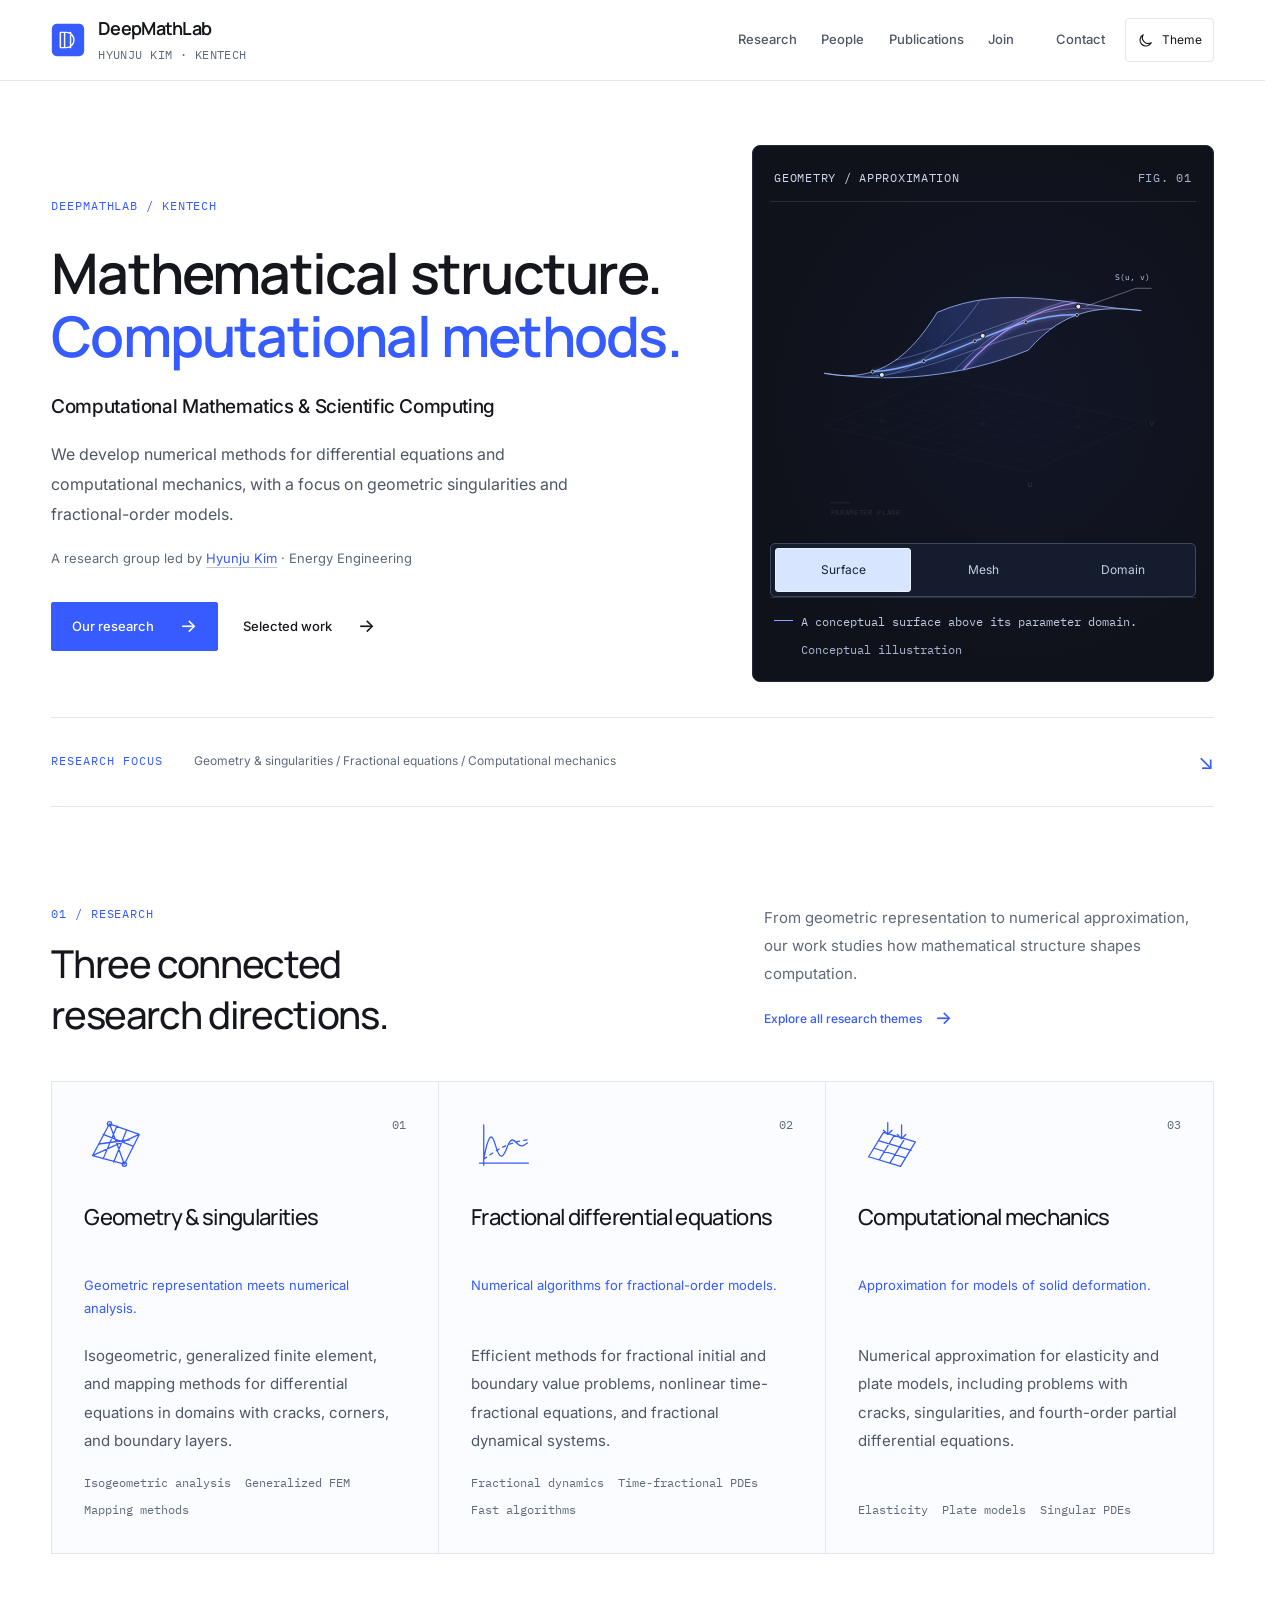
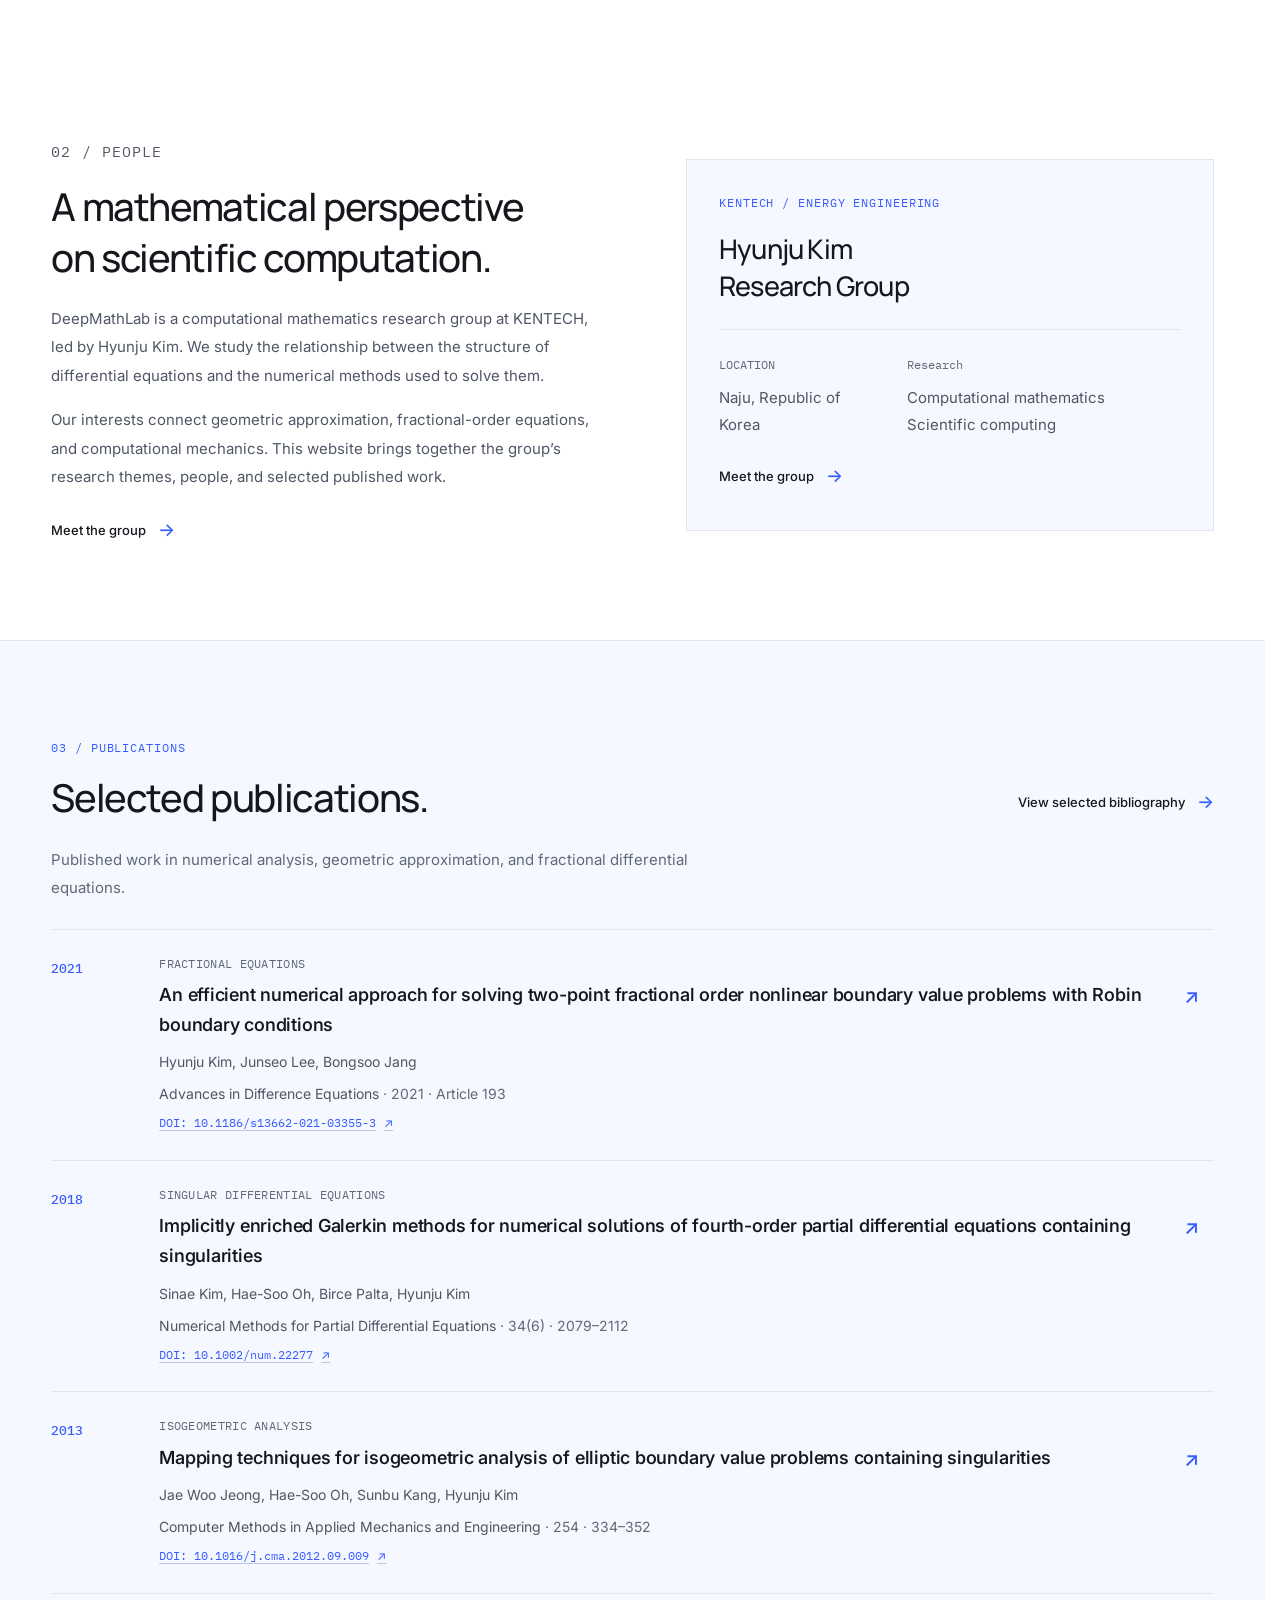
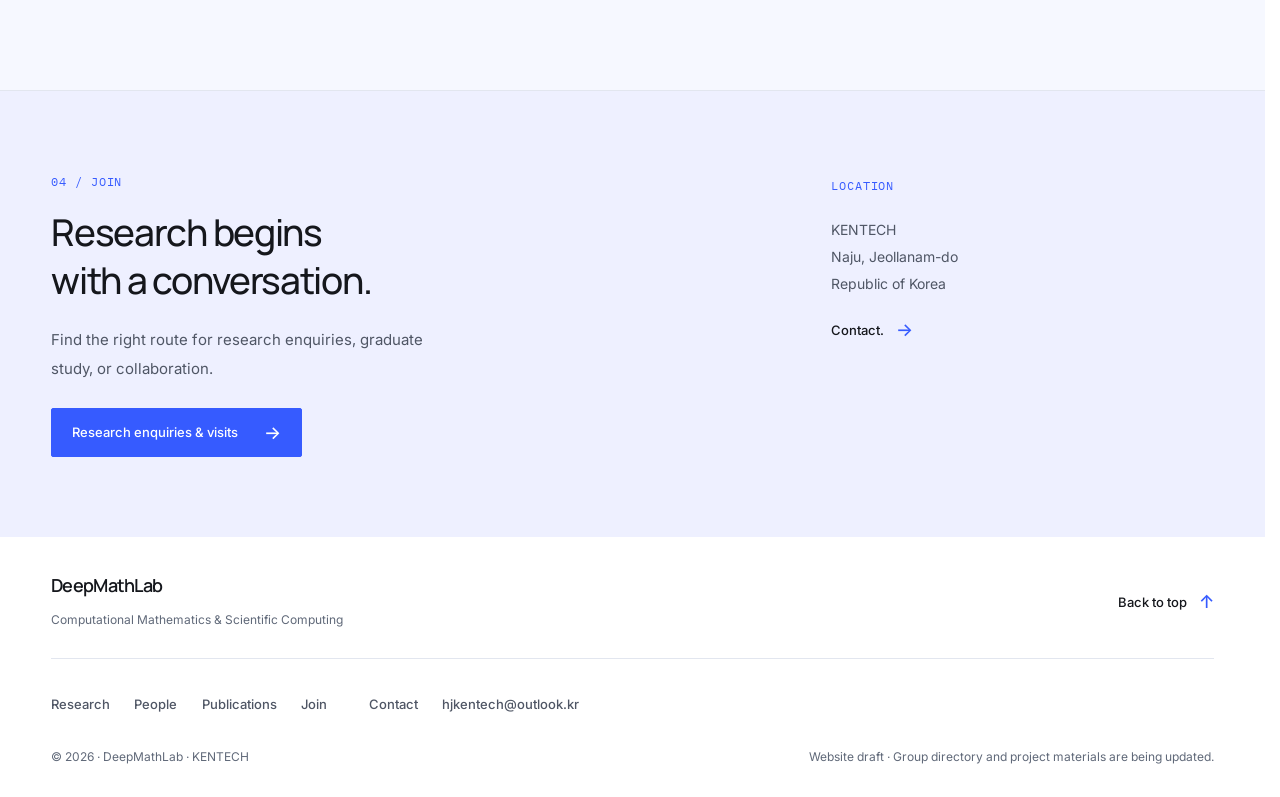
==== index.html @ 155ab9cb "Replace faculty portrait with cleaned user-supplied photo" ====
<!doctype html>
<html lang="en"><head>
  <meta charset="utf-8"><meta name="viewport" content="width=device-width, initial-scale=1">
  
  <script>(function(){var theme='light';try{var saved=localStorage.getItem('deepmathlab-theme');theme=saved==='light'||saved==='dark'?saved:(window.matchMedia&&matchMedia('(prefers-color-scheme: dark)').matches?'dark':'light');}catch(e){theme=window.matchMedia&&matchMedia('(prefers-color-scheme: dark)').matches?'dark':'light';}document.documentElement.dataset.theme=theme;document.documentElement.classList.add('js');})();</script>
  <meta name="color-scheme" content="light dark"><meta name="referrer" content="strict-origin-when-cross-origin">
  <title>DeepMathLab | Computational Mathematics | KENTECH</title><meta name="description" content="We develop numerical methods for differential equations and computational mechanics, with a focus on geometric singularities and fractional-order models.">
  <meta name="theme-color" content="#ffffff"><meta name="robots" content="noindex,nofollow">
  <link rel="canonical" href="https://deepmathlab.github.io/"><meta property="og:type" content="website"><meta property="og:site_name" content="DeepMathLab">
  <meta property="og:title" content="DeepMathLab | Computational Mathematics | KENTECH"><meta property="og:description" content="We develop numerical methods for differential equations and computational mechanics, with a focus on geometric singularities and fractional-order models."><meta property="og:url" content="https://deepmathlab.github.io/">
  <meta property="og:locale" content="en_US"><meta property="og:image" content="https://deepmathlab.github.io/share-card.png?v=20261008-v3"><meta property="og:image:secure_url" content="https://deepmathlab.github.io/share-card.png?v=20261008-v3">
  <meta property="og:image:type" content="image/png"><meta property="og:image:width" content="1200"><meta property="og:image:height" content="630"><meta property="og:image:alt" content="DeepMathLab — Computational Mathematics and Scientific Computing at KENTECH">
  <meta name="twitter:card" content="summary_large_image"><meta name="twitter:title" content="DeepMathLab | Computational Mathematics | KENTECH"><meta name="twitter:description" content="We develop numerical methods for differential equations and computational mechanics, with a focus on geometric singularities and fractional-order models."><meta name="twitter:image" content="https://deepmathlab.github.io/share-card.png?v=20261008-v3"><link rel="image_src" href="https://deepmathlab.github.io/share-card.png?v=20261008-v3">
  <link rel="preconnect" href="https://fonts.googleapis.com"><link rel="preconnect" href="https://fonts.gstatic.com" crossorigin><link rel="stylesheet" href="https://fonts.googleapis.com/css2?family=IBM+Plex+Mono:wght@400&amp;family=Inter:wght@400;500;600&amp;family=Manrope:wght@500;600;700&amp;display=swap">
  <link rel="icon" href="./favicon.svg?v=20261008-v3" type="image/svg+xml"><link rel="stylesheet" href="./styles.css?v=20261008-v3">
  <script src="./app.js?v=20261008-v3" defer></script>
</head><body class="lang-en page-home" id="top">
  <a class="skip-link" href="#main">Skip to main content</a><header class="site-header"><div class="container header-inner"><a class="wordmark" href="./index.html" aria-label="DeepMathLab home">
    <svg class="logo" viewBox="0 0 40 40" aria-hidden="true"><rect x="1" y="1" width="38" height="38" rx="6" fill="#365BFF"/><path d="M11 29V11h7a8 8 0 0 1 0 18h-7m12-18v18m-7-18v18" fill="none" stroke="#fff" stroke-width="1.7" stroke-linecap="round"/></svg><span><strong>DeepMathLab</strong><small>HYUNJU KIM · KENTECH</small></span></a>
    <div class="header-actions"><nav id="navigation" aria-label="Primary navigation"><a href="./research.html">Research</a><a href="./people.html">People</a><a href="./publications.html">Publications</a><a href="./join.html">Join</a><a href="./contact.html">Contact</a></nav><button class="theme-toggle" type="button" aria-label="Switch to dark theme" data-label-dark="Switch to dark theme" data-label-light="Switch to light theme" hidden><svg class="theme-icon" viewBox="0 0 24 24" aria-hidden="true"><path class="icon-moon" d="M20.2 15.3A8.5 8.5 0 0 1 8.7 3.8a8.5 8.5 0 1 0 11.5 11.5Z"/><g class="icon-sun"><circle cx="12" cy="12" r="4"/><path d="M12 2v2m0 16v2M2 12h2m16 0h2M4.9 4.9l1.4 1.4m11.4 11.4 1.4 1.4M4.9 19.1l1.4-1.4M17.7 6.3l1.4-1.4"/></g></svg><span class="theme-label">Theme</span></button><button class="menu-toggle" aria-label="Open navigation" aria-expanded="false" aria-controls="navigation"><span></span><span></span></button></div></div></header>
  <main id="main" tabindex="-1"><section class="hero container" aria-labelledby="hero-title"><div class="hero-copy"><div class="hero-eyebrow"><span class="eyebrow">DEEPMATHLAB / KENTECH</span></div>
          <h1 id="hero-title">Mathematical structure.<br>
<span>Computational methods.</span></h1><p class="hero-subtitle">Computational Mathematics &amp; Scientific Computing</p><p class="hero-intro">We develop numerical methods for differential equations and computational mechanics, with a focus on geometric singularities and fractional-order models.</p>
          <p class="hero-affiliation">A research group led by <a href="./people.html#hyunju-kim">Hyunju Kim</a> · Energy Engineering</p><div class="hero-buttons"><a class="button-primary" data-link-kind="internal" href="./research.html">Our research<span aria-hidden="true">→</span></a><a class="button-primary button-secondary" data-link-kind="internal" href="./publications.html">Selected work<span aria-hidden="true">→</span></a></div></div>
          <figure class="hero-figure"><div class="figure-heading"><span>GEOMETRY / APPROXIMATION</span><span aria-hidden="true">FIG. 01</span></div><div class="geometry-stage"><svg xmlns="http://www.w3.org/2000/svg" width="700" height="560" viewBox="0 0 700 560" fill="none" role="img" aria-labelledby="geometry-title geometry-description" class="geometry-visual">
  <title id="geometry-title">Surface</title>
  <desc id="geometry-description">A conceptual surface above its parameter domain.</desc>
  <defs>
    <linearGradient id="contrast-surface" x1="120" y1="310" x2="565" y2="149" gradientUnits="userSpaceOnUse">
      <stop stop-color="#365BFF" stop-opacity="0.07" />
      <stop offset="0.45" stop-color="#547BFF" stop-opacity="0.25" />
      <stop offset="1" stop-color="#B59BFF" stop-opacity="0.20" />
    </linearGradient>
    <linearGradient id="contrast-grid" x1="100" y1="300" x2="589" y2="180" gradientUnits="userSpaceOnUse">
      <stop stop-color="#6E95F5" />
      <stop offset="0.58" stop-color="#A7C3FF" />
      <stop offset="1" stop-color="#BCA8FF" />
    </linearGradient>
    <filter id="contour-glow" x="-35%" y="-60%" width="170%" height="220%" color-interpolation-filters="sRGB">
      <feGaussianBlur stdDeviation="3.5" />
    </filter>
  </defs>
  <g id="geometry-domain" data-geometry-layer="domain">
    <path d="M 89.00,369.06 L 425.00,444.58 L 611.00,361.98 L 275.00,286.46 Z" fill="#263455" fill-opacity="0.14" stroke="#819BC5" stroke-width="1" stroke-opacity="0.46" />
    <g stroke="#7895C6" stroke-width="0.8" stroke-opacity="0.27">
      <path d="M 131.00,378.50 L 317.00,295.90" />
      <path d="M 112.25,358.73 L 448.25,434.25" />
      <path d="M 173.00,387.94 L 359.00,305.34" />
      <path d="M 135.50,348.41 L 471.50,423.93" />
      <path d="M 215.00,397.38 L 401.00,314.78" />
      <path d="M 158.75,338.08 L 494.75,413.60" />
      <path d="M 257.00,406.82 L 443.00,324.22" />
      <path d="M 182.00,327.76 L 518.00,403.28" />
      <path d="M 299.00,416.26 L 485.00,333.66" />
      <path d="M 205.25,317.43 L 541.25,392.95" />
      <path d="M 341.00,425.70 L 527.00,343.10" />
      <path d="M 228.50,307.11 L 564.50,382.63" />
      <path d="M 383.00,435.14 L 569.00,352.54" />
      <path d="M 251.75,296.78 L 587.75,372.30" />
    </g>
    <g font-family="IBM Plex Mono, Menlo, monospace" fill="#C6D4F0" font-size="13">
      <text x="100" y="515" font-size="12" letter-spacing="1.1">PARAMETER PLANE</text>
    </g>
    <g font-family="IBM Plex Mono, Menlo, monospace" fill="#C6D4F0" font-size="13">
      <text x="423.00" y="469.58" font-size="15">u</text>
    </g>
    <g font-family="IBM Plex Mono, Menlo, monospace" fill="#C6D4F0" font-size="13">
      <text x="624.00" y="367.98" font-size="15">v</text>
    </g>
    <path d="M99 495H133" stroke="#82A8FF" stroke-width="1.4" />
  </g>
  <g id="geometry-guides" data-geometry-layer="guides">
    <g stroke="#8BA8DC" stroke-width="1.2" stroke-opacity="0.48" stroke-dasharray="3 6" stroke-linecap="round">
      <path d="M 184.04,284.50 L 184.04,360.56" />
      <path d="M 350.00,220.21 L 350.00,365.52" />
      <path d="M 507.38,172.17 L 507.38,369.79" />
    </g>
    <polyline points="168.98,279.24 252.98,261.96 336.98,229.01 420.98,197.82 504.98,185.79" stroke="#D3E1FF" stroke-width=".9" stroke-opacity="0.46" stroke-dasharray="2 6" />
  </g>
  <g id="geometry-mesh" data-geometry-layer="mesh">
    <g stroke="url(#contrast-grid)" stroke-linecap="round" stroke-linejoin="round">
      <path d="M 98.79,283.40 C 210.79,300.01 322.79,270.32 434.79,233.07" stroke-width="0.9" opacity="0.46" />
      <path d="M 108.58,284.64 C 220.58,300.42 332.58,253.65 444.58,223.51" stroke-width="0.9" opacity="0.46" />
      <path d="M 118.37,285.40 C 230.37,299.47 342.37,238.40 454.37,215.00" stroke-width="0.9" opacity="0.46" />
      <path d="M 128.16,285.61 C 240.16,297.20 352.16,224.53 464.16,207.49" stroke-width="1.4" opacity="0.88" />
      <path d="M 137.95,285.21 C 249.95,293.64 361.95,212.05 473.95,200.93" stroke-width="0.9" opacity="0.46" />
      <path d="M 147.74,284.15 C 259.74,288.84 371.74,200.91 483.74,195.27" stroke-width="0.9" opacity="0.46" />
      <path d="M 157.53,282.35 C 269.53,282.85 381.53,191.12 493.53,190.44" stroke-width="0.9" opacity="0.46" />
      <path d="M 167.32,279.77 C 279.32,275.69 391.32,182.64 503.32,186.40" stroke-width="1.4" opacity="0.88" />
      <path d="M 177.11,276.33 C 289.11,267.42 401.11,175.46 513.11,183.10" stroke-width="0.9" opacity="0.46" />
      <path d="M 186.89,271.98 C 298.89,258.08 410.89,169.56 522.89,180.47" stroke-width="0.9" opacity="0.46" />
      <path d="M 196.68,266.66 C 308.68,247.70 420.68,164.93 532.68,178.47" stroke-width="0.9" opacity="0.46" />
      <path d="M 206.47,260.30 C 318.47,236.34 430.47,161.53 542.47,177.04" stroke-width="1.4" opacity="0.88" />
      <path d="M 216.26,252.84 C 328.26,224.03 440.26,159.35 552.26,176.14" stroke-width="0.9" opacity="0.46" />
      <path d="M 226.05,244.23 C 338.05,210.81 450.05,158.38 562.05,175.69" stroke-width="0.9" opacity="0.46" />
      <path d="M 235.84,234.40 C 347.84,196.73 459.84,158.59 571.84,175.67" stroke-width="0.9" opacity="0.46" />
      <path d="M 245.63,223.29 C 357.63,181.83 469.63,159.97 581.63,175.99" stroke-width="1.4" opacity="0.88" />
      <path d="M 255.42,210.84 C 367.42,166.15 479.42,162.49 591.42,176.63" stroke-width="0.9" opacity="0.46" />
      <path d="M 265.21,196.99 C 377.21,149.74 489.21,166.14 601.21,177.52" stroke-width="0.9" opacity="0.46" />
      <path d="M 106.68,284.11 C 168.68,295.45 230.68,276.55 292.68,174.64" stroke-width="0.9" opacity="0.46" />
      <path d="M 124.37,286.05 C 186.37,294.92 248.37,268.76 310.37,168.95" stroke-width="0.9" opacity="0.46" />
      <path d="M 142.05,287.53 C 204.05,292.18 266.05,260.24 328.05,164.51" stroke-width="0.9" opacity="0.46" />
      <path d="M 159.74,288.56 C 221.74,287.51 283.74,251.17 345.74,161.20" stroke-width="1.4" opacity="0.88" />
      <path d="M 177.42,289.11 C 239.42,281.18 301.42,241.73 363.42,158.94" stroke-width="0.9" opacity="0.46" />
      <path d="M 195.11,289.20 C 257.11,273.47 319.11,232.10 381.11,157.62" stroke-width="0.9" opacity="0.46" />
      <path d="M 212.79,288.80 C 274.79,264.66 336.79,222.46 398.79,157.12" stroke-width="0.9" opacity="0.46" />
      <path d="M 230.47,287.92 C 292.47,255.01 354.47,212.99 416.47,157.36" stroke-width="1.4" opacity="0.88" />
      <path d="M 248.16,286.54 C 310.16,244.80 372.16,203.86 434.16,158.22" stroke-width="0.9" opacity="0.46" />
      <path d="M 265.84,284.65 C 327.84,234.31 389.84,195.26 451.84,159.61" stroke-width="0.9" opacity="0.46" />
      <path d="M 283.53,282.26 C 345.53,223.81 407.53,187.37 469.53,161.41" stroke-width="0.9" opacity="0.46" />
      <path d="M 301.21,279.34 C 363.21,213.58 425.21,180.36 487.21,163.53" stroke-width="1.4" opacity="0.88" />
      <path d="M 318.89,275.90 C 380.89,203.89 442.89,174.42 504.89,165.87" stroke-width="0.9" opacity="0.46" />
      <path d="M 336.58,271.92 C 398.58,195.02 460.58,169.73 522.58,168.32" stroke-width="0.9" opacity="0.46" />
      <path d="M 354.26,267.40 C 416.26,187.24 478.26,166.46 540.26,170.77" stroke-width="0.9" opacity="0.46" />
      <path d="M 371.95,262.33 C 433.95,180.83 495.95,164.79 557.95,173.13" stroke-width="1.4" opacity="0.88" />
      <path d="M 389.63,256.70 C 451.63,176.06 513.63,164.91 575.63,175.29" stroke-width="0.9" opacity="0.46" />
      <path d="M 407.32,250.51 C 469.32,173.21 531.32,166.99 593.32,177.15" stroke-width="0.9" opacity="0.46" />
    </g>
  </g>
  <g id="geometry-surface" data-geometry-layer="surface">
    <path d="M 89.00,281.74 C 201.00,298.18 313.00,288.42 425.00,243.74 C 487.00,172.55 549.00,171.21 611.00,178.60 C 499.00,170.89 387.00,132.62 275.00,181.67 C 213.00,283.43 151.00,293.50 89.00,281.74 Z" fill="url(#contrast-surface)" />
    <g stroke="url(#contrast-grid)" stroke-linecap="round" stroke-linejoin="round" opacity="0.57">
      <path d="M 128.16,285.61 C 240.16,297.20 352.16,224.53 464.16,207.49" stroke-width="1.1" opacity="1" />
      <path d="M 206.47,260.30 C 318.47,236.34 430.47,161.53 542.47,177.04" stroke-width="1.1" opacity="1" />
      <path d="M 159.74,288.56 C 221.74,287.51 283.74,251.17 345.74,161.20" stroke-width="1.1" opacity="1" />
      <path d="M 301.21,279.34 C 363.21,213.58 425.21,180.36 487.21,163.53" stroke-width="1.1" opacity="1" />
    </g>
    <path d="M 89.00,281.74 C 201.00,298.18 313.00,288.42 425.00,243.74 C 487.00,172.55 549.00,171.21 611.00,178.60 C 499.00,170.89 387.00,132.62 275.00,181.67 C 213.00,283.43 151.00,293.50 89.00,281.74 Z" stroke="#9DBBFF" stroke-width="1.55" stroke-opacity="0.83" />
    <path d="M 168.98,279.24 C 280.98,274.36 392.98,181.33 504.98,185.79" stroke="#82A8FF" stroke-width="5" opacity="0.36" filter="url(#contour-glow)" />
    <path d="M 168.98,279.24 C 280.98,274.36 392.98,181.33 504.98,185.79" stroke="#82A8FF" stroke-width="2.4" />
    <path d="M 317.48,276.19 C 379.48,204.64 441.48,174.86 503.48,165.68" stroke="#B59BFF" stroke-width="5" opacity="0.36" filter="url(#contour-glow)" />
    <path d="M 317.48,276.19 C 379.48,204.64 441.48,174.86 503.48,165.68" stroke="#B59BFF" stroke-width="1.65" />
    <path d="M 519.68,171.62 L 602,142 L 628,142" stroke="#B6C8EB" stroke-width=".9" stroke-opacity=".8" />
    <g font-family="IBM Plex Mono, Menlo, monospace" fill="#C6D4F0" font-size="13">
      <text x="568" y="129">S(u, v)</text>
    </g>
  </g>
  <g id="geometry-points" data-geometry-layer="points">
    <g data-geometry-space="surface" data-space="surface">
      <circle cx="168.98" cy="279.24" r="2.6" fill="#10121B" stroke="#D1E0FF" stroke-width="1.1" />
      <circle cx="252.98" cy="261.96" r="2.6" fill="#10121B" stroke="#D1E0FF" stroke-width="1.1" />
      <circle cx="336.98" cy="229.01" r="2.6" fill="#10121B" stroke="#D1E0FF" stroke-width="1.1" />
      <circle cx="420.98" cy="197.82" r="2.6" fill="#10121B" stroke="#D1E0FF" stroke-width="1.1" />
      <circle cx="504.98" cy="185.79" r="2.6" fill="#10121B" stroke="#D1E0FF" stroke-width="1.1" />
      <circle cx="184.04" cy="284.50" r="4.1" fill="#D5E4FF" stroke="#10121B" stroke-width="1.6" />
      <circle cx="350.00" cy="220.21" r="4.1" fill="#D5E4FF" stroke="#10121B" stroke-width="1.6" />
      <circle cx="507.38" cy="172.17" r="4.1" fill="#D5E4FF" stroke="#10121B" stroke-width="1.6" />
    </g>
    <g data-geometry-space="domain" data-space="domain">
      <circle cx="184.04" cy="360.56" r="2.8" fill="#10121B" stroke="#95ACD8" stroke-width="1" />
      <circle cx="350.00" cy="365.52" r="2.8" fill="#10121B" stroke="#95ACD8" stroke-width="1" />
      <circle cx="507.38" cy="369.79" r="2.8" fill="#10121B" stroke="#95ACD8" stroke-width="1" />
    </g>
  </g>
</svg>
</div><div class="geometry-controls" role="group" aria-label="Explore the conceptual geometry" hidden><button type="button" data-geometry-view="surface" data-description="A conceptual surface above its parameter domain." aria-pressed="false">Surface</button><button type="button" data-geometry-view="mesh" data-description="A parameter lattice describes the surface geometry." aria-pressed="false">Mesh</button><button type="button" data-geometry-view="domain" data-description="The parameter domain before mapping to the surface." aria-pressed="false">Domain</button></div><figcaption><span class="figure-line" aria-hidden="true"></span><span class="geometry-status" role="status" aria-live="polite">A conceptual surface above its parameter domain.</span><span class="geometry-disclaimer">Conceptual illustration</span></figcaption></figure>
          <div class="hero-strip"><span class="strip-label">RESEARCH FOCUS</span><span>Geometry &amp; singularities / Fractional equations / Computational mechanics</span><span class="strip-arrow" aria-hidden="true">↘</span></div></section>
          <section class="section research-section" id="research"><div class="container"><div class="section-head"><div><p class="eyebrow section-number">01 / Research</p><h2>Three connected<br>
research directions.</h2></div><div class="research-overview"><p class="section-intro">From geometric representation to numerical approximation, our work studies how mathematical structure shapes computation.</p><a class="text-link section-link" data-link-kind="internal" href="./research.html">Explore all research themes<span aria-hidden="true">→</span></a></div></div><div class="research-list"><article class="research-item" id="research-geometry">
      <div class="research-card-top"><svg class="research-symbol" viewBox="0 0 64 56" aria-hidden="true"><path d="M8 39 24 9l28 10-14 28Z M8 39l44-20M24 9l14 38M14 28l29-4M18 19l28 11M18 42l13-31M28 45l12-30"/><circle cx="24" cy="9" r="2"/><circle cx="38" cy="47" r="2"/></svg><span class="item-number">01</span></div>
      <div class="research-titles"><h3 class="research-title"><a href="./research.html#geometry">Geometry &amp; singularities</a></h3><p class="research-subtitle">Geometric representation meets numerical analysis.</p></div>
      <div class="research-detail"><p>Isogeometric, generalized finite element, and mapping methods for differential equations in domains with cracks, corners, and boundary layers.</p><div class="tags"><span>Isogeometric analysis</span><span>Generalized FEM</span><span>Mapping methods</span></div></div></article><article class="research-item" id="research-fractional">
      <div class="research-card-top"><svg class="research-symbol" viewBox="0 0 64 56" aria-hidden="true"><path d="M8 46h46M12 48V10M12 42C16 21 19 15 23 29s7 13 11 2 7-6 10-3 5 2 9-1"/><path d="M12 42c8-5 13-9 20-12s13-5 21-6" stroke-dasharray="3 4"/></svg><span class="item-number">02</span></div>
      <div class="research-titles"><h3 class="research-title"><a href="./research.html#fractional">Fractional differential equations</a></h3><p class="research-subtitle">Numerical algorithms for fractional-order models.</p></div>
      <div class="research-detail"><p>Efficient methods for fractional initial and boundary value problems, nonlinear time-fractional equations, and fractional dynamical systems.</p><div class="tags"><span>Fractional dynamics</span><span>Time-fractional PDEs</span><span>Fast algorithms</span></div></div></article><article class="research-item" id="research-mechanics">
      <div class="research-card-top"><svg class="research-symbol" viewBox="0 0 64 56" aria-hidden="true"><path d="m10 40 30 9 14-23-30-9Z M10 40l14-23M20 43l14-23M30 46l14-23M15 32l30 9M20 25l30 9"/><path d="M28 8v11m-4-4 4 4 4-4M41 10v13m-4-4 4 4 4-4"/></svg><span class="item-number">03</span></div>
      <div class="research-titles"><h3 class="research-title"><a href="./research.html#mechanics">Computational mechanics</a></h3><p class="research-subtitle">Approximation for models of solid deformation.</p></div>
      <div class="research-detail"><p>Numerical approximation for elasticity and plate models, including problems with cracks, singularities, and fourth-order partial differential equations.</p><div class="tags"><span>Elasticity</span><span>Plate models</span><span>Singular PDEs</span></div></div></article></div></div></section>
          <section class="section overview-section container" id="people"><div class="content-layout"><div class="content-main"><p class="eyebrow section-number">02 / People</p><h2>A mathematical perspective<br>
on scientific computation.</h2><p>DeepMathLab is a computational mathematics research group at KENTECH, led by Hyunju Kim. We study the relationship between the structure of differential equations and the numerical methods used to solve them.</p><p>Our interests connect geometric approximation, fractional-order equations, and computational mechanics. This website brings together the group’s research themes, people, and selected published work.</p><a class="text-link" data-link-kind="internal" href="./people.html">Meet the group<span aria-hidden="true">→</span></a></div><div class="content-aside"><div class="group-summary"><p class="eyebrow">KENTECH / ENERGY ENGINEERING</p><h3>Hyunju Kim<br>
<span>Research Group</span></h3><dl class="group-facts"><div><dt>LOCATION</dt><dd>Naju, Republic of Korea</dd></div><div><dt>Research</dt><dd>Computational mathematics<br>
Scientific computing</dd></div></dl><a class="text-link" data-link-kind="internal" href="./people.html">Meet the group<span aria-hidden="true">→</span></a></div></div></div></section>
          <section class="section publications-section" id="publications"><div class="container"><div class="section-head"><div><p class="eyebrow section-number">03 / Publications</p><h2>Selected<br>
publications.</h2></div><a class="text-link" data-link-kind="internal" href="./publications.html">View selected bibliography<span aria-hidden="true">→</span></a></div><p class="publications-intro">Published work in numerical analysis, geometric approximation, and fractional differential equations.</p><div id="publication-list"><article class="publication" data-year="2021" data-topic="fractional" data-search="an efficient numerical approach for solving two-point fractional order nonlinear boundary value problems with robin boundary conditions hyunju kim, junseo lee, bongsoo jang advances in difference equations 10.1186/s13662-021-03355-3">
              <span class="pub-year">2021</span><div class="pub-body"><span class="pub-type">Fractional equations</span>
              <h3><a href="https://doi.org/10.1186/s13662-021-03355-3" target="_blank" rel="noopener noreferrer">An efficient numerical approach for solving two-point fractional order nonlinear boundary value problems with Robin boundary conditions<span class="pub-arrow" aria-hidden="true">↗</span></a></h3>
              <p class="pub-authors">Hyunju Kim, Junseo Lee, Bongsoo Jang</p><p class="pub-journal"><span>Advances in Difference Equations</span> · 2021 · Article 193</p>
              <a class="pub-doi" href="https://doi.org/10.1186/s13662-021-03355-3" target="_blank" rel="noopener noreferrer">DOI: 10.1186/s13662-021-03355-3<span aria-hidden="true">↗</span></a></div></article><article class="publication" data-year="2018" data-topic="singular" data-search="implicitly enriched galerkin methods for numerical solutions of fourth-order partial differential equations containing singularities sinae kim, hae-soo oh, birce palta, hyunju kim numerical methods for partial differential equations 10.1002/num.22277">
              <span class="pub-year">2018</span><div class="pub-body"><span class="pub-type">Singular differential equations</span>
              <h3><a href="https://doi.org/10.1002/num.22277" target="_blank" rel="noopener noreferrer">Implicitly enriched Galerkin methods for numerical solutions of fourth-order partial differential equations containing singularities<span class="pub-arrow" aria-hidden="true">↗</span></a></h3>
              <p class="pub-authors">Sinae Kim, Hae-Soo Oh, Birce Palta, Hyunju Kim</p><p class="pub-journal"><span>Numerical Methods for Partial Differential Equations</span> · 34(6) · 2079–2112</p>
              <a class="pub-doi" href="https://doi.org/10.1002/num.22277" target="_blank" rel="noopener noreferrer">DOI: 10.1002/num.22277<span aria-hidden="true">↗</span></a></div></article><article class="publication" data-year="2013" data-topic="geometry" data-search="mapping techniques for isogeometric analysis of elliptic boundary value problems containing singularities jae woo jeong, hae-soo oh, sunbu kang, hyunju kim computer methods in applied mechanics and engineering 10.1016/j.cma.2012.09.009">
              <span class="pub-year">2013</span><div class="pub-body"><span class="pub-type">Isogeometric analysis</span>
              <h3><a href="https://doi.org/10.1016/j.cma.2012.09.009" target="_blank" rel="noopener noreferrer">Mapping techniques for isogeometric analysis of elliptic boundary value problems containing singularities<span class="pub-arrow" aria-hidden="true">↗</span></a></h3>
              <p class="pub-authors">Jae Woo Jeong, Hae-Soo Oh, Sunbu Kang, Hyunju Kim</p><p class="pub-journal"><span>Computer Methods in Applied Mechanics and Engineering</span> · 254 · 334–352</p>
              <a class="pub-doi" href="https://doi.org/10.1016/j.cma.2012.09.009" target="_blank" rel="noopener noreferrer">DOI: 10.1016/j.cma.2012.09.009<span aria-hidden="true">↗</span></a></div></article></div></div></section>
          <section class="contact-section" id="contact"><div class="container contact-layout"><div class="contact-copy"><p class="eyebrow section-number">04 / Join</p><h2>Research begins<br>
with a conversation.</h2><p>Find the right route for research enquiries, graduate study, or collaboration.</p><a class="button-primary" data-link-kind="internal" href="./join.html">Research enquiries &amp; visits<span aria-hidden="true">→</span></a></div><div class="contact-location"><p class="eyebrow">LOCATION</p><p>KENTECH<br>
Naju, Jeollanam-do<br>
Republic of Korea</p><a class="text-link" data-link-kind="internal" href="./contact.html">Contact.<span aria-hidden="true">→</span></a></div></div></section></main><footer class="site-footer"><div class="container"><div class="footer-top"><div><strong>DeepMathLab</strong><span>Computational Mathematics & Scientific Computing</span></div><a class="text-link" data-link-kind="internal" href="#top">Back to top<span aria-hidden="true">↑</span></a></div><nav class="footer-navigation" aria-label="Explore the lab"><a href="./research.html">Research</a><a href="./people.html">People</a><a href="./publications.html">Publications</a><a href="./join.html">Join</a><a href="./contact.html">Contact</a><a href="mailto:hjkentech@outlook.kr">hjkentech@outlook.kr</a></nav><div class="footer-bottom"><span>© 2026 · DeepMathLab · KENTECH</span><p class="footer-note">Website draft · Group directory and project materials are being updated.</p></div></div></footer>
</body></html>
---- styles.css ----
:root {
  --paper: #FFFFFF;
  --white: #ffffff;
  --ink: #15171C;
  --soft: #4F5665;
  --muted: #606979;
  --accent: #365BFF;
  --accent-hover: #2745D8;
  --line: #E2E6EF;
  --tint: #EEF0FF;
  --tint-deep: #E2E7FA;
  --surface: #FBFCFF;
  --sans: 'Inter', 'Apple SD Gothic Neo', 'Malgun Gothic', Arial, sans-serif;
  --display: 'Manrope', 'Inter', 'Apple SD Gothic Neo', sans-serif;
  --mono: 'IBM Plex Mono', 'SFMono-Regular', Consolas, monospace;
  --gutter: clamp(20px, 4vw, 64px);
  --header-bg: rgba(255, 255, 255, .97);
  --panel-bg: #F6F8FF;
  --field-bg: #FFFFFF;
  --surface-hover: #F5F7FF;
  --placeholder-bg: #F1F3FA;
  --placeholder-mark: #8290AC;
  --link-line: #BCC7E3;
  --selection-bg: #DDE5FF;
  --focus-wash: #365BFF2B;
  --soft-shadow: #15171C08;
  --button-bg: var(--accent);
  --button-hover: var(--accent-hover);
  --on-accent: #FFFFFF;
  --space-1: 8px;
  --space-2: 16px;
  --space-3: 24px;
  --space-4: 32px;
  --space-6: 48px;
  --space-8: 64px;
  --space-10: 80px;
  --space-12: 96px;
  color-scheme: light;
}

* { box-sizing: border-box; }
html { scroll-behavior: smooth; scroll-padding-top: 105px; scrollbar-gutter: stable; }
body { margin: 0; background: var(--paper); color: var(--ink); font-family: var(--sans); font-size: 16px; line-height: 1.8; -webkit-font-smoothing: antialiased; text-rendering: optimizeLegibility; }
a { color: inherit; text-decoration: none; }
button, input, select { font: inherit; }
button { cursor: pointer; }
button, a, input, select { -webkit-tap-highlight-color: transparent; }
button:focus-visible, a:focus-visible, input:focus-visible, select:focus-visible { outline: 3px solid var(--accent); outline-offset: 5px; }
[hidden] { display: none !important; }
::selection { background: var(--selection-bg); color: var(--ink); }
:where(h1, h2, h3, h4, p) { overflow-wrap: break-word; }
:where(img, svg) { max-width: 100%; }
.container { width: min(1240px, calc(100% - var(--gutter) * 2)); margin-inline: auto; }
.sr-only { position: absolute; width: 1px; height: 1px; padding: 0; margin: -1px; overflow: hidden; clip: rect(0, 0, 0, 0); white-space: nowrap; border: 0; }
.skip-link { position: fixed; z-index: 100; left: 12px; top: 12px; padding: 12px 20px; background: var(--ink); color: var(--white); font-size: 14px; transform: translateY(-160%); }
.skip-link:focus { transform: translateY(0); }

.site-header { position: sticky; top: 0; z-index: 20; background: var(--header-bg); border-bottom: 1px solid var(--line); }
.header-inner { display: flex; align-items: center; justify-content: space-between; height: 80px; gap: 24px; }
.wordmark { display: flex; align-items: center; gap: 13px; min-width: 0; }
.logo { width: 34px; height: 34px; flex: 0 0 34px; color: var(--accent); }
.wordmark > span { min-width: 0; }
.wordmark strong { display: block; font-family: var(--display); font-size: 18px; font-weight: 650; letter-spacing: -.04em; line-height: 1.4; }
.wordmark small { display: block; margin-top: 3px; color: var(--muted); font-family: var(--mono); font-size: 12px; font-weight: 400; line-height: 1.6; letter-spacing: .035em; }
.header-actions { display: flex; align-items: center; gap: 28px; flex-shrink: 0; }
nav { display: flex; gap: 30px; }
nav a { display: inline-flex; align-items: center; position: relative; min-height: 48px; padding: 11px 0; color: var(--soft); font-size: 13px; font-weight: 500; }
nav a::after { content: ''; position: absolute; left: 0; right: 0; bottom: 5px; height: 1px; background: var(--accent); transform: scaleX(0); transform-origin: left; transition: transform .18s; }
nav a:hover, nav a[aria-current] { color: var(--accent); }
nav a:hover::after, nav a[aria-current]::after { transform: scaleX(1); }
.language-switch { display: inline-flex; align-items: center; min-height: 44px; padding-left: 22px; border-left: 1px solid var(--line); font-family: var(--mono); font-size: 12px; font-weight: 400; white-space: nowrap; }
.menu-toggle { display: none; width: 44px; height: 44px; padding: 11px; background: transparent; border: 0; }
.menu-toggle span { display: block; height: 1.5px; margin: 6px 0; background: var(--ink); }

.eyebrow { margin: 0; color: var(--accent); font-family: var(--mono); font-size: 12px; font-weight: 400; line-height: 1.8; letter-spacing: .075em; text-transform: uppercase; }
.hero { display: grid; grid-template-columns: minmax(0, 1.45fr) minmax(0, 1fr); gap: 0 32px; padding-top: 64px; }
.hero-copy { position: relative; min-width: 0; align-self: center; padding-block: 24px 40px; }
.hero-eyebrow { display: flex; align-items: center; flex-wrap: wrap; gap: 14px; margin-bottom: 24px; }
.preview-label { display: none; }
h1 { max-width: 100%; margin: 0 0 24px; font-family: var(--display); font-size: clamp(42px, 4.4vw, 56px); font-weight: 600; line-height: 1.13; letter-spacing: -.032em; word-spacing: .035em; }
h1 > span { color: var(--accent); font-size: 1em; font-weight: 600; }
.hero-subtitle { max-width: 41ch; margin: 0 0 16px; color: var(--ink); font-size: 19px; font-weight: 500; line-height: 1.65; letter-spacing: -.02em; }
.hero-intro { max-width: 53ch; margin: 0; color: var(--soft); font-size: 16px; line-height: 1.9; }
.hero-affiliation { max-width: 59ch; margin: 16px 0 0; color: var(--muted); font-size: 13px; line-height: 1.85; }
.hero-affiliation a { color: var(--accent); text-decoration: underline; text-decoration-color: var(--link-line); text-underline-offset: 4px; }
.hero-affiliation a:hover { text-decoration-color: var(--accent); }
.hero-buttons { display: flex; align-items: center; flex-wrap: wrap; gap: 24px; margin-top: 32px; }
.button-primary { display: inline-flex; align-items: center; justify-content: center; gap: 26px; min-height: 48px; padding: 13px 20px; border: 1px solid var(--accent); border-radius: 2px; background: var(--accent); color: var(--white); font-size: 13px; font-weight: 500; line-height: 1.6; transition: background .18s, border-color .18s; }
.button-primary:hover { background: var(--accent-hover); border-color: var(--accent-hover); }
.button-primary .link-number { display: none; }
.button-primary > span:last-child { font-size: 18px; line-height: 1; }
.hero-buttons > .button-primary:nth-child(n+2), .hero-buttons > .button-secondary { padding-inline: 0; border-color: transparent; background: transparent; color: var(--ink); }
.hero-buttons > .button-primary:nth-child(n+2):hover, .hero-buttons > .button-secondary:hover { color: var(--accent); }
.text-link, .research-link { display: inline-flex; align-items: center; gap: 12px; min-height: 44px; font-size: 13px; font-weight: 500; line-height: 1.7; }
.text-link > span, .research-link > span { color: var(--accent); font-size: 18px; transition: transform .18s; }
.text-link:hover, .research-link:hover { color: var(--accent); }
.text-link:hover > span, .research-link:hover > span { transform: translate(2px, -2px); }
.hero-figure { display: flex; flex-direction: column; justify-content: space-between; position: relative; align-self: stretch; min-width: 0; min-height: 520px; margin: 0 0 35px; padding: 22px 17px 20px; border: 1px solid #242A3A; border-radius: 8px; background: #10121B; overflow: hidden; }
.hero-figure img { display: block; position: relative; z-index: 1; width: 100%; height: auto; margin-inline: auto; mix-blend-mode: normal; }
.hero-figure::before { content: ""; position: absolute; inset: 0; pointer-events: none; background: radial-gradient(ellipse at 58% 48%, #365BFF0D, transparent 68%); }
.figure-heading { display: flex; position: relative; z-index: 1; align-items: center; justify-content: space-between; gap: 18px; padding: 0 4px 13px; border-bottom: 1px solid #BAC7EE26; color: #D0D9EF; font-family: var(--mono); font-size: 12px; font-weight: 400; line-height: 1.7; letter-spacing: .06em; }
.figure-heading > span:last-child { color: #A8B5D1; text-align: right; }
.hero-figure figcaption { display: flex; position: relative; z-index: 1; align-items: flex-start; gap: 10px; padding: 13px 4px 0; border-top: 1px solid #BAC7EE26; color: #BCC8E3; font-family: var(--mono); font-size: 12px; line-height: 1.8; }
.figure-line { width: 19px; height: 1px; flex-shrink: 0; margin-top: 9px; background: #82A8FF; }
.figure-grid { display: none; }
.figure-index, .figure-label { color: var(--muted); font-family: var(--mono); font-size: 12px; line-height: 1.8; }
.hero-strip { grid-column: 1 / -1; display: flex; align-items: center; gap: 31px; min-width: 0; padding: 24px 0; border-top: 1px solid var(--line); border-bottom: 1px solid var(--line); color: var(--muted); font-size: 12px; line-height: 1.9; }
.strip-label { color: var(--accent); font-family: var(--mono); font-size: 12px; font-weight: 400; letter-spacing: .08em; white-space: nowrap; }
.strip-arrow { margin-left: auto; color: var(--accent); font-size: 21px; flex-shrink: 0; }

.section { padding-block: 96px; }
.section-head { display: flex; align-items: flex-end; justify-content: space-between; gap: 48px; margin-bottom: 40px; }
.section-number { margin-bottom: 15px; }
h2 { margin: 0; font-family: var(--display); font-size: clamp(31px, 3vw, 39px); font-weight: 500; line-height: 1.32; letter-spacing: -.045em; }
.section-intro { max-width: 44ch; margin: 0; color: var(--muted); font-size: 15px; line-height: 1.85; }
.research-overview { max-width: 45ch; }
.research-overview .section-intro { max-width: none; }
.research-overview > .text-link { margin-top: 9px; color: var(--accent); font-size: 12px; }
.research-list { display: grid; grid-template-columns: repeat(3, minmax(0, 1fr)); border: 1px solid var(--line); }
.research-item { display: flex; flex-direction: column; min-width: 0; padding: 32px; background: var(--surface); border-right: 1px solid var(--line); }
.research-item:last-child { border-right: 0; }
.research-card-top { display: flex; align-items: flex-start; justify-content: space-between; gap: 20px; min-height: 64px; margin-bottom: 24px; }
.research-symbol { display: block; width: 68px; height: 60px; color: var(--accent); fill: none; stroke: var(--accent); stroke-width: 1.2; stroke-linecap: round; stroke-linejoin: round; flex-shrink: 0; }
.item-number { color: var(--muted); font-family: var(--mono); font-size: 12px; font-weight: 400; line-height: 1.8; }
.research-titles { min-width: 0; }
.research-title { min-height: 2.7em; margin: 0 0 13px; color: var(--ink); font-family: var(--display); font-size: 22px; font-weight: 500; line-height: 1.4; letter-spacing: -.03em; }
.research-subtitle { min-height: 3.6em; margin: 0 0 21px; color: var(--accent); font-size: 13px; line-height: 1.8; }
.research-detail { display: flex; flex-direction: column; flex: 1; min-width: 0; }
.research-detail p { margin: 0; color: var(--soft); font-size: 15px; line-height: 1.9; }
.tags { display: flex; flex-wrap: wrap; gap: 6px 14px; margin-top: auto; padding-top: 16px; }
.tags span { color: var(--muted); font-family: var(--mono); font-size: 12px; line-height: 1.8; }
.research-link { align-self: flex-start; margin-top: 19px; padding-top: 8px; color: var(--accent); border-top: 1px solid var(--line); font-size: 12px; }

.people-section { border-top: 1px solid var(--line); }
.section-aside { color: var(--muted); font-family: var(--mono); font-size: 12px; line-height: 1.9; letter-spacing: .04em; text-align: right; }
.pi-profile { display: grid; grid-template-columns: 174px minmax(0, 1fr); align-items: start; gap: 62px; max-width: 1020px; margin-top: 8px; }
.pi-portrait { width: 174px; max-width: 100%; margin: 0; }
.pi-portrait img { display: block; width: 100%; height: auto; background: #eef1f5; border: 1px solid var(--line); }
.pi-portrait figcaption { margin-top: 11px; color: var(--muted); font-family: var(--mono); font-size: 12px; line-height: 1.8; }
.pi-text { min-width: 0; }
.pi-text > .eyebrow { margin-bottom: 11px; }
.pi-text h3 { margin: 0 0 10px; font-family: var(--display); font-size: 32px; font-weight: 500; line-height: 1.35; letter-spacing: -.04em; }
.pi-text h3 > span { display: inline-block; margin-left: 14px; color: var(--muted); font-family: var(--sans); font-size: 14px; font-weight: 400; letter-spacing: 0; }
.pi-role { margin: 0 0 5px; font-size: 15px; font-weight: 500; }
.pi-department { margin: 0 0 19px; color: var(--muted); font-size: 13px; line-height: 1.8; }
.pi-description { max-width: 69ch; margin: 0 0 18px; color: var(--soft); font-size: 15px; line-height: 1.9; }
.pi-education { max-width: 77ch; margin: 0 0 16px; padding-top: 14px; border-top: 1px solid var(--line); color: var(--soft); font-size: 13px; line-height: 1.9; }
.pi-education > span { display: block; margin-bottom: 5px; color: var(--muted); font-family: var(--mono); font-size: 12px; letter-spacing: .06em; }
.pi-interests { display: flex; flex-wrap: wrap; gap: 7px 11px; margin: 0 0 18px; padding: 0; list-style: none; }
.pi-interests span, .pi-interests li { padding: 3px 9px; border: 1px solid var(--line); color: var(--accent); font-size: 12px; line-height: 1.8; }
.members-heading { margin-top: 54px; padding-bottom: 16px; border-bottom: 1px solid var(--line); }
.members-heading h3 { margin: 0; color: var(--soft); font-family: var(--mono); font-size: 12px; font-weight: 400; line-height: 1.8; letter-spacing: .075em; }
.member { display: grid; grid-template-columns: 48px minmax(0, 1fr) minmax(230px, .75fr); align-items: center; gap: 27px; padding: 25px 0; border-bottom: 1px solid var(--line); }
.member-avatar { display: grid; place-items: center; width: 48px; height: 48px; background: var(--tint); color: var(--accent); font-family: var(--mono); font-size: 16px; font-weight: 400; line-height: 1; }
.member-name, .member-role { min-width: 0; }
.member-name h4 { margin: 0 0 3px; font-family: var(--display); font-size: 19px; font-weight: 500; line-height: 1.5; letter-spacing: -.025em; }
.member-name > span { color: var(--muted); font-size: 12px; }
.member-role p { margin: 0; font-size: 14px; font-weight: 500; }
.member-role > span { color: var(--muted); font-size: 12px; line-height: 1.8; }
.members-note { max-width: 88ch; margin: 17px 0 0; color: var(--muted); font-size: 12px; line-height: 1.9; }

.publications-section { background: var(--panel-bg); border-top: 1px solid var(--line); }
.publications-section .section-head { margin-bottom: 22px; }
.publications-section h2 br { display: none; }
.publications-intro { max-width: 76ch; margin: 0 0 27px; color: var(--muted); font-size: 15px; line-height: 1.85; }
.publication-tools { display: grid; grid-template-columns: minmax(0, 1fr) 140px; align-items: stretch; gap: 14px; max-width: 650px; margin-bottom: 27px; }
.search-box { display: flex; align-items: center; gap: 11px; min-width: 0; min-height: 48px; padding: 11px 14px; border: 1px solid var(--line); background: var(--field-bg); }
.search-box svg { width: 17px; height: 17px; flex-shrink: 0; fill: none; stroke: var(--muted); stroke-width: 1.4; }
.search-box input { width: 100%; min-width: 0; padding: 0; border: 0; outline: none; background: transparent; color: var(--ink); font-size: 13px; line-height: 1.8; }
.search-box input::placeholder { color: var(--muted); opacity: 1; }
.search-box:focus-within { border-color: var(--accent); outline: 2px solid var(--focus-wash); outline-offset: 2px; }
.search-box input:focus-visible { outline: 0; }
.year-filter { min-width: 0; }
.year-filter select { width: 100%; height: 100%; min-height: 48px; padding: 10px 12px; border: 1px solid var(--line); background: var(--field-bg); color: var(--soft); font-size: 13px; line-height: 1.8; cursor: pointer; }
#publication-list { border-top: 1px solid var(--line); }
.publication { display: grid; grid-template-columns: 78px minmax(0, 1fr); gap: 30px; padding: 24px 0; border-bottom: 1px solid var(--line); }
.pub-year { padding-top: 3px; color: var(--accent); font-family: var(--mono); font-size: 13px; font-weight: 500; font-variant-numeric: tabular-nums; line-height: 1.8; }
.pub-type { display: block; margin-top: 7px; color: var(--muted); font-family: var(--mono); font-size: 12px; font-weight: 400; line-height: 1.7; text-transform: uppercase; }
.pub-body > .pub-type { margin: 0 0 6px; }
.pub-body { min-width: 0; }
.pub-body :is(h2, h3, h4) { max-width: 1040px; margin: 0 0 10px; font-size: 18px; font-weight: 500; line-height: 1.65; letter-spacing: -.012em; }
.pub-body :is(h2, h3, h4) a { display: block; position: relative; padding-right: 37px; }
.pub-body :is(h2, h3, h4) a:hover { color: var(--accent); }
.pub-arrow { position: absolute; right: 0; top: 0; color: var(--accent); font-size: 20px; line-height: 1.6; }
.pub-authors { margin: 0 0 6px; color: var(--soft); font-size: 13px; line-height: 1.85; }
.pub-journal { margin: 0; color: var(--muted); font-size: 13px; line-height: 1.9; }
.pub-journal > span { color: var(--soft); }
.pub-journal .pub-doi { display: inline; color: var(--accent); font-family: var(--mono); font-size: 12px; overflow-wrap: anywhere; }
.pub-doi a { text-decoration: underline; text-decoration-color: var(--link-line); text-underline-offset: 3px; }
a.pub-doi { text-decoration: underline; text-decoration-color: var(--link-line); text-underline-offset: 3px; }
.no-results { margin: 20px 0 0; padding: 18px 0; color: var(--muted); font-size: 15px; }

.contact-section { padding-block: 80px; border-top: 1px solid var(--line); background: var(--tint); color: var(--ink); }
.contact-layout { display: grid; grid-template-columns: minmax(0, 1.4fr) minmax(0, .8fr); gap: 110px; }
.contact-copy, .contact-location { min-width: 0; }
.contact-section h2 { max-width: 16ch; font-size: 37px; }
.contact-copy > p:not(.eyebrow) { max-width: 45ch; margin: 21px 0 25px; color: var(--soft); font-size: 15px; line-height: 1.9; }
.contact-email { display: inline-flex; align-items: center; gap: 27px; max-width: 100%; padding-bottom: 9px; border-bottom: 1px solid var(--link-line); color: var(--accent); font-family: var(--display); font-size: clamp(22px, 2.15vw, 29px); font-weight: 500; line-height: 1.5; letter-spacing: -.03em; overflow-wrap: anywhere; }
.contact-email > span { flex-shrink: 0; color: var(--accent); font-family: var(--sans); font-size: 23px; }
.contact-location { padding-top: 4px; }
.contact-location > p:not(.eyebrow) { margin: 19px 0 11px; color: var(--soft); font-size: 14px; line-height: 1.95; }
.contact-location > svg { display: none; }

.site-footer { background: var(--paper); }
.site-footer > .container { padding-block: 35px 28px; }
.footer-top { display: flex; align-items: center; justify-content: space-between; gap: 30px; padding-bottom: 25px; border-bottom: 1px solid var(--line); }
.footer-top strong { display: block; margin-bottom: 5px; font-family: var(--display); font-size: 18px; font-weight: 600; line-height: 1.5; letter-spacing: -.04em; }
.footer-top > div > span { color: var(--muted); font-size: 12px; line-height: 1.8; }
.footer-bottom { display: flex; justify-content: space-between; gap: 35px; margin-top: 19px; color: var(--muted); font-size: 12px; line-height: 1.9; }
.footer-note { max-width: 59ch; margin: 0; text-align: right; }

.lang-ko h1 { font-size: clamp(37px, 4.1vw, 52px); line-height: 1.35; letter-spacing: -.055em; word-spacing: normal; word-break: keep-all; }
.lang-ko h2 { font-size: clamp(29px, 2.9vw, 37px); line-height: 1.4; letter-spacing: -.04em; word-break: keep-all; }
.lang-ko p { word-break: keep-all; }
.lang-ko .wordmark strong { font-size: 15px; }
.lang-ko .hero-subtitle { font-size: 18px; line-height: 1.75; }
.lang-ko .research-title { font-size: 20px; }

@media (min-width: 1440px) {
  .hero { padding-top: 90px; gap: 0 44px; }
  .hero-copy { padding-bottom: 54px; }
}

@media (max-width: 1100px) {
  .header-actions { gap: 21px; }
  nav { gap: 23px; }
  .hero { padding-top: 54px; gap: 0 25px; }
  .hero-copy { padding-block: 14px 35px; }
  h1 { font-size: clamp(42px, 4.65vw, 54px); }
  .hero-subtitle { font-size: 18px; }
  .hero-buttons { gap: 23px; }
  .section { padding-block: 84px; }
  .section-head { gap: 38px; }
  .research-item { padding: 28px 23px 23px; }
  .research-title { font-size: 20px; }
  .research-subtitle { min-height: 5.4em; }
  .research-detail p { font-size: 15px; }
  .pi-profile { gap: 43px; }
  .contact-layout { gap: 70px; }
}

@media (max-width: 880px) {
  html { scroll-padding-top: 90px; }
  .header-inner { height: 72px; gap: 18px; }
  .header-actions { gap: 12px; }
  .language-switch { padding-left: 16px; }
  .menu-toggle { display: block; }
  nav { display: none; position: absolute; top: 71px; left: 0; right: 0; flex-direction: column; gap: 0; padding: 16px var(--gutter); border-bottom: 1px solid var(--line); background: var(--paper); box-shadow: 0 15px 24px var(--soft-shadow); }
  nav.is-open { display: flex; }
  nav a { align-self: flex-start; min-height: 44px; padding-block: 12px; font-size: 14px; }
  nav a::after { bottom: 7px; }
  .hero { grid-template-columns: minmax(0, 1fr); gap: 35px; padding-top: 47px; }
  .hero-copy { padding-block: 0; }
  h1 { font-size: clamp(38px, 6.3vw, 53px); }
  .hero-intro { max-width: 66ch; }
  .hero-figure { width: min(100%, 640px); justify-self: center; min-height: 0; margin: 0; padding: 21px 16px 18px; }
  .hero-strip { margin-top: 3px; }
  .section-head { align-items: flex-start; flex-direction: column; gap: 19px; }
  .section-intro { max-width: 58ch; }
  .research-overview { max-width: 58ch; }
  .research-list { grid-template-columns: minmax(0, 1fr); }
  .research-item { padding: 29px; border-right: 0; border-bottom: 1px solid var(--line); }
  .research-item:last-child { border-bottom: 0; }
  .research-card-top { min-height: 64px; margin-bottom: 20px; }
  .research-symbol { width: 73px; height: 64px; }
  .research-title { min-height: 0; margin-bottom: 11px; font-size: 23px; }
  .research-subtitle { min-height: 0; margin-bottom: 19px; font-size: 14px; }
  .research-detail p { font-size: 15px; max-width: 83ch; }
  .tags { padding-top: 19px; }
  .research-link { margin-top: 17px; }
  .pi-profile { grid-template-columns: 152px minmax(0, 1fr); gap: 35px; }
  .pi-portrait { width: 152px; }
  .pi-text h3 { font-size: 29px; }
  .member { grid-template-columns: 48px minmax(0, 1fr) minmax(0, .8fr); gap: 20px; }
  .publication { grid-template-columns: 62px minmax(0, 1fr); gap: 24px; }
  .contact-layout { gap: 48px; }
  .contact-section { padding-block: 70px; }
  .footer-bottom { gap: 25px; }
}

@media (max-width: 600px) {
  .wordmark small { display: none; }
  .wordmark strong { font-size: 16px; }
  .wordmark { gap: 10px; }
  .logo { width: 29px; height: 29px; flex-basis: 29px; }
  .header-inner { gap: 12px; }
  .header-actions { gap: 8px; }
  .language-switch { padding-left: 12px; }
  .hero { padding-top: 37px; gap: 30px; }
  .hero-eyebrow { margin-bottom: 22px; }
  .hero-eyebrow .eyebrow { font-size: 12px; letter-spacing: .06em; }
  h1 { font-size: clamp(27px, 7.8vw, 43px); line-height: 1.24; letter-spacing: -.04em; margin-bottom: 24px; }
  .hero-subtitle { font-size: 17px; line-height: 1.75; margin-bottom: 16px; }
  .hero-intro { font-size: 15px; line-height: 1.9; }
  .hero-affiliation { margin-top: 16px; font-size: 12px; }
  .hero-buttons { gap: 21px; margin-top: 24px; }
  .button-primary { min-height: 48px; padding: 12px 17px; gap: 19px; font-size: 13px; }
  .figure-heading, .hero-figure figcaption { font-size: 12px; }
  .hero-strip { flex-wrap: wrap; gap: 8px 20px; padding-block: 18px 22px; }
  .strip-label { width: 100%; }
  .hero-strip > span:nth-child(2) { max-width: calc(100% - 42px); }
  .strip-arrow { align-self: flex-end; }
  .section { padding-block: 65px; }
  .section-head { gap: 17px; margin-bottom: 30px; }
  h2 { font-size: 30px; line-height: 1.4; }
  .research-item { padding: 26px 22px 21px; }
  .research-card-top { margin-bottom: 19px; }
  .research-title { font-size: 22px; }
  .research-subtitle { font-size: 13px; }
  .section-aside { display: none; }
  .pi-profile { grid-template-columns: minmax(0, 1fr); gap: 27px; }
  .pi-portrait { width: 160px; }
  .pi-text h3 { font-size: 29px; }
  .pi-text h3 > span { font-size: 13px; }
  .members-heading { margin-top: 38px; }
  .member { grid-template-columns: 44px minmax(0, 1fr); align-items: start; gap: 11px 17px; padding-block: 24px; }
  .member-avatar { grid-row: 1 / 3; width: 44px; height: 44px; font-size: 15px; }
  .member-name h4 { font-size: 18px; }
  .member-role { grid-column: 2; }
  .member-role p { font-size: 13px; }
  .members-note { margin-top: 16px; }
  .publications-section .section-head { gap: 17px; margin-bottom: 19px; }
  .publications-intro { margin-bottom: 23px; }
  .publication-tools { grid-template-columns: minmax(0, 1fr) 112px; gap: 10px; }
  .search-box { padding-inline: 11px; gap: 8px; }
  .search-box input { font-size: 12px; }
  .year-filter select { padding-inline: 9px; font-size: 12px; }
  .publication { grid-template-columns: 42px minmax(0, 1fr); gap: 16px; padding-block: 25px; }
  .pub-year { font-size: 12px; }
  .pub-type { font-size: 12px; }
  .pub-body :is(h2, h3, h4) { font-size: 17px; line-height: 1.75; }
  .pub-body :is(h2, h3, h4) a { padding-right: 22px; }
  .pub-arrow { font-size: 18px; }
  .pub-authors, .pub-journal { font-size: 12px; }
  .pub-journal .pub-doi { display: block; margin-top: 5px; font-size: 12px; }
  .contact-section { padding-block: 61px; }
  .contact-layout { grid-template-columns: minmax(0, 1fr); gap: 32px; }
  .contact-section h2 { font-size: 32px; }
  .contact-copy > p:not(.eyebrow) { margin: 18px 0 24px; }
  .contact-email { font-size: clamp(21px, 5.65vw, 25px); gap: 19px; }
  .contact-location { padding-top: 26px; border-top: 1px solid var(--line); }
  .contact-location > p:not(.eyebrow) { margin-top: 14px; font-size: 13px; }
  .footer-top { align-items: flex-start; gap: 16px; }
  .footer-top > div { min-width: 0; }
  .footer-top > div > span { display: block; max-width: 34ch; }
  .footer-top > .text-link { flex-shrink: 0; gap: 8px; font-size: 12px; }
  .footer-top strong { font-size: 17px; }
  .footer-bottom { flex-direction: column; gap: 10px; }
  .footer-note { max-width: none; text-align: left; }
  .lang-ko h1 { font-size: clamp(30px, 7.6vw, 43px); line-height: 1.35; }
  .lang-ko h2 { font-size: 29px; }
  .lang-ko .hero-subtitle { font-size: 16px; }
  .lang-ko .wordmark strong { font-size: 13px; line-height: 1.4; }
  .lang-ko .research-title { font-size: 21px; }
}

@media (max-width: 360px) {
  .wordmark strong { font-size: 15px; }
  .language-switch { padding-left: 10px; }
  .hero-buttons { gap: 9px 19px; }
  .button-primary { padding-inline: 14px; }
  .publication-tools { grid-template-columns: minmax(0, 1fr); }
  .year-filter { justify-self: start; min-width: 125px; }
  .year-filter select { min-height: 44px; }
  .research-item { padding-inline: 20px; }
  .footer-top { flex-direction: column; gap: 10px; }
  .lang-ko .wordmark strong { max-width: 126px; white-space: normal; }
}

@media (prefers-reduced-motion: reduce) {
  html { scroll-behavior: auto; }
  *, *::before, *::after { transition: none !important; animation: none !important; }
}

/* Shared detail pages and overview-to-detail paths. */
.page-hero { padding-block: 72px 48px; border-bottom: 1px solid var(--line); }
.page-hero > .eyebrow { margin-bottom: 22px; }
.page-hero h1 { max-width: 22ch; margin-bottom: 23px; font-size: clamp(42px, 4.4vw, 58px); line-height: 1.2; }
.page-intro { max-width: 74ch; margin: 0; color: var(--soft); font-size: 18px; line-height: 1.85; }
.page-content { padding-block: 64px 96px; }
.content-layout { display: grid; grid-template-columns: minmax(0, 1fr) 248px; gap: 64px; align-items: start; }
.content-layout > * { min-width: 0; }
.content-layout > aside { position: sticky; top: 112px; }
.content-layout .content-main { min-width: 0; }
.section-nav { display: flex; flex-direction: column; position: static; gap: 0; padding: 15px 19px; border: 1px solid var(--line); background: var(--surface); box-shadow: none; }
.section-nav h2, .section-nav h3 { margin: 0 0 10px; color: var(--muted); font-family: var(--mono); font-size: 12px; line-height: 1.8; letter-spacing: .04em; text-transform: uppercase; }
.section-nav a { display: block; min-height: 44px; padding: 10px 0; color: var(--soft); font-size: 13px; line-height: 1.8; }
.section-nav a + a { border-top: 1px solid var(--line); }
.section-nav a::after { display: none; }
.section-nav a:hover, .section-nav a[aria-current] { color: var(--accent); }
.research-detail-block { scroll-margin-top: 108px; }
.research-detail-block + .research-detail-block { margin-top: 57px; padding-top: 53px; border-top: 1px solid var(--line); }
.research-detail-block h2 { max-width: 28ch; font-size: 31px; line-height: 1.4; }
.research-description { max-width: 76ch; margin: 22px 0 0; color: var(--soft); font-size: 16px; line-height: 1.95; }
.research-description p { margin: 0 0 18px; }
.research-meta { margin-top: 20px; color: var(--muted); font-size: 13px; line-height: 1.9; }
.research-meta a { color: var(--accent); text-decoration: underline; text-decoration-color: var(--link-line); text-underline-offset: 4px; }
.research-meta:is(dl), .research-meta > dl { display: grid; grid-template-columns: repeat(2, minmax(0, 1fr)); gap: 14px 26px; padding-top: 18px; border-top: 1px solid var(--line); }
.research-meta > dl { margin: 0; }
.research-meta div { min-width: 0; }
.research-meta dt { margin-bottom: 4px; color: var(--muted); font-family: var(--mono); font-size: 12px; line-height: 1.8; letter-spacing: .04em; text-transform: uppercase; }
.research-meta dd { margin: 0; color: var(--soft); font-size: 14px; line-height: 1.9; }
.research-detail-block .tags { margin-top: 0; padding-top: 17px; }
.media-slot { display: flex; flex-direction: column; align-items: center; justify-content: center; position: relative; min-width: 0; aspect-ratio: 16 / 9; margin: 29px 0 0; padding: 22px; border: 1px solid var(--line); background: var(--placeholder-bg); color: var(--muted); font-family: var(--mono); font-size: 12px; line-height: 1.8; text-align: center; }
.media-slot--landscape, .media-slot[data-ratio="3:2"] { aspect-ratio: 3 / 2; }
.media-slot--portrait { max-width: 240px; aspect-ratio: 4 / 5; }
.media-slot-mark { margin-bottom: 15px; color: var(--placeholder-mark); font-family: var(--display); font-size: 30px; font-weight: 400; line-height: 1; }
.media-slot figcaption { color: var(--soft); font-family: var(--mono); font-size: 12px; line-height: 1.9; }
.media-slot figcaption > span { display: block; margin-top: 3px; color: var(--muted); font-family: var(--sans); font-size: 12px; line-height: 1.8; }
.media-slot > p { max-width: 40ch; margin: 9px 0 0; font-family: var(--sans); font-size: 13px; }
.media-slot .media-label { color: var(--soft); font-family: var(--mono); font-size: 12px; letter-spacing: .05em; }
.media-slot img { display: block; width: 100%; height: 100%; object-fit: contain; }
.media-slot:has(img) { padding: 0; background: var(--surface); }
.content-callout { margin-top: 34px; padding: 27px 29px; border-left: 2px solid var(--accent); background: var(--tint); }
.content-callout h2, .content-callout h3 { margin: 0 0 12px; font-family: var(--display); font-size: 23px; line-height: 1.5; letter-spacing: -.025em; }
.content-callout p { max-width: 73ch; margin: 0 0 12px; color: var(--soft); font-size: 15px; line-height: 1.9; }
.content-callout p:last-child { margin-bottom: 0; }
.content-callout a { color: var(--accent); text-decoration: underline; text-underline-offset: 4px; }
.people-grid { display: grid; grid-template-columns: repeat(auto-fill, minmax(min(100%, 285px), 1fr)); gap: 29px; }
.profile-card { min-width: 0; padding: 29px; border: 1px solid var(--line); background: var(--surface); }
.profile-photo { width: 100%; max-width: 190px; margin: 0 0 24px; }
.profile-photo img { display: block; width: 100%; height: auto; border: 1px solid var(--line); }
.portrait-slot { display: flex; flex-direction: column; align-items: center; justify-content: center; width: min(100%, 190px); aspect-ratio: 4 / 5; margin-bottom: 24px; padding: 18px; border: 1px solid var(--line); background: var(--placeholder-bg); color: var(--accent); font-family: var(--mono); font-size: 29px; line-height: 1.5; text-align: center; }
.portrait-slot small, .portrait-slot span { display: block; margin-top: 13px; color: var(--muted); font-family: var(--sans); font-size: 12px; line-height: 1.8; }
.profile-card h2, .profile-card h3 { margin: 0 0 9px; font-family: var(--display); font-size: 25px; line-height: 1.4; letter-spacing: -.035em; }
.profile-card p { margin: 0 0 15px; color: var(--soft); font-size: 14px; line-height: 1.9; }
.profile-card .profile-role { color: var(--accent); font-size: 13px; }
.profile-copy { min-width: 0; }
.profile-card .text-link { margin-top: 2px; }
.join-grid { display: grid; grid-template-columns: repeat(2, minmax(0, 1fr)); gap: 28px; }
.join-card { display: flex; flex-direction: column; align-items: flex-start; min-width: 0; padding: 33px; border: 1px solid var(--line); background: var(--surface); }
.join-card h2, .join-card h3 { margin: 0 0 17px; font-family: var(--display); font-size: 26px; line-height: 1.4; letter-spacing: -.035em; }
.join-card p { margin: 0 0 18px; color: var(--soft); font-size: 15px; line-height: 1.9; }
.join-card ul { margin: 0 0 20px; padding-left: 19px; color: var(--soft); font-size: 15px; line-height: 1.9; }
.join-card li + li { margin-top: 7px; }
.join-card .button-primary, .join-card .text-link { margin-top: auto; }
.join-note { max-width: 86ch; margin: 28px 0 0; padding-left: 18px; border-left: 2px solid var(--line); color: var(--muted); font-size: 14px; line-height: 1.9; }
.contact-details { max-width: 83ch; margin: 0; padding: 0; list-style: none; }
.contact-details > li, .contact-details > div { padding: 24px 0; border-bottom: 1px solid var(--line); }
.contact-details > li:first-child, .contact-details > div:first-child { padding-top: 0; }
.contact-details dt, .contact-details strong { display: block; margin-bottom: 9px; color: var(--muted); font-family: var(--mono); font-size: 12px; font-weight: 400; line-height: 1.8; letter-spacing: .05em; text-transform: uppercase; }
.contact-details dd, .contact-details p, .contact-details address { margin: 0; color: var(--ink); font-size: 16px; font-style: normal; line-height: 1.95; overflow-wrap: anywhere; }
.contact-details a { color: var(--accent); text-decoration: underline; text-decoration-color: var(--link-line); text-underline-offset: 4px; overflow-wrap: anywhere; }
.empty-state { margin: 0; padding: 25px 0; color: var(--muted); font-size: 15px; line-height: 1.9; }
.section-link { display: inline-flex; align-items: center; gap: 13px; min-height: 44px; color: var(--accent); font-size: 13px; font-weight: 500; line-height: 1.8; }
.section-link > span { font-size: 18px; }
.section-link:hover { text-decoration: underline; text-underline-offset: 5px; }
.overview-section { padding-block: 80px; }
.overview-section .section-head { margin-bottom: 36px; }
.overview-section .section-head > .section-link { flex-shrink: 0; }
.research-title a:hover { color: var(--accent); text-decoration: underline; text-underline-offset: 4px; }
.page-home .overview-section .content-layout { grid-template-columns: minmax(0, 1.08fr) minmax(0, 1fr); gap: 65px; align-items: center; }
.page-home .overview-section .content-main h2 { max-width: 23ch; margin-bottom: 21px; }
.page-home .overview-section .content-main > p { max-width: 61ch; margin: 0 0 16px; color: var(--soft); font-size: 15px; line-height: 1.9; }
.page-home .overview-section .media-slot { margin: 0; aspect-ratio: 3 / 2; }
.page-join .join-grid { grid-template-columns: repeat(3, minmax(0, 1fr)); }

@media (max-width: 1100px) {
  .content-layout { grid-template-columns: minmax(0, 1fr) 220px; gap: 43px; }
  .profile-card, .join-card { padding: 27px; }
}

@media (max-width: 1000px) {
  .site-header .header-inner { height: 72px; gap: 18px; }
  .site-header .header-actions { gap: 12px; }
  .site-header .language-switch { padding-left: 16px; }
  .site-header .menu-toggle { display: block; }
  .site-header nav { display: none; position: absolute; top: 71px; left: 0; right: 0; flex-direction: column; gap: 0; max-height: calc(100svh - 72px); overflow-y: auto; padding: 16px var(--gutter); border-bottom: 1px solid var(--line); background: var(--paper); box-shadow: 0 15px 24px var(--soft-shadow); }
  .site-header nav.is-open { display: flex; }
  .site-header nav a { align-self: flex-start; min-height: 44px; padding-block: 12px; font-size: 14px; }
  .site-header nav a::after { bottom: 7px; }
}

@media (max-width: 880px) {
  .page-hero { padding-block: 58px 44px; }
  .page-content { padding-block: 57px 77px; }
  .content-layout { grid-template-columns: minmax(0, 1fr); gap: 39px; }
  .content-layout > aside { position: static; }
  .section-nav { max-width: none; }
  .join-grid { grid-template-columns: minmax(0, 1fr); gap: 24px; }
  .page-join .join-grid { grid-template-columns: minmax(0, 1fr); }
  .page-home .overview-section .content-layout { grid-template-columns: minmax(0, 1fr); gap: 31px; }
  .overview-section { padding-block: 73px; }
}

@media (max-width: 600px) {
  .site-header .header-inner { gap: 12px; }
  .site-header .header-actions { gap: 8px; }
  .site-header .language-switch { padding-left: 12px; }
  .page-hero { padding-block: 43px 36px; }
  .page-hero h1 { margin-bottom: 21px; font-size: 35px; line-height: 1.3; letter-spacing: -.04em; }
  .page-intro { font-size: 16px; line-height: 1.9; }
  .page-content { padding-block: 44px 64px; }
  .research-detail-block h2 { font-size: 27px; }
  .research-detail-block + .research-detail-block { margin-top: 42px; padding-top: 38px; }
  .research-description { margin-top: 18px; font-size: 15px; }
  .research-meta:is(dl), .research-meta > dl { grid-template-columns: minmax(0, 1fr); gap: 13px; }
  .media-slot { margin-top: 23px; padding: 17px; }
  .content-callout { margin-top: 27px; padding: 23px 21px; }
  .content-callout h2, .content-callout h3 { font-size: 22px; }
  .people-grid { grid-template-columns: minmax(0, 1fr); gap: 23px; }
  .profile-card, .join-card { padding: 25px; }
  .profile-card h2, .profile-card h3 { font-size: 24px; }
  .join-card h2, .join-card h3 { font-size: 24px; }
  .join-note { font-size: 13px; }
  .contact-details dd, .contact-details p, .contact-details address { font-size: 15px; }
  .overview-section { padding-block: 64px; }
  .overview-section .section-head { margin-bottom: 29px; }
  .section-link { min-height: 44px; }
  .lang-ko .page-hero h1 { font-size: 31px; }
}

/* Bibliographic tools and media supplied after the initial content pass. */
.bibliography-links { display: flex; flex-wrap: wrap; gap: 8px 30px; margin-bottom: 29px; }
.bibtex-entry { margin-top: 15px; color: var(--soft); font-size: 12px; }
.bibtex-entry summary { display: inline-block; padding: 3px 0; cursor: pointer; color: var(--accent); text-decoration: underline; text-underline-offset: 4px; }
.bibtex-entry summary:focus-visible { outline: 3px solid var(--accent); outline-offset: 4px; }
.bibtex-entry pre { max-width: 100%; margin: 12px 0 0; padding: 18px; overflow-x: auto; border: 1px solid var(--line); background: var(--paper); font: 12px/1.85 var(--mono); }
.section-nav { position: static; padding: 0; background: transparent; box-shadow: none; max-height: none; overflow: visible; }
.section-nav a { min-height: 44px; align-self: stretch; }
.group-image { max-width: 840px; margin-top: 58px; }
.join-details { margin-top: 53px; }
.enquiry-list { padding-left: 21px; margin: 25px 0 29px; color: var(--soft); font-size: 15px; line-height: 1.95; }
.enquiry-list li + li { margin-top: 8px; }
.portrait-slot img { width: 100%; height: 100%; object-fit: cover; }
.media-slot--filled { display: block; aspect-ratio: auto; }
.media-slot--filled img { height: auto; }
.media-slot--filled figcaption { padding: 12px 16px; }
@media (max-width: 600px) {
  .group-image { margin-top: 39px; }
  .join-details { margin-top: 37px; }
}

/* Final hierarchy, thematic surfaces, and directly useful controls. */
:root[data-theme="dark"], body[data-theme="dark"] {
  --paper: #11141B; --ink: #F0F3FA; --soft: #C0C8D8; --muted: #99A7BD;
  --accent: #95B5FF; --accent-hover: #C0D1FF; --line: #30394B;
  --surface: #181D28; --surface-hover: #20283A; --panel-bg: #161D2A;
  --field-bg: #151B26; --tint: #1B2439; --tint-deep: #263555;
  --placeholder-bg: #1C2433; --placeholder-mark: #8D9CB7;
  --header-bg: rgba(17, 20, 27, .97); --link-line: #536C9D;
  --selection-bg: #2C4169; --focus-wash: #95B5FF35; --soft-shadow: #00000035; --on-accent: #14203A;
  color-scheme: dark;
}
body { transition: background-color .2s, color .2s; }
h2 { letter-spacing: -.035em; }
.hero-intro, .research-description, .page-intro { text-wrap: pretty; }
.button-primary { background: var(--button-bg); border-color: var(--button-bg); color: var(--on-accent); }
.button-primary:hover { background: var(--button-hover); border-color: var(--button-hover); }
.skip-link { background: var(--button-bg); color: var(--on-accent); }
.header-actions { gap: 20px; }
.site-header nav { gap: 24px; }
.site-header nav a[aria-current="page"] { font-weight: 600; }
.site-header nav a[aria-current="page"]::after { height: 2px; }
.theme-toggle { display: inline-flex; align-items: center; justify-content: center; gap: 8px; min-height: 44px; padding: 9px 11px; border: 1px solid var(--line); border-radius: 4px; background: var(--field-bg); color: var(--ink); cursor: pointer; }
.theme-toggle:hover { background: var(--surface-hover); border-color: var(--link-line); }
.theme-icon { display: block; width: 17px; height: 17px; fill: none; stroke: currentColor; stroke-width: 1.6; stroke-linecap: round; stroke-linejoin: round; flex-shrink: 0; }
.theme-label { font-size: 12px; line-height: 1.5; }
.geometry-stage { display: flex; align-items: center; justify-content: center; position: relative; min-width: 0; flex: 1; isolation: isolate; perspective: 900px; }
.geometry-visual { display: block; width: 100%; height: auto; overflow: visible; transform-origin: 50% 58%; }
.geometry-stage [data-geometry-layer], .geometry-stage [data-geometry-space] { transition: opacity .22s; }
.geometry-stage[data-view="surface"] [data-geometry-layer="mesh"] { opacity: 0; }
.geometry-stage[data-view="surface"] [data-geometry-layer="domain"] { opacity: .15; }
.geometry-stage[data-view="surface"] [data-geometry-layer="guides"], .geometry-stage[data-view="surface"] [data-geometry-space="domain"] { opacity: .1; }
.geometry-stage[data-view="mesh"] [data-geometry-layer="surface"] { opacity: .4; }
.geometry-stage[data-view="mesh"] [data-geometry-layer="domain"], .geometry-stage[data-view="mesh"] [data-geometry-layer="guides"] { opacity: .45; }
.geometry-stage[data-view="domain"] [data-geometry-layer="surface"], .geometry-stage[data-view="domain"] [data-geometry-layer="mesh"] { opacity: 0; }
.geometry-stage[data-view="domain"] [data-geometry-space="surface"] { opacity: 0; }
.geometry-stage[data-view="domain"] [data-geometry-layer="domain"] { opacity: 1; }
.geometry-stage[data-view="domain"] [data-geometry-layer="guides"] { opacity: 0; }
.geometry-controls { display: flex; align-items: stretch; gap: 4px; position: relative; z-index: 2; padding: 4px; border: 1px solid #3D4963; border-radius: 5px; background: #151C2D; }
.geometry-controls button { min-width: 0; min-height: 44px; flex: 1; padding: 8px 10px; border: 1px solid transparent; border-radius: 3px; background: transparent; color: #C3CFE8; font-size: 12px; line-height: 1.5; cursor: pointer; }
.geometry-controls button:hover { background: #24324C; color: #FFFFFF; }
.geometry-controls button[aria-pressed="true"] { background: #D8E5FF; color: #162039; border-color: #E9F0FF; }
.geometry-controls button:focus-visible { outline-color: #D8E5FF; outline-offset: 2px; }
.geometry-status { display: block; margin: 12px 0 0; color: #BDCAE4; font-family: var(--mono); font-size: 12px; line-height: 1.8; }
.research-item, .profile-card, .join-card { transition: background-color .18s, box-shadow .18s, border-color .18s; }
.research-item:focus-within, .profile-card:focus-within { box-shadow: inset 0 2px 0 var(--accent); }
.tags span { font-size: 12px; }
.profile-card p { font-size: 15px; }
.page-home .overview-section .content-main { padding-block: 8px; }
.page-home .overview-section .content-main h2 { font-size: clamp(30px, 3vw, 40px); }
.pub-type { font-size: 12px; letter-spacing: .025em; }
.pub-body :is(h2, h3, h4) { font-weight: 550; }
.pub-doi { display: inline; margin-top: 8px; color: var(--accent); font-family: var(--mono); font-size: 12px; line-height: 1.8; overflow-wrap: anywhere; }
.pub-doi > span { margin-left: 8px; font-family: var(--sans); }
.publication-filters, .topic-filter { display: flex; flex-wrap: wrap; gap: 8px; margin: 0 0 24px; }
.filter-chip { display: inline-flex; align-items: center; justify-content: center; min-height: 44px; padding: 9px 13px; border: 1px solid var(--line); border-radius: 4px; background: var(--field-bg); color: var(--soft); font-size: 12px; line-height: 1.7; cursor: pointer; }
.filter-chip:hover { border-color: var(--link-line); color: var(--ink); }
.filter-chip[aria-pressed="true"] { border-color: var(--accent); background: var(--tint); color: var(--accent); }
.bibtex-entry summary { display: inline-flex; align-items: center; min-height: 44px; padding: 8px 0; }
.bibtex-entry summary::after { content: "+"; margin-left: 12px; font-family: var(--mono); }
.bibtex-entry[open] summary::after { content: "−"; }
.bibtex-entry pre { padding: 16px; border-radius: 3px; background: var(--field-bg); font-size: 12px; line-height: 1.8; }
.copy-citation { display: inline-flex; align-items: center; justify-content: center; gap: 8px; min-height: 44px; margin: 0 8px 0 0; padding: 9px 12px; border: 1px solid var(--line); border-radius: 4px; background: var(--field-bg); color: var(--accent); font-size: 12px; line-height: 1.7; cursor: pointer; }
.copy-citation:hover { background: var(--surface-hover); border-color: var(--link-line); }
.copy-status { color: var(--muted); font-size: 12px; line-height: 1.8; }
.footer-navigation { display: flex; flex-wrap: wrap; position: static; gap: 8px 24px; margin: 24px 0 0; padding: 0; border: 0; background: transparent; box-shadow: none; max-height: none; overflow: visible; }
.footer-navigation a { display: inline-flex; align-items: center; min-height: 44px; padding: 8px 0; color: var(--soft); font-size: 13px; }
.footer-navigation a::after { display: none; }
.footer-navigation a:hover { color: var(--accent); text-decoration: underline; text-underline-offset: 4px; }
.footer-navigation .footer-email { color: var(--accent); overflow-wrap: anywhere; }
.footer-bottom { font-size: 12px; }

@media (hover: hover) and (pointer: fine) {
  .geometry-visual { transform: rotateX(var(--tilt-x, 0deg)) rotateY(var(--tilt-y, 0deg)); transition: transform .18s ease-out; }
  .research-item:hover { background: var(--surface-hover); box-shadow: inset 0 2px 0 var(--accent); }
  .profile-card:hover, .join-card:hover { border-color: var(--link-line); background: var(--surface-hover); }
}
@media (max-width: 1000px) {
  .site-header nav { gap: 0; }
  .theme-toggle { padding-inline: 9px; }
  .header-actions { gap: 12px; }
}
@media (max-width: 700px) {
  .theme-toggle { width: 44px; padding: 8px; }
  .theme-label { position: absolute; width: 1px; height: 1px; padding: 0; margin: -1px; overflow: hidden; clip: rect(0, 0, 0, 0); white-space: nowrap; }
}
@media (max-width: 600px) {
  .site-header .header-inner { gap: 8px; }
  .site-header .header-actions { gap: 6px; }
  .site-header .language-switch { padding-left: 0; border-left: 0; }
  .wordmark { gap: 8px; }
  .wordmark strong { font-size: 15px; }
  .logo { width: 28px; height: 28px; flex-basis: 28px; }
  .hero-figure { padding: 18px 12px 16px; }
  .geometry-controls button { padding-inline: 8px; }
  .geometry-status { font-size: 12px; }
  .research-item { padding: 24px; }
  .publication-filters { margin-bottom: 20px; }
  .pub-type { font-size: 12px; }
  .copy-status { display: block; margin-top: 8px; }
  .footer-navigation { gap: 0 20px; margin-top: 16px; }
  .footer-navigation a { font-size: 12px; }
}
@media (prefers-reduced-motion: reduce) {
  .geometry-visual { transform: none !important; }
  .geometry-stage [data-geometry-layer], .geometry-stage [data-geometry-space] { transition: none !important; }
}

/* Known group information replaces unfilled media on the home overview. */
.group-summary { min-width: 0; padding: 32px; border: 1px solid var(--line); background: var(--panel-bg); }
.group-summary > .eyebrow { margin-bottom: 16px; }
.group-summary h3 { max-width: 22ch; margin: 0 0 16px; color: var(--ink); font-family: var(--display); font-size: 27px; font-weight: 500; line-height: 1.4; letter-spacing: -.03em; }
.group-facts { display: grid; grid-template-columns: minmax(0, .75fr) minmax(0, 1.25fr); gap: 16px 24px; margin: 24px 0 16px; padding-top: 24px; border-top: 1px solid var(--line); }
.group-facts > div { min-width: 0; }
.group-facts dt { margin-bottom: 8px; color: var(--muted); font-family: var(--mono); font-size: 12px; line-height: 1.8; }
.group-facts dd { margin: 0; color: var(--soft); font-size: 15px; line-height: 1.8; }
.group-summary .text-link { margin-right: 16px; }
.publication-summary { display: flex; flex-wrap: wrap; align-items: center; justify-content: space-between; gap: 8px 20px; margin: 16px 0 24px; color: var(--muted); font-size: 14px; line-height: 1.8; }
.search-clear { display: inline-flex; align-items: center; justify-content: center; min-height: 44px; padding: 9px 13px; border: 1px solid var(--line); border-radius: 4px; background: var(--field-bg); color: var(--soft); font-size: 13px; line-height: 1.8; cursor: pointer; }
.search-clear:hover { border-color: var(--link-line); color: var(--ink); }
.search-clear:disabled { opacity: .5; cursor: default; }
.search-box input, .year-filter select { font-size: 16px; }
.pub-authors, .pub-journal { font-size: 14px; line-height: 1.85; }
@media (max-width: 600px) {
  .group-summary { padding: 24px; }
  .group-summary h3 { font-size: 24px; }
  .group-facts { grid-template-columns: minmax(0, 1fr); gap: 16px; padding-top: 16px; margin-top: 16px; }
  .group-facts dt { margin-bottom: 4px; }
  .search-box input, .year-filter select { font-size: 16px; }
  .pub-authors, .pub-journal { font-size: 14px; }
}

/* Complete control states and progressive navigation. */
.theme-icon .icon-sun { display: none; }
:root[data-theme="dark"] .theme-icon .icon-moon { display: none; }
:root[data-theme="dark"] .theme-icon .icon-sun { display: inline; }
.language-switch { min-width: 44px; justify-content: center; }
.site-header nav a, .footer-navigation a { min-width: 44px; }
.hero-figure figcaption { flex-wrap: wrap; gap: 8px; }
.hero-figure .geometry-status { flex: 1; min-width: 0; margin: 0; }
.geometry-disclaimer { width: 100%; padding-left: 27px; color: #A8B5D1; font-size: 12px; line-height: 1.7; }
.citation-tools { display: flex; flex-wrap: wrap; align-items: center; gap: 8px; margin: 8px 0; }
.copy-citation:disabled { opacity: .65; cursor: wait; }
.filter-chip[aria-pressed="true"] { font-weight: 600; box-shadow: inset 0 -2px 0 var(--accent); }
.text-link[data-link-kind="internal"]:hover > span { transform: translateX(3px); }
#main:focus { outline: none; }
:root:not(.navigation-ready) .menu-toggle { display: none; }
@media (max-width: 1000px) {
  :root:not(.navigation-ready) .header-inner { height: auto; min-height: 72px; flex-wrap: wrap; padding-block: 16px; }
  :root:not(.navigation-ready) .header-actions { width: 100%; flex-wrap: wrap; }
  :root:not(.navigation-ready) .site-header nav { display: flex; position: static; flex-direction: row; flex-wrap: wrap; flex: 1; gap: 0 16px; padding: 0; border: 0; max-height: none; box-shadow: none; overflow: visible; background: transparent; }
}
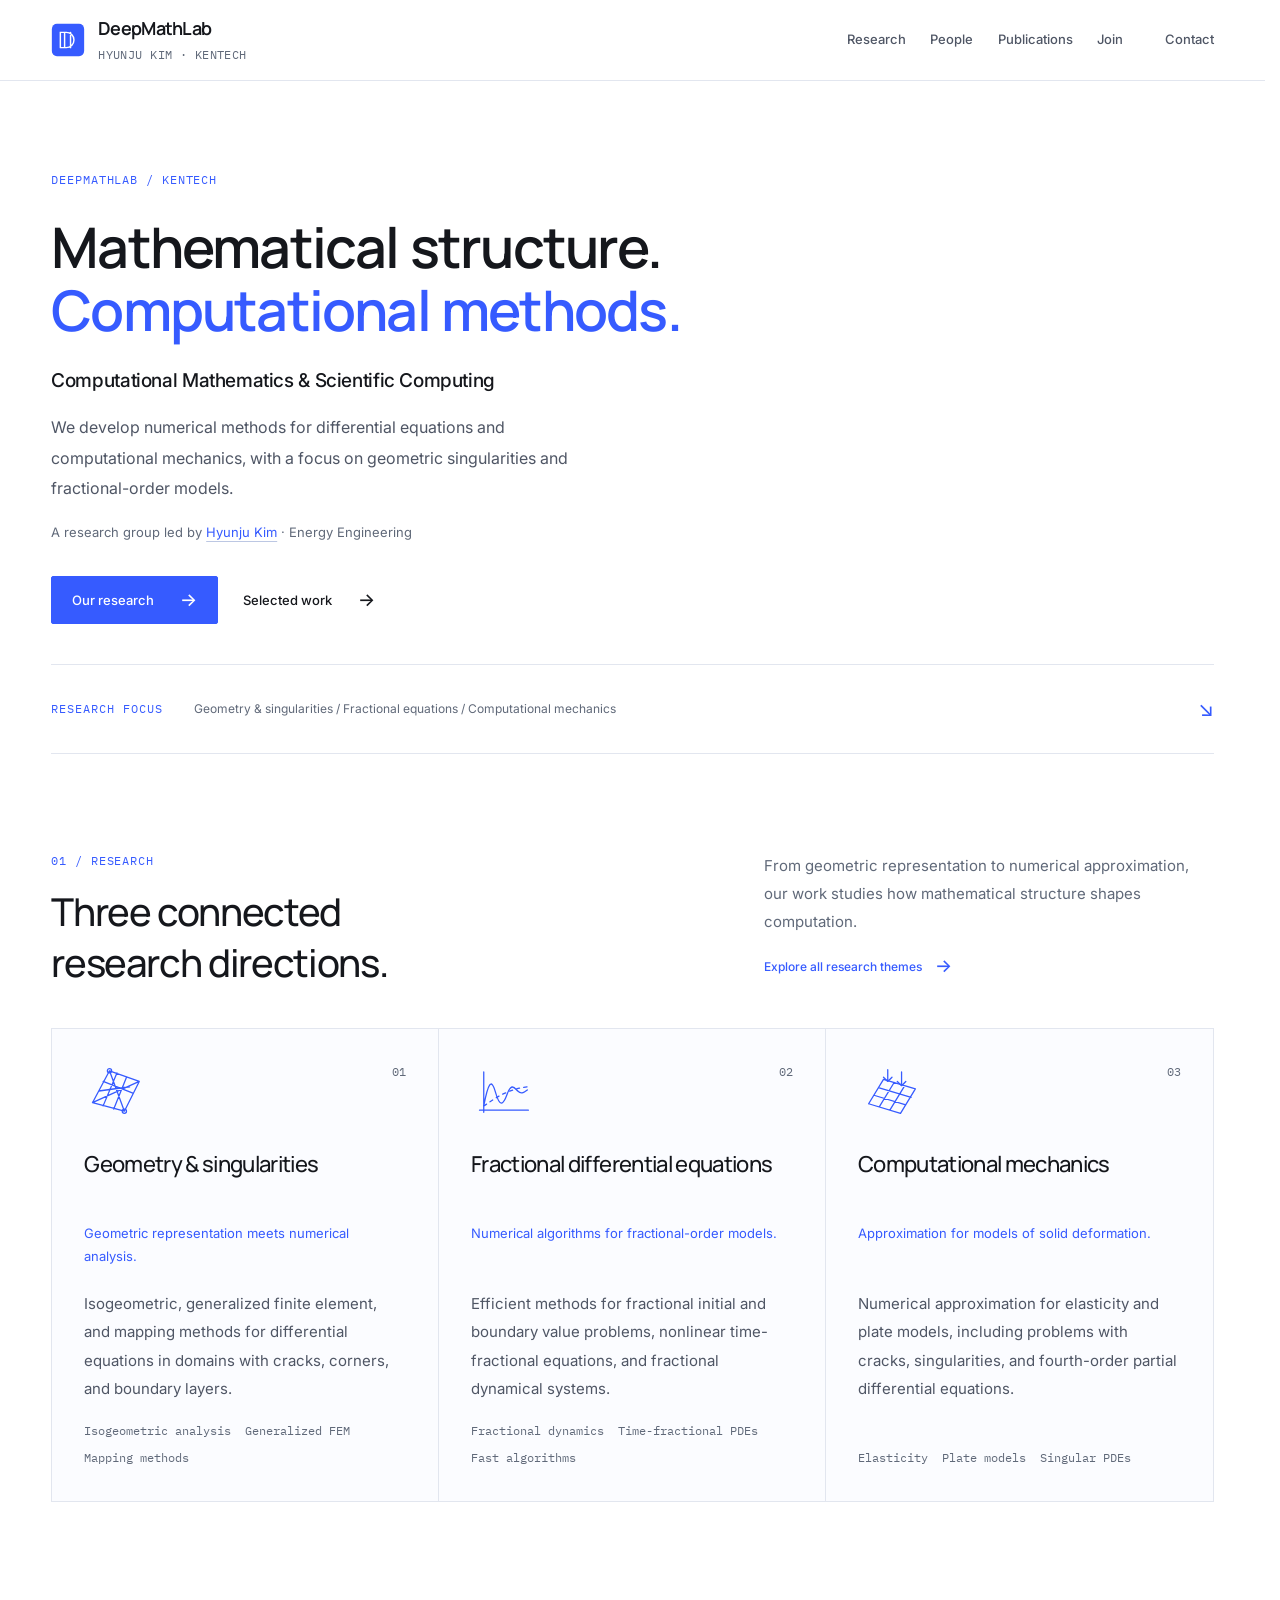
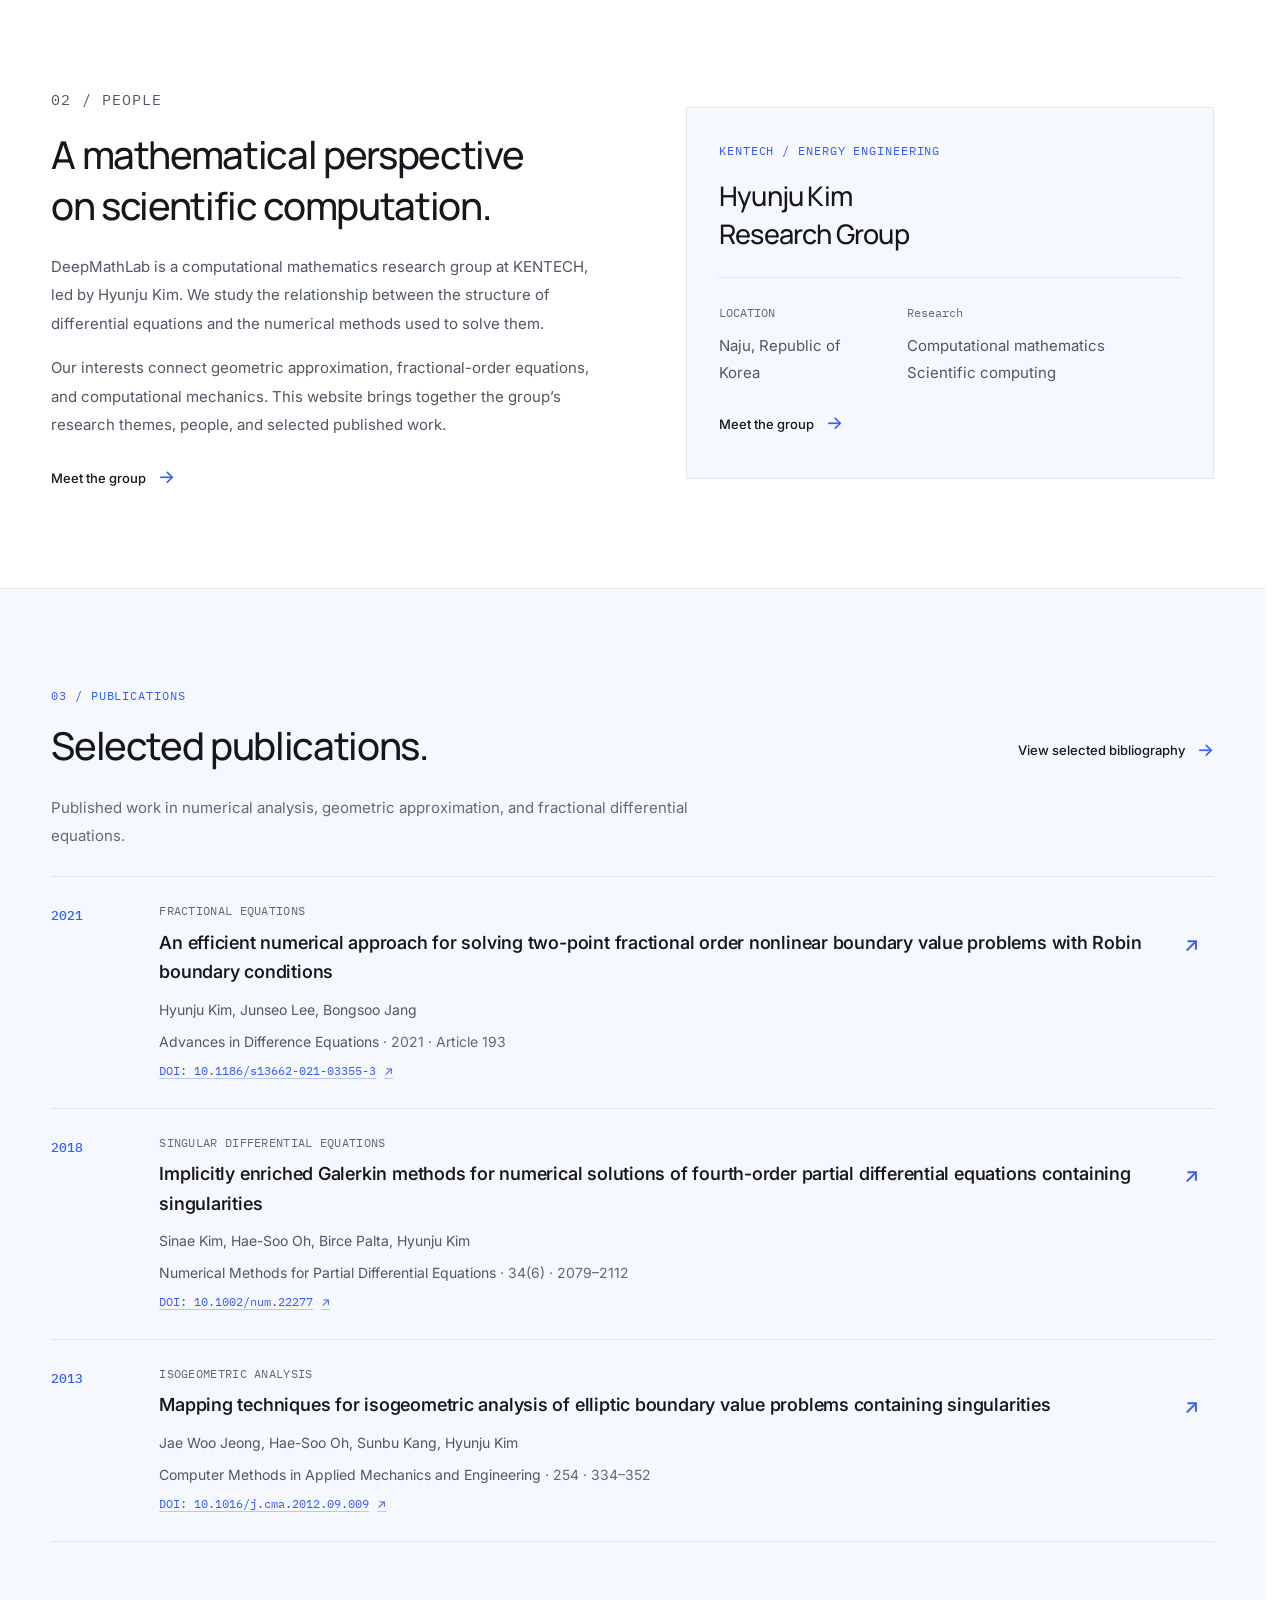
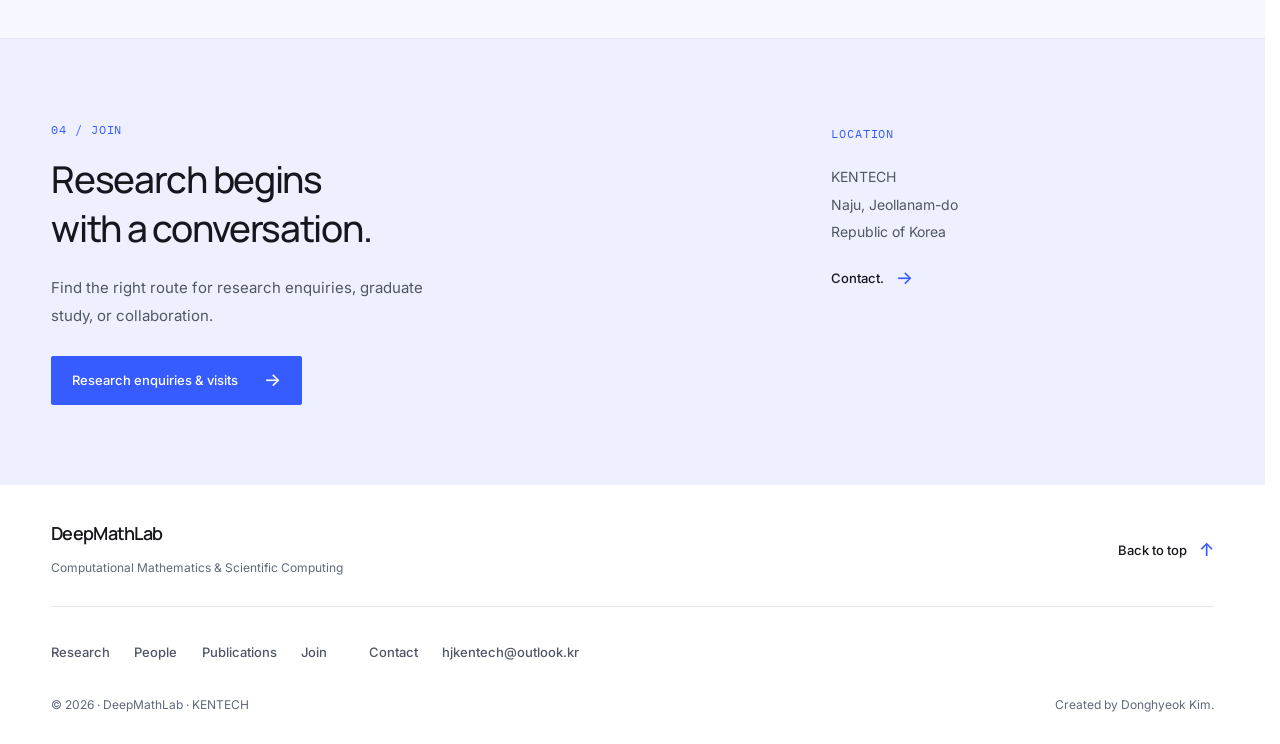
==== commit cbc4624d: "Release 1.1.0: simplify landing and enable public indexing" ====
--- a/index.html
+++ b/index.html
@@ -2,158 +2,25 @@
 <html lang="en"><head>
   <meta charset="utf-8"><meta name="viewport" content="width=device-width, initial-scale=1">
   
-  <script>(function(){var theme='light';try{var saved=localStorage.getItem('deepmathlab-theme');theme=saved==='light'||saved==='dark'?saved:(window.matchMedia&&matchMedia('(prefers-color-scheme: dark)').matches?'dark':'light');}catch(e){theme=window.matchMedia&&matchMedia('(prefers-color-scheme: dark)').matches?'dark':'light';}document.documentElement.dataset.theme=theme;document.documentElement.classList.add('js');})();</script>
-  <meta name="color-scheme" content="light dark"><meta name="referrer" content="strict-origin-when-cross-origin">
-  <title>DeepMathLab | Computational Mathematics | KENTECH</title><meta name="description" content="We develop numerical methods for differential equations and computational mechanics, with a focus on geometric singularities and fractional-order models.">
-  <meta name="theme-color" content="#ffffff"><meta name="robots" content="noindex,nofollow">
+  <meta name="color-scheme" content="light"><meta name="referrer" content="strict-origin-when-cross-origin">
+  <title>DeepMathLab | Hyunju Kim | Computational Mathematics at KENTECH</title><meta name="description" content="We develop numerical methods for differential equations and computational mechanics, with a focus on geometric singularities and fractional-order models.">
+  <meta name="theme-color" content="#ffffff"><meta name="robots" content="index,follow">
   <link rel="canonical" href="https://deepmathlab.github.io/"><meta property="og:type" content="website"><meta property="og:site_name" content="DeepMathLab">
-  <meta property="og:title" content="DeepMathLab | Computational Mathematics | KENTECH"><meta property="og:description" content="We develop numerical methods for differential equations and computational mechanics, with a focus on geometric singularities and fractional-order models."><meta property="og:url" content="https://deepmathlab.github.io/">
-  <meta property="og:locale" content="en_US"><meta property="og:image" content="https://deepmathlab.github.io/share-card.png?v=20261008-v3"><meta property="og:image:secure_url" content="https://deepmathlab.github.io/share-card.png?v=20261008-v3">
+  <meta property="og:title" content="DeepMathLab | Hyunju Kim | Computational Mathematics at KENTECH"><meta property="og:description" content="We develop numerical methods for differential equations and computational mechanics, with a focus on geometric singularities and fractional-order models."><meta property="og:url" content="https://deepmathlab.github.io/">
+  <meta property="og:locale" content="en_US"><meta property="og:image" content="https://deepmathlab.github.io/share-card.png?v=20261008-v4"><meta property="og:image:secure_url" content="https://deepmathlab.github.io/share-card.png?v=20261008-v4">
   <meta property="og:image:type" content="image/png"><meta property="og:image:width" content="1200"><meta property="og:image:height" content="630"><meta property="og:image:alt" content="DeepMathLab — Computational Mathematics and Scientific Computing at KENTECH">
-  <meta name="twitter:card" content="summary_large_image"><meta name="twitter:title" content="DeepMathLab | Computational Mathematics | KENTECH"><meta name="twitter:description" content="We develop numerical methods for differential equations and computational mechanics, with a focus on geometric singularities and fractional-order models."><meta name="twitter:image" content="https://deepmathlab.github.io/share-card.png?v=20261008-v3"><link rel="image_src" href="https://deepmathlab.github.io/share-card.png?v=20261008-v3">
+  <meta name="twitter:card" content="summary_large_image"><meta name="twitter:title" content="DeepMathLab | Hyunju Kim | Computational Mathematics at KENTECH"><meta name="twitter:description" content="We develop numerical methods for differential equations and computational mechanics, with a focus on geometric singularities and fractional-order models."><meta name="twitter:image" content="https://deepmathlab.github.io/share-card.png?v=20261008-v4"><link rel="image_src" href="https://deepmathlab.github.io/share-card.png?v=20261008-v4">
   <link rel="preconnect" href="https://fonts.googleapis.com"><link rel="preconnect" href="https://fonts.gstatic.com" crossorigin><link rel="stylesheet" href="https://fonts.googleapis.com/css2?family=IBM+Plex+Mono:wght@400&amp;family=Inter:wght@400;500;600&amp;family=Manrope:wght@500;600;700&amp;display=swap">
-  <link rel="icon" href="./favicon.svg?v=20261008-v3" type="image/svg+xml"><link rel="stylesheet" href="./styles.css?v=20261008-v3">
-  <script src="./app.js?v=20261008-v3" defer></script>
+  <link rel="icon" href="./favicon.svg?v=20261008-v4" type="image/svg+xml"><link rel="stylesheet" href="./styles.css?v=20261008-v4">
+  <script src="./app.js?v=20261008-v4" defer></script>
 </head><body class="lang-en page-home" id="top">
   <a class="skip-link" href="#main">Skip to main content</a><header class="site-header"><div class="container header-inner"><a class="wordmark" href="./index.html" aria-label="DeepMathLab home">
     <svg class="logo" viewBox="0 0 40 40" aria-hidden="true"><rect x="1" y="1" width="38" height="38" rx="6" fill="#365BFF"/><path d="M11 29V11h7a8 8 0 0 1 0 18h-7m12-18v18m-7-18v18" fill="none" stroke="#fff" stroke-width="1.7" stroke-linecap="round"/></svg><span><strong>DeepMathLab</strong><small>HYUNJU KIM · KENTECH</small></span></a>
-    <div class="header-actions"><nav id="navigation" aria-label="Primary navigation"><a href="./research.html">Research</a><a href="./people.html">People</a><a href="./publications.html">Publications</a><a href="./join.html">Join</a><a href="./contact.html">Contact</a></nav><button class="theme-toggle" type="button" aria-label="Switch to dark theme" data-label-dark="Switch to dark theme" data-label-light="Switch to light theme" hidden><svg class="theme-icon" viewBox="0 0 24 24" aria-hidden="true"><path class="icon-moon" d="M20.2 15.3A8.5 8.5 0 0 1 8.7 3.8a8.5 8.5 0 1 0 11.5 11.5Z"/><g class="icon-sun"><circle cx="12" cy="12" r="4"/><path d="M12 2v2m0 16v2M2 12h2m16 0h2M4.9 4.9l1.4 1.4m11.4 11.4 1.4 1.4M4.9 19.1l1.4-1.4M17.7 6.3l1.4-1.4"/></g></svg><span class="theme-label">Theme</span></button><button class="menu-toggle" aria-label="Open navigation" aria-expanded="false" aria-controls="navigation"><span></span><span></span></button></div></div></header>
+    <div class="header-actions"><nav id="navigation" aria-label="Primary navigation"><a href="./research.html">Research</a><a href="./people.html">People</a><a href="./publications.html">Publications</a><a href="./join.html">Join</a><a href="./contact.html">Contact</a></nav><button class="menu-toggle" aria-label="Open navigation" aria-expanded="false" aria-controls="navigation"><span></span><span></span></button></div></div></header>
   <main id="main" tabindex="-1"><section class="hero container" aria-labelledby="hero-title"><div class="hero-copy"><div class="hero-eyebrow"><span class="eyebrow">DEEPMATHLAB / KENTECH</span></div>
           <h1 id="hero-title">Mathematical structure.<br>
 <span>Computational methods.</span></h1><p class="hero-subtitle">Computational Mathematics &amp; Scientific Computing</p><p class="hero-intro">We develop numerical methods for differential equations and computational mechanics, with a focus on geometric singularities and fractional-order models.</p>
           <p class="hero-affiliation">A research group led by <a href="./people.html#hyunju-kim">Hyunju Kim</a> · Energy Engineering</p><div class="hero-buttons"><a class="button-primary" data-link-kind="internal" href="./research.html">Our research<span aria-hidden="true">→</span></a><a class="button-primary button-secondary" data-link-kind="internal" href="./publications.html">Selected work<span aria-hidden="true">→</span></a></div></div>
-          <figure class="hero-figure"><div class="figure-heading"><span>GEOMETRY / APPROXIMATION</span><span aria-hidden="true">FIG. 01</span></div><div class="geometry-stage"><svg xmlns="http://www.w3.org/2000/svg" width="700" height="560" viewBox="0 0 700 560" fill="none" role="img" aria-labelledby="geometry-title geometry-description" class="geometry-visual">
-  <title id="geometry-title">Surface</title>
-  <desc id="geometry-description">A conceptual surface above its parameter domain.</desc>
-  <defs>
-    <linearGradient id="contrast-surface" x1="120" y1="310" x2="565" y2="149" gradientUnits="userSpaceOnUse">
-      <stop stop-color="#365BFF" stop-opacity="0.07" />
-      <stop offset="0.45" stop-color="#547BFF" stop-opacity="0.25" />
-      <stop offset="1" stop-color="#B59BFF" stop-opacity="0.20" />
-    </linearGradient>
-    <linearGradient id="contrast-grid" x1="100" y1="300" x2="589" y2="180" gradientUnits="userSpaceOnUse">
-      <stop stop-color="#6E95F5" />
-      <stop offset="0.58" stop-color="#A7C3FF" />
-      <stop offset="1" stop-color="#BCA8FF" />
-    </linearGradient>
-    <filter id="contour-glow" x="-35%" y="-60%" width="170%" height="220%" color-interpolation-filters="sRGB">
-      <feGaussianBlur stdDeviation="3.5" />
-    </filter>
-  </defs>
-  <g id="geometry-domain" data-geometry-layer="domain">
-    <path d="M 89.00,369.06 L 425.00,444.58 L 611.00,361.98 L 275.00,286.46 Z" fill="#263455" fill-opacity="0.14" stroke="#819BC5" stroke-width="1" stroke-opacity="0.46" />
-    <g stroke="#7895C6" stroke-width="0.8" stroke-opacity="0.27">
-      <path d="M 131.00,378.50 L 317.00,295.90" />
-      <path d="M 112.25,358.73 L 448.25,434.25" />
-      <path d="M 173.00,387.94 L 359.00,305.34" />
-      <path d="M 135.50,348.41 L 471.50,423.93" />
-      <path d="M 215.00,397.38 L 401.00,314.78" />
-      <path d="M 158.75,338.08 L 494.75,413.60" />
-      <path d="M 257.00,406.82 L 443.00,324.22" />
-      <path d="M 182.00,327.76 L 518.00,403.28" />
-      <path d="M 299.00,416.26 L 485.00,333.66" />
-      <path d="M 205.25,317.43 L 541.25,392.95" />
-      <path d="M 341.00,425.70 L 527.00,343.10" />
-      <path d="M 228.50,307.11 L 564.50,382.63" />
-      <path d="M 383.00,435.14 L 569.00,352.54" />
-      <path d="M 251.75,296.78 L 587.75,372.30" />
-    </g>
-    <g font-family="IBM Plex Mono, Menlo, monospace" fill="#C6D4F0" font-size="13">
-      <text x="100" y="515" font-size="12" letter-spacing="1.1">PARAMETER PLANE</text>
-    </g>
-    <g font-family="IBM Plex Mono, Menlo, monospace" fill="#C6D4F0" font-size="13">
-      <text x="423.00" y="469.58" font-size="15">u</text>
-    </g>
-    <g font-family="IBM Plex Mono, Menlo, monospace" fill="#C6D4F0" font-size="13">
-      <text x="624.00" y="367.98" font-size="15">v</text>
-    </g>
-    <path d="M99 495H133" stroke="#82A8FF" stroke-width="1.4" />
-  </g>
-  <g id="geometry-guides" data-geometry-layer="guides">
-    <g stroke="#8BA8DC" stroke-width="1.2" stroke-opacity="0.48" stroke-dasharray="3 6" stroke-linecap="round">
-      <path d="M 184.04,284.50 L 184.04,360.56" />
-      <path d="M 350.00,220.21 L 350.00,365.52" />
-      <path d="M 507.38,172.17 L 507.38,369.79" />
-    </g>
-    <polyline points="168.98,279.24 252.98,261.96 336.98,229.01 420.98,197.82 504.98,185.79" stroke="#D3E1FF" stroke-width=".9" stroke-opacity="0.46" stroke-dasharray="2 6" />
-  </g>
-  <g id="geometry-mesh" data-geometry-layer="mesh">
-    <g stroke="url(#contrast-grid)" stroke-linecap="round" stroke-linejoin="round">
-      <path d="M 98.79,283.40 C 210.79,300.01 322.79,270.32 434.79,233.07" stroke-width="0.9" opacity="0.46" />
-      <path d="M 108.58,284.64 C 220.58,300.42 332.58,253.65 444.58,223.51" stroke-width="0.9" opacity="0.46" />
-      <path d="M 118.37,285.40 C 230.37,299.47 342.37,238.40 454.37,215.00" stroke-width="0.9" opacity="0.46" />
-      <path d="M 128.16,285.61 C 240.16,297.20 352.16,224.53 464.16,207.49" stroke-width="1.4" opacity="0.88" />
-      <path d="M 137.95,285.21 C 249.95,293.64 361.95,212.05 473.95,200.93" stroke-width="0.9" opacity="0.46" />
-      <path d="M 147.74,284.15 C 259.74,288.84 371.74,200.91 483.74,195.27" stroke-width="0.9" opacity="0.46" />
-      <path d="M 157.53,282.35 C 269.53,282.85 381.53,191.12 493.53,190.44" stroke-width="0.9" opacity="0.46" />
-      <path d="M 167.32,279.77 C 279.32,275.69 391.32,182.64 503.32,186.40" stroke-width="1.4" opacity="0.88" />
-      <path d="M 177.11,276.33 C 289.11,267.42 401.11,175.46 513.11,183.10" stroke-width="0.9" opacity="0.46" />
-      <path d="M 186.89,271.98 C 298.89,258.08 410.89,169.56 522.89,180.47" stroke-width="0.9" opacity="0.46" />
-      <path d="M 196.68,266.66 C 308.68,247.70 420.68,164.93 532.68,178.47" stroke-width="0.9" opacity="0.46" />
-      <path d="M 206.47,260.30 C 318.47,236.34 430.47,161.53 542.47,177.04" stroke-width="1.4" opacity="0.88" />
-      <path d="M 216.26,252.84 C 328.26,224.03 440.26,159.35 552.26,176.14" stroke-width="0.9" opacity="0.46" />
-      <path d="M 226.05,244.23 C 338.05,210.81 450.05,158.38 562.05,175.69" stroke-width="0.9" opacity="0.46" />
-      <path d="M 235.84,234.40 C 347.84,196.73 459.84,158.59 571.84,175.67" stroke-width="0.9" opacity="0.46" />
-      <path d="M 245.63,223.29 C 357.63,181.83 469.63,159.97 581.63,175.99" stroke-width="1.4" opacity="0.88" />
-      <path d="M 255.42,210.84 C 367.42,166.15 479.42,162.49 591.42,176.63" stroke-width="0.9" opacity="0.46" />
-      <path d="M 265.21,196.99 C 377.21,149.74 489.21,166.14 601.21,177.52" stroke-width="0.9" opacity="0.46" />
-      <path d="M 106.68,284.11 C 168.68,295.45 230.68,276.55 292.68,174.64" stroke-width="0.9" opacity="0.46" />
-      <path d="M 124.37,286.05 C 186.37,294.92 248.37,268.76 310.37,168.95" stroke-width="0.9" opacity="0.46" />
-      <path d="M 142.05,287.53 C 204.05,292.18 266.05,260.24 328.05,164.51" stroke-width="0.9" opacity="0.46" />
-      <path d="M 159.74,288.56 C 221.74,287.51 283.74,251.17 345.74,161.20" stroke-width="1.4" opacity="0.88" />
-      <path d="M 177.42,289.11 C 239.42,281.18 301.42,241.73 363.42,158.94" stroke-width="0.9" opacity="0.46" />
-      <path d="M 195.11,289.20 C 257.11,273.47 319.11,232.10 381.11,157.62" stroke-width="0.9" opacity="0.46" />
-      <path d="M 212.79,288.80 C 274.79,264.66 336.79,222.46 398.79,157.12" stroke-width="0.9" opacity="0.46" />
-      <path d="M 230.47,287.92 C 292.47,255.01 354.47,212.99 416.47,157.36" stroke-width="1.4" opacity="0.88" />
-      <path d="M 248.16,286.54 C 310.16,244.80 372.16,203.86 434.16,158.22" stroke-width="0.9" opacity="0.46" />
-      <path d="M 265.84,284.65 C 327.84,234.31 389.84,195.26 451.84,159.61" stroke-width="0.9" opacity="0.46" />
-      <path d="M 283.53,282.26 C 345.53,223.81 407.53,187.37 469.53,161.41" stroke-width="0.9" opacity="0.46" />
-      <path d="M 301.21,279.34 C 363.21,213.58 425.21,180.36 487.21,163.53" stroke-width="1.4" opacity="0.88" />
-      <path d="M 318.89,275.90 C 380.89,203.89 442.89,174.42 504.89,165.87" stroke-width="0.9" opacity="0.46" />
-      <path d="M 336.58,271.92 C 398.58,195.02 460.58,169.73 522.58,168.32" stroke-width="0.9" opacity="0.46" />
-      <path d="M 354.26,267.40 C 416.26,187.24 478.26,166.46 540.26,170.77" stroke-width="0.9" opacity="0.46" />
-      <path d="M 371.95,262.33 C 433.95,180.83 495.95,164.79 557.95,173.13" stroke-width="1.4" opacity="0.88" />
-      <path d="M 389.63,256.70 C 451.63,176.06 513.63,164.91 575.63,175.29" stroke-width="0.9" opacity="0.46" />
-      <path d="M 407.32,250.51 C 469.32,173.21 531.32,166.99 593.32,177.15" stroke-width="0.9" opacity="0.46" />
-    </g>
-  </g>
-  <g id="geometry-surface" data-geometry-layer="surface">
-    <path d="M 89.00,281.74 C 201.00,298.18 313.00,288.42 425.00,243.74 C 487.00,172.55 549.00,171.21 611.00,178.60 C 499.00,170.89 387.00,132.62 275.00,181.67 C 213.00,283.43 151.00,293.50 89.00,281.74 Z" fill="url(#contrast-surface)" />
-    <g stroke="url(#contrast-grid)" stroke-linecap="round" stroke-linejoin="round" opacity="0.57">
-      <path d="M 128.16,285.61 C 240.16,297.20 352.16,224.53 464.16,207.49" stroke-width="1.1" opacity="1" />
-      <path d="M 206.47,260.30 C 318.47,236.34 430.47,161.53 542.47,177.04" stroke-width="1.1" opacity="1" />
-      <path d="M 159.74,288.56 C 221.74,287.51 283.74,251.17 345.74,161.20" stroke-width="1.1" opacity="1" />
-      <path d="M 301.21,279.34 C 363.21,213.58 425.21,180.36 487.21,163.53" stroke-width="1.1" opacity="1" />
-    </g>
-    <path d="M 89.00,281.74 C 201.00,298.18 313.00,288.42 425.00,243.74 C 487.00,172.55 549.00,171.21 611.00,178.60 C 499.00,170.89 387.00,132.62 275.00,181.67 C 213.00,283.43 151.00,293.50 89.00,281.74 Z" stroke="#9DBBFF" stroke-width="1.55" stroke-opacity="0.83" />
-    <path d="M 168.98,279.24 C 280.98,274.36 392.98,181.33 504.98,185.79" stroke="#82A8FF" stroke-width="5" opacity="0.36" filter="url(#contour-glow)" />
-    <path d="M 168.98,279.24 C 280.98,274.36 392.98,181.33 504.98,185.79" stroke="#82A8FF" stroke-width="2.4" />
-    <path d="M 317.48,276.19 C 379.48,204.64 441.48,174.86 503.48,165.68" stroke="#B59BFF" stroke-width="5" opacity="0.36" filter="url(#contour-glow)" />
-    <path d="M 317.48,276.19 C 379.48,204.64 441.48,174.86 503.48,165.68" stroke="#B59BFF" stroke-width="1.65" />
-    <path d="M 519.68,171.62 L 602,142 L 628,142" stroke="#B6C8EB" stroke-width=".9" stroke-opacity=".8" />
-    <g font-family="IBM Plex Mono, Menlo, monospace" fill="#C6D4F0" font-size="13">
-      <text x="568" y="129">S(u, v)</text>
-    </g>
-  </g>
-  <g id="geometry-points" data-geometry-layer="points">
-    <g data-geometry-space="surface" data-space="surface">
-      <circle cx="168.98" cy="279.24" r="2.6" fill="#10121B" stroke="#D1E0FF" stroke-width="1.1" />
-      <circle cx="252.98" cy="261.96" r="2.6" fill="#10121B" stroke="#D1E0FF" stroke-width="1.1" />
-      <circle cx="336.98" cy="229.01" r="2.6" fill="#10121B" stroke="#D1E0FF" stroke-width="1.1" />
-      <circle cx="420.98" cy="197.82" r="2.6" fill="#10121B" stroke="#D1E0FF" stroke-width="1.1" />
-      <circle cx="504.98" cy="185.79" r="2.6" fill="#10121B" stroke="#D1E0FF" stroke-width="1.1" />
-      <circle cx="184.04" cy="284.50" r="4.1" fill="#D5E4FF" stroke="#10121B" stroke-width="1.6" />
-      <circle cx="350.00" cy="220.21" r="4.1" fill="#D5E4FF" stroke="#10121B" stroke-width="1.6" />
-      <circle cx="507.38" cy="172.17" r="4.1" fill="#D5E4FF" stroke="#10121B" stroke-width="1.6" />
-    </g>
-    <g data-geometry-space="domain" data-space="domain">
-      <circle cx="184.04" cy="360.56" r="2.8" fill="#10121B" stroke="#95ACD8" stroke-width="1" />
-      <circle cx="350.00" cy="365.52" r="2.8" fill="#10121B" stroke="#95ACD8" stroke-width="1" />
-      <circle cx="507.38" cy="369.79" r="2.8" fill="#10121B" stroke="#95ACD8" stroke-width="1" />
-    </g>
-  </g>
-</svg>
-</div><div class="geometry-controls" role="group" aria-label="Explore the conceptual geometry" hidden><button type="button" data-geometry-view="surface" data-description="A conceptual surface above its parameter domain." aria-pressed="false">Surface</button><button type="button" data-geometry-view="mesh" data-description="A parameter lattice describes the surface geometry." aria-pressed="false">Mesh</button><button type="button" data-geometry-view="domain" data-description="The parameter domain before mapping to the surface." aria-pressed="false">Domain</button></div><figcaption><span class="figure-line" aria-hidden="true"></span><span class="geometry-status" role="status" aria-live="polite">A conceptual surface above its parameter domain.</span><span class="geometry-disclaimer">Conceptual illustration</span></figcaption></figure>
           <div class="hero-strip"><span class="strip-label">RESEARCH FOCUS</span><span>Geometry &amp; singularities / Fractional equations / Computational mechanics</span><span class="strip-arrow" aria-hidden="true">↘</span></div></section>
           <section class="section research-section" id="research"><div class="container"><div class="section-head"><div><p class="eyebrow section-number">01 / Research</p><h2>Three connected<br>
 research directions.</h2></div><div class="research-overview"><p class="section-intro">From geometric representation to numerical approximation, our work studies how mathematical structure shapes computation.</p><a class="text-link section-link" data-link-kind="internal" href="./research.html">Explore all research themes<span aria-hidden="true">→</span></a></div></div><div class="research-list"><article class="research-item" id="research-geometry">
@@ -187,5 +54,5 @@
           <section class="contact-section" id="contact"><div class="container contact-layout"><div class="contact-copy"><p class="eyebrow section-number">04 / Join</p><h2>Research begins<br>
 with a conversation.</h2><p>Find the right route for research enquiries, graduate study, or collaboration.</p><a class="button-primary" data-link-kind="internal" href="./join.html">Research enquiries &amp; visits<span aria-hidden="true">→</span></a></div><div class="contact-location"><p class="eyebrow">LOCATION</p><p>KENTECH<br>
 Naju, Jeollanam-do<br>
-Republic of Korea</p><a class="text-link" data-link-kind="internal" href="./contact.html">Contact.<span aria-hidden="true">→</span></a></div></div></section></main><footer class="site-footer"><div class="container"><div class="footer-top"><div><strong>DeepMathLab</strong><span>Computational Mathematics & Scientific Computing</span></div><a class="text-link" data-link-kind="internal" href="#top">Back to top<span aria-hidden="true">↑</span></a></div><nav class="footer-navigation" aria-label="Explore the lab"><a href="./research.html">Research</a><a href="./people.html">People</a><a href="./publications.html">Publications</a><a href="./join.html">Join</a><a href="./contact.html">Contact</a><a href="mailto:hjkentech@outlook.kr">hjkentech@outlook.kr</a></nav><div class="footer-bottom"><span>© 2026 · DeepMathLab · KENTECH</span><p class="footer-note">Website draft · Group directory and project materials are being updated.</p></div></div></footer>
+Republic of Korea</p><a class="text-link" data-link-kind="internal" href="./contact.html">Contact.<span aria-hidden="true">→</span></a></div></div></section></main><footer class="site-footer"><div class="container"><div class="footer-top"><div><strong>DeepMathLab</strong><span>Computational Mathematics & Scientific Computing</span></div><a class="text-link" data-link-kind="internal" href="#top">Back to top<span aria-hidden="true">↑</span></a></div><nav class="footer-navigation" aria-label="Explore the lab"><a href="./research.html">Research</a><a href="./people.html">People</a><a href="./publications.html">Publications</a><a href="./join.html">Join</a><a href="./contact.html">Contact</a><a href="mailto:hjkentech@outlook.kr">hjkentech@outlook.kr</a></nav><div class="footer-bottom"><span>© 2026 · DeepMathLab · KENTECH</span><p class="creator-credit">Created by Donghyeok Kim.</p></div></div></footer>
 </body></html>
--- a/styles.css
+++ b/styles.css
@@ -95,15 +95,6 @@
 .text-link > span, .research-link > span { color: var(--accent); font-size: 18px; transition: transform .18s; }
 .text-link:hover, .research-link:hover { color: var(--accent); }
 .text-link:hover > span, .research-link:hover > span { transform: translate(2px, -2px); }
-.hero-figure { display: flex; flex-direction: column; justify-content: space-between; position: relative; align-self: stretch; min-width: 0; min-height: 520px; margin: 0 0 35px; padding: 22px 17px 20px; border: 1px solid #242A3A; border-radius: 8px; background: #10121B; overflow: hidden; }
-.hero-figure img { display: block; position: relative; z-index: 1; width: 100%; height: auto; margin-inline: auto; mix-blend-mode: normal; }
-.hero-figure::before { content: ""; position: absolute; inset: 0; pointer-events: none; background: radial-gradient(ellipse at 58% 48%, #365BFF0D, transparent 68%); }
-.figure-heading { display: flex; position: relative; z-index: 1; align-items: center; justify-content: space-between; gap: 18px; padding: 0 4px 13px; border-bottom: 1px solid #BAC7EE26; color: #D0D9EF; font-family: var(--mono); font-size: 12px; font-weight: 400; line-height: 1.7; letter-spacing: .06em; }
-.figure-heading > span:last-child { color: #A8B5D1; text-align: right; }
-.hero-figure figcaption { display: flex; position: relative; z-index: 1; align-items: flex-start; gap: 10px; padding: 13px 4px 0; border-top: 1px solid #BAC7EE26; color: #BCC8E3; font-family: var(--mono); font-size: 12px; line-height: 1.8; }
-.figure-line { width: 19px; height: 1px; flex-shrink: 0; margin-top: 9px; background: #82A8FF; }
-.figure-grid { display: none; }
-.figure-index, .figure-label { color: var(--muted); font-family: var(--mono); font-size: 12px; line-height: 1.8; }
 .hero-strip { grid-column: 1 / -1; display: flex; align-items: center; gap: 31px; min-width: 0; padding: 24px 0; border-top: 1px solid var(--line); border-bottom: 1px solid var(--line); color: var(--muted); font-size: 12px; line-height: 1.9; }
 .strip-label { color: var(--accent); font-family: var(--mono); font-size: 12px; font-weight: 400; letter-spacing: .08em; white-space: nowrap; }
 .strip-arrow { margin-left: auto; color: var(--accent); font-size: 21px; flex-shrink: 0; }
@@ -207,7 +198,7 @@
 .footer-top strong { display: block; margin-bottom: 5px; font-family: var(--display); font-size: 18px; font-weight: 600; line-height: 1.5; letter-spacing: -.04em; }
 .footer-top > div > span { color: var(--muted); font-size: 12px; line-height: 1.8; }
 .footer-bottom { display: flex; justify-content: space-between; gap: 35px; margin-top: 19px; color: var(--muted); font-size: 12px; line-height: 1.9; }
-.footer-note { max-width: 59ch; margin: 0; text-align: right; }
+.creator-credit { max-width: 59ch; margin: 0; text-align: right; }
 
 .lang-ko h1 { font-size: clamp(37px, 4.1vw, 52px); line-height: 1.35; letter-spacing: -.055em; word-spacing: normal; word-break: keep-all; }
 .lang-ko h2 { font-size: clamp(29px, 2.9vw, 37px); line-height: 1.4; letter-spacing: -.04em; word-break: keep-all; }
@@ -253,7 +244,6 @@
   .hero-copy { padding-block: 0; }
   h1 { font-size: clamp(38px, 6.3vw, 53px); }
   .hero-intro { max-width: 66ch; }
-  .hero-figure { width: min(100%, 640px); justify-self: center; min-height: 0; margin: 0; padding: 21px 16px 18px; }
   .hero-strip { margin-top: 3px; }
   .section-head { align-items: flex-start; flex-direction: column; gap: 19px; }
   .section-intro { max-width: 58ch; }
@@ -295,7 +285,6 @@
   .hero-affiliation { margin-top: 16px; font-size: 12px; }
   .hero-buttons { gap: 21px; margin-top: 24px; }
   .button-primary { min-height: 48px; padding: 12px 17px; gap: 19px; font-size: 13px; }
-  .figure-heading, .hero-figure figcaption { font-size: 12px; }
   .hero-strip { flex-wrap: wrap; gap: 8px 20px; padding-block: 18px 22px; }
   .strip-label { width: 100%; }
   .hero-strip > span:nth-child(2) { max-width: calc(100% - 42px); }
@@ -346,7 +335,7 @@
   .footer-top > .text-link { flex-shrink: 0; gap: 8px; font-size: 12px; }
   .footer-top strong { font-size: 17px; }
   .footer-bottom { flex-direction: column; gap: 10px; }
-  .footer-note { max-width: none; text-align: left; }
+  .creator-credit { max-width: none; text-align: left; }
   .lang-ko h1 { font-size: clamp(30px, 7.6vw, 43px); line-height: 1.35; }
   .lang-ko h2 { font-size: 29px; }
   .lang-ko .hero-subtitle { font-size: 16px; }
@@ -532,16 +521,6 @@
 }
 
 /* Final hierarchy, thematic surfaces, and directly useful controls. */
-:root[data-theme="dark"], body[data-theme="dark"] {
-  --paper: #11141B; --ink: #F0F3FA; --soft: #C0C8D8; --muted: #99A7BD;
-  --accent: #95B5FF; --accent-hover: #C0D1FF; --line: #30394B;
-  --surface: #181D28; --surface-hover: #20283A; --panel-bg: #161D2A;
-  --field-bg: #151B26; --tint: #1B2439; --tint-deep: #263555;
-  --placeholder-bg: #1C2433; --placeholder-mark: #8D9CB7;
-  --header-bg: rgba(17, 20, 27, .97); --link-line: #536C9D;
-  --selection-bg: #2C4169; --focus-wash: #95B5FF35; --soft-shadow: #00000035; --on-accent: #14203A;
-  color-scheme: dark;
-}
 body { transition: background-color .2s, color .2s; }
 h2 { letter-spacing: -.035em; }
 .hero-intro, .research-description, .page-intro { text-wrap: pretty; }
@@ -552,28 +531,6 @@
 .site-header nav { gap: 24px; }
 .site-header nav a[aria-current="page"] { font-weight: 600; }
 .site-header nav a[aria-current="page"]::after { height: 2px; }
-.theme-toggle { display: inline-flex; align-items: center; justify-content: center; gap: 8px; min-height: 44px; padding: 9px 11px; border: 1px solid var(--line); border-radius: 4px; background: var(--field-bg); color: var(--ink); cursor: pointer; }
-.theme-toggle:hover { background: var(--surface-hover); border-color: var(--link-line); }
-.theme-icon { display: block; width: 17px; height: 17px; fill: none; stroke: currentColor; stroke-width: 1.6; stroke-linecap: round; stroke-linejoin: round; flex-shrink: 0; }
-.theme-label { font-size: 12px; line-height: 1.5; }
-.geometry-stage { display: flex; align-items: center; justify-content: center; position: relative; min-width: 0; flex: 1; isolation: isolate; perspective: 900px; }
-.geometry-visual { display: block; width: 100%; height: auto; overflow: visible; transform-origin: 50% 58%; }
-.geometry-stage [data-geometry-layer], .geometry-stage [data-geometry-space] { transition: opacity .22s; }
-.geometry-stage[data-view="surface"] [data-geometry-layer="mesh"] { opacity: 0; }
-.geometry-stage[data-view="surface"] [data-geometry-layer="domain"] { opacity: .15; }
-.geometry-stage[data-view="surface"] [data-geometry-layer="guides"], .geometry-stage[data-view="surface"] [data-geometry-space="domain"] { opacity: .1; }
-.geometry-stage[data-view="mesh"] [data-geometry-layer="surface"] { opacity: .4; }
-.geometry-stage[data-view="mesh"] [data-geometry-layer="domain"], .geometry-stage[data-view="mesh"] [data-geometry-layer="guides"] { opacity: .45; }
-.geometry-stage[data-view="domain"] [data-geometry-layer="surface"], .geometry-stage[data-view="domain"] [data-geometry-layer="mesh"] { opacity: 0; }
-.geometry-stage[data-view="domain"] [data-geometry-space="surface"] { opacity: 0; }
-.geometry-stage[data-view="domain"] [data-geometry-layer="domain"] { opacity: 1; }
-.geometry-stage[data-view="domain"] [data-geometry-layer="guides"] { opacity: 0; }
-.geometry-controls { display: flex; align-items: stretch; gap: 4px; position: relative; z-index: 2; padding: 4px; border: 1px solid #3D4963; border-radius: 5px; background: #151C2D; }
-.geometry-controls button { min-width: 0; min-height: 44px; flex: 1; padding: 8px 10px; border: 1px solid transparent; border-radius: 3px; background: transparent; color: #C3CFE8; font-size: 12px; line-height: 1.5; cursor: pointer; }
-.geometry-controls button:hover { background: #24324C; color: #FFFFFF; }
-.geometry-controls button[aria-pressed="true"] { background: #D8E5FF; color: #162039; border-color: #E9F0FF; }
-.geometry-controls button:focus-visible { outline-color: #D8E5FF; outline-offset: 2px; }
-.geometry-status { display: block; margin: 12px 0 0; color: #BDCAE4; font-family: var(--mono); font-size: 12px; line-height: 1.8; }
 .research-item, .profile-card, .join-card { transition: background-color .18s, box-shadow .18s, border-color .18s; }
 .research-item:focus-within, .profile-card:focus-within { box-shadow: inset 0 2px 0 var(--accent); }
 .tags span { font-size: 12px; }
@@ -603,19 +560,14 @@
 .footer-bottom { font-size: 12px; }
 
 @media (hover: hover) and (pointer: fine) {
-  .geometry-visual { transform: rotateX(var(--tilt-x, 0deg)) rotateY(var(--tilt-y, 0deg)); transition: transform .18s ease-out; }
   .research-item:hover { background: var(--surface-hover); box-shadow: inset 0 2px 0 var(--accent); }
   .profile-card:hover, .join-card:hover { border-color: var(--link-line); background: var(--surface-hover); }
 }
 @media (max-width: 1000px) {
   .site-header nav { gap: 0; }
-  .theme-toggle { padding-inline: 9px; }
   .header-actions { gap: 12px; }
 }
-@media (max-width: 700px) {
-  .theme-toggle { width: 44px; padding: 8px; }
-  .theme-label { position: absolute; width: 1px; height: 1px; padding: 0; margin: -1px; overflow: hidden; clip: rect(0, 0, 0, 0); white-space: nowrap; }
-}
+
 @media (max-width: 600px) {
   .site-header .header-inner { gap: 8px; }
   .site-header .header-actions { gap: 6px; }
@@ -623,9 +575,6 @@
   .wordmark { gap: 8px; }
   .wordmark strong { font-size: 15px; }
   .logo { width: 28px; height: 28px; flex-basis: 28px; }
-  .hero-figure { padding: 18px 12px 16px; }
-  .geometry-controls button { padding-inline: 8px; }
-  .geometry-status { font-size: 12px; }
   .research-item { padding: 24px; }
   .publication-filters { margin-bottom: 20px; }
   .pub-type { font-size: 12px; }
@@ -633,10 +582,7 @@
   .footer-navigation { gap: 0 20px; margin-top: 16px; }
   .footer-navigation a { font-size: 12px; }
 }
-@media (prefers-reduced-motion: reduce) {
-  .geometry-visual { transform: none !important; }
-  .geometry-stage [data-geometry-layer], .geometry-stage [data-geometry-space] { transition: none !important; }
-}
+
 
 /* Known group information replaces unfilled media on the home overview. */
 .group-summary { min-width: 0; padding: 32px; border: 1px solid var(--line); background: var(--panel-bg); }
@@ -663,14 +609,8 @@
 }
 
 /* Complete control states and progressive navigation. */
-.theme-icon .icon-sun { display: none; }
-:root[data-theme="dark"] .theme-icon .icon-moon { display: none; }
-:root[data-theme="dark"] .theme-icon .icon-sun { display: inline; }
 .language-switch { min-width: 44px; justify-content: center; }
 .site-header nav a, .footer-navigation a { min-width: 44px; }
-.hero-figure figcaption { flex-wrap: wrap; gap: 8px; }
-.hero-figure .geometry-status { flex: 1; min-width: 0; margin: 0; }
-.geometry-disclaimer { width: 100%; padding-left: 27px; color: #A8B5D1; font-size: 12px; line-height: 1.7; }
 .citation-tools { display: flex; flex-wrap: wrap; align-items: center; gap: 8px; margin: 8px 0; }
 .copy-citation:disabled { opacity: .65; cursor: wait; }
 .filter-chip[aria-pressed="true"] { font-weight: 600; box-shadow: inset 0 -2px 0 var(--accent); }
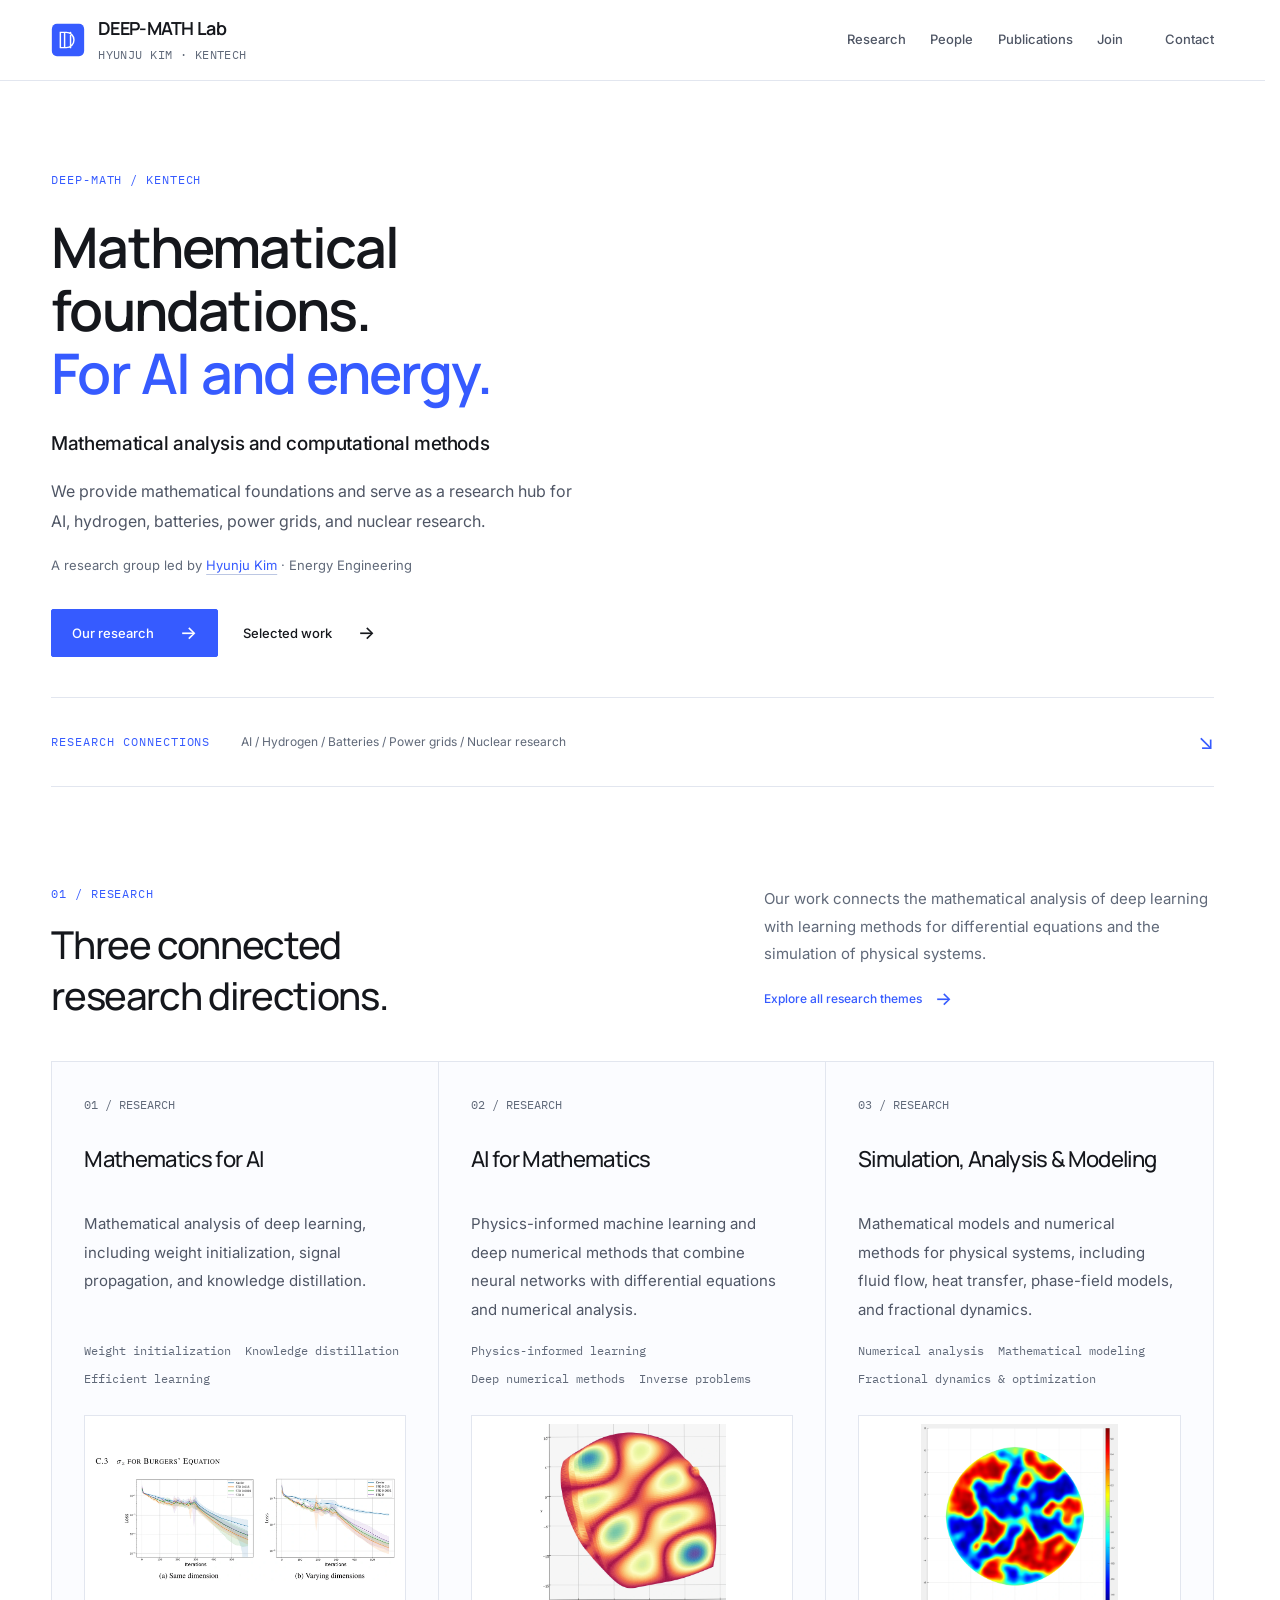
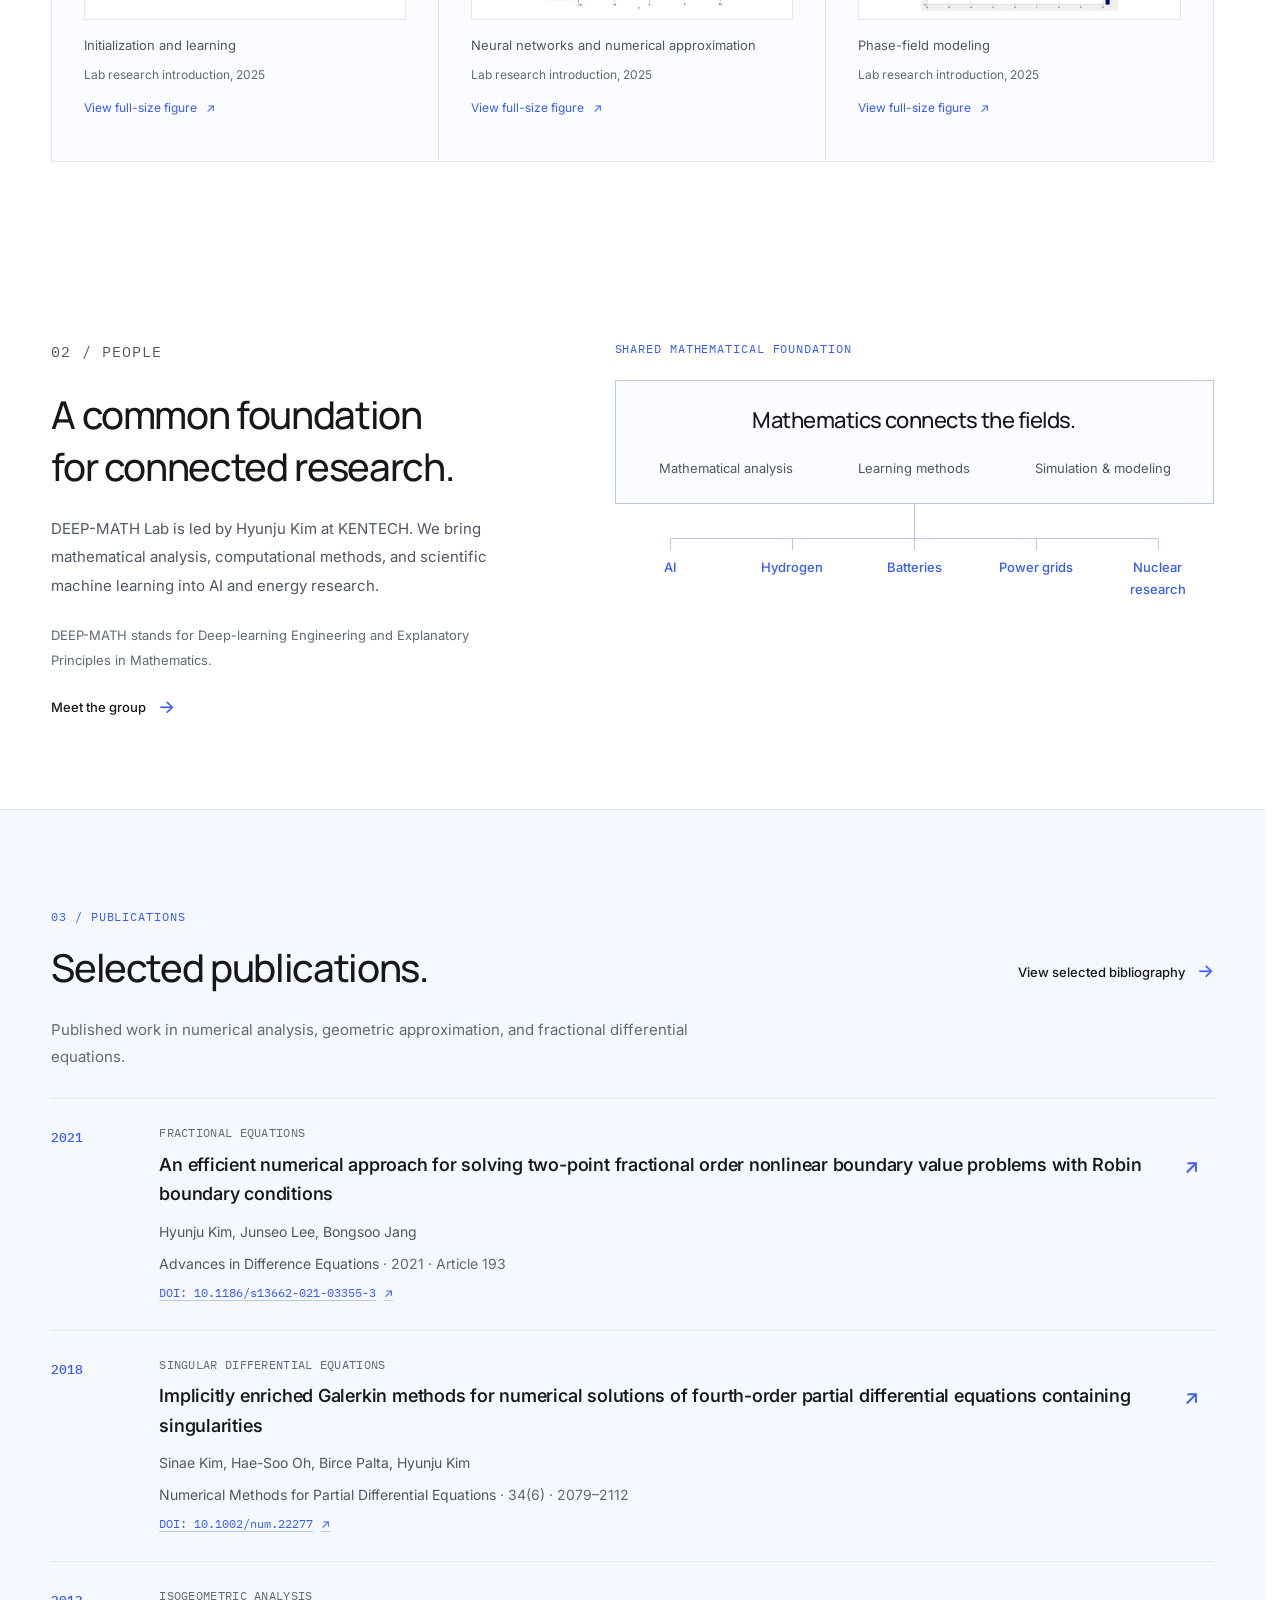
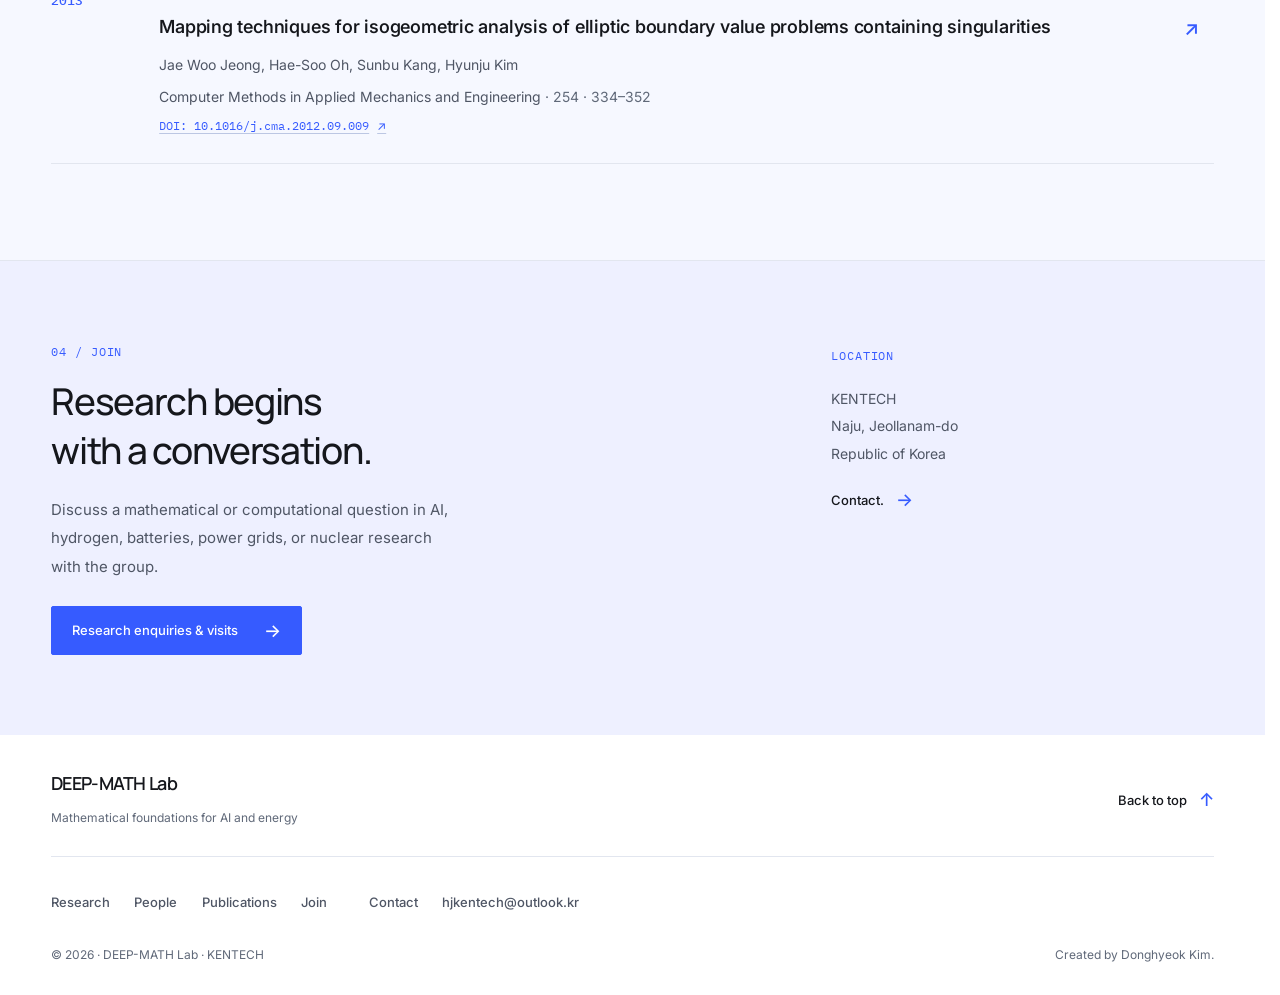
==== commit 963973df: "Release 1.2.0: introduce DEEP-MATH mission, people and research visuals" ====
--- a/index.html
+++ b/index.html
@@ -3,40 +3,38 @@
   <meta charset="utf-8"><meta name="viewport" content="width=device-width, initial-scale=1">
   
   <meta name="color-scheme" content="light"><meta name="referrer" content="strict-origin-when-cross-origin">
-  <title>DeepMathLab | Hyunju Kim | Computational Mathematics at KENTECH</title><meta name="description" content="We develop numerical methods for differential equations and computational mechanics, with a focus on geometric singularities and fractional-order models.">
+  <title>DEEP-MATH Lab | Mathematics for AI and Energy | KENTECH</title><meta name="description" content="Mathematical foundations and a research hub for AI, hydrogen, batteries, power grids, and nuclear research at KENTECH, led by Hyunju Kim.">
   <meta name="theme-color" content="#ffffff"><meta name="robots" content="index,follow">
-  <link rel="canonical" href="https://deepmathlab.github.io/"><meta property="og:type" content="website"><meta property="og:site_name" content="DeepMathLab">
-  <meta property="og:title" content="DeepMathLab | Hyunju Kim | Computational Mathematics at KENTECH"><meta property="og:description" content="We develop numerical methods for differential equations and computational mechanics, with a focus on geometric singularities and fractional-order models."><meta property="og:url" content="https://deepmathlab.github.io/">
-  <meta property="og:locale" content="en_US"><meta property="og:image" content="https://deepmathlab.github.io/share-card.png?v=20261008-v4"><meta property="og:image:secure_url" content="https://deepmathlab.github.io/share-card.png?v=20261008-v4">
-  <meta property="og:image:type" content="image/png"><meta property="og:image:width" content="1200"><meta property="og:image:height" content="630"><meta property="og:image:alt" content="DeepMathLab — Computational Mathematics and Scientific Computing at KENTECH">
-  <meta name="twitter:card" content="summary_large_image"><meta name="twitter:title" content="DeepMathLab | Hyunju Kim | Computational Mathematics at KENTECH"><meta name="twitter:description" content="We develop numerical methods for differential equations and computational mechanics, with a focus on geometric singularities and fractional-order models."><meta name="twitter:image" content="https://deepmathlab.github.io/share-card.png?v=20261008-v4"><link rel="image_src" href="https://deepmathlab.github.io/share-card.png?v=20261008-v4">
+  <link rel="canonical" href="https://deepmathlab.github.io/"><meta property="og:type" content="website"><meta property="og:site_name" content="DEEP-MATH Lab">
+  <meta property="og:title" content="DEEP-MATH Lab | Mathematics for AI and Energy | KENTECH"><meta property="og:description" content="Mathematical foundations and a research hub for AI, hydrogen, batteries, power grids, and nuclear research at KENTECH, led by Hyunju Kim."><meta property="og:url" content="https://deepmathlab.github.io/">
+  <meta property="og:locale" content="en_US"><meta property="og:image" content="https://deepmathlab.github.io/share-card.png?v=1.2.0"><meta property="og:image:secure_url" content="https://deepmathlab.github.io/share-card.png?v=1.2.0">
+  <meta property="og:image:type" content="image/png"><meta property="og:image:width" content="1200"><meta property="og:image:height" content="630"><meta property="og:image:alt" content="DEEP-MATH Lab — Mathematical foundations for AI and energy at KENTECH">
+  <meta name="twitter:card" content="summary_large_image"><meta name="twitter:title" content="DEEP-MATH Lab | Mathematics for AI and Energy | KENTECH"><meta name="twitter:description" content="Mathematical foundations and a research hub for AI, hydrogen, batteries, power grids, and nuclear research at KENTECH, led by Hyunju Kim."><meta name="twitter:image" content="https://deepmathlab.github.io/share-card.png?v=1.2.0"><link rel="image_src" href="https://deepmathlab.github.io/share-card.png?v=1.2.0">
   <link rel="preconnect" href="https://fonts.googleapis.com"><link rel="preconnect" href="https://fonts.gstatic.com" crossorigin><link rel="stylesheet" href="https://fonts.googleapis.com/css2?family=IBM+Plex+Mono:wght@400&amp;family=Inter:wght@400;500;600&amp;family=Manrope:wght@500;600;700&amp;display=swap">
-  <link rel="icon" href="./favicon.svg?v=20261008-v4" type="image/svg+xml"><link rel="stylesheet" href="./styles.css?v=20261008-v4">
-  <script src="./app.js?v=20261008-v4" defer></script>
+  <link rel="icon" href="./favicon.svg?v=1.2.0" type="image/svg+xml"><link rel="stylesheet" href="./styles.css?v=1.2.0">
+  <script src="./app.js?v=1.2.0" defer></script>
 </head><body class="lang-en page-home" id="top">
-  <a class="skip-link" href="#main">Skip to main content</a><header class="site-header"><div class="container header-inner"><a class="wordmark" href="./index.html" aria-label="DeepMathLab home">
-    <svg class="logo" viewBox="0 0 40 40" aria-hidden="true"><rect x="1" y="1" width="38" height="38" rx="6" fill="#365BFF"/><path d="M11 29V11h7a8 8 0 0 1 0 18h-7m12-18v18m-7-18v18" fill="none" stroke="#fff" stroke-width="1.7" stroke-linecap="round"/></svg><span><strong>DeepMathLab</strong><small>HYUNJU KIM · KENTECH</small></span></a>
+  <a class="skip-link" href="#main">Skip to main content</a><header class="site-header"><div class="container header-inner"><a class="wordmark" href="./index.html" aria-label="DEEP-MATH Lab home">
+    <svg class="logo" viewBox="0 0 40 40" aria-hidden="true"><rect x="1" y="1" width="38" height="38" rx="6" fill="#365BFF"/><path d="M11 29V11h7a8 8 0 0 1 0 18h-7m12-18v18m-7-18v18" fill="none" stroke="#fff" stroke-width="1.7" stroke-linecap="round"/></svg><span><strong>DEEP-MATH Lab</strong><small>HYUNJU KIM · KENTECH</small></span></a>
     <div class="header-actions"><nav id="navigation" aria-label="Primary navigation"><a href="./research.html">Research</a><a href="./people.html">People</a><a href="./publications.html">Publications</a><a href="./join.html">Join</a><a href="./contact.html">Contact</a></nav><button class="menu-toggle" aria-label="Open navigation" aria-expanded="false" aria-controls="navigation"><span></span><span></span></button></div></div></header>
-  <main id="main" tabindex="-1"><section class="hero container" aria-labelledby="hero-title"><div class="hero-copy"><div class="hero-eyebrow"><span class="eyebrow">DEEPMATHLAB / KENTECH</span></div>
-          <h1 id="hero-title">Mathematical structure.<br>
-<span>Computational methods.</span></h1><p class="hero-subtitle">Computational Mathematics &amp; Scientific Computing</p><p class="hero-intro">We develop numerical methods for differential equations and computational mechanics, with a focus on geometric singularities and fractional-order models.</p>
+  <main id="main" tabindex="-1"><section class="hero container" aria-labelledby="hero-title"><div class="hero-copy"><div class="hero-eyebrow"><span class="eyebrow">DEEP-MATH / KENTECH</span></div>
+          <h1 id="hero-title">Mathematical foundations.<br>
+<span>For AI and energy.</span></h1><p class="hero-subtitle">Mathematical analysis and computational methods</p><p class="hero-intro">We provide mathematical foundations and serve as a research hub for AI, hydrogen, batteries, power grids, and nuclear research.</p>
           <p class="hero-affiliation">A research group led by <a href="./people.html#hyunju-kim">Hyunju Kim</a> · Energy Engineering</p><div class="hero-buttons"><a class="button-primary" data-link-kind="internal" href="./research.html">Our research<span aria-hidden="true">→</span></a><a class="button-primary button-secondary" data-link-kind="internal" href="./publications.html">Selected work<span aria-hidden="true">→</span></a></div></div>
-          <div class="hero-strip"><span class="strip-label">RESEARCH FOCUS</span><span>Geometry &amp; singularities / Fractional equations / Computational mechanics</span><span class="strip-arrow" aria-hidden="true">↘</span></div></section>
+          <div class="hero-strip"><span class="strip-label">RESEARCH CONNECTIONS</span><span>AI / Hydrogen / Batteries / Power grids / Nuclear research</span><span class="strip-arrow" aria-hidden="true">↘</span></div></section>
           <section class="section research-section" id="research"><div class="container"><div class="section-head"><div><p class="eyebrow section-number">01 / Research</p><h2>Three connected<br>
-research directions.</h2></div><div class="research-overview"><p class="section-intro">From geometric representation to numerical approximation, our work studies how mathematical structure shapes computation.</p><a class="text-link section-link" data-link-kind="internal" href="./research.html">Explore all research themes<span aria-hidden="true">→</span></a></div></div><div class="research-list"><article class="research-item" id="research-geometry">
-      <div class="research-card-top"><svg class="research-symbol" viewBox="0 0 64 56" aria-hidden="true"><path d="M8 39 24 9l28 10-14 28Z M8 39l44-20M24 9l14 38M14 28l29-4M18 19l28 11M18 42l13-31M28 45l12-30"/><circle cx="24" cy="9" r="2"/><circle cx="38" cy="47" r="2"/></svg><span class="item-number">01</span></div>
-      <div class="research-titles"><h3 class="research-title"><a href="./research.html#geometry">Geometry &amp; singularities</a></h3><p class="research-subtitle">Geometric representation meets numerical analysis.</p></div>
-      <div class="research-detail"><p>Isogeometric, generalized finite element, and mapping methods for differential equations in domains with cracks, corners, and boundary layers.</p><div class="tags"><span>Isogeometric analysis</span><span>Generalized FEM</span><span>Mapping methods</span></div></div></article><article class="research-item" id="research-fractional">
-      <div class="research-card-top"><svg class="research-symbol" viewBox="0 0 64 56" aria-hidden="true"><path d="M8 46h46M12 48V10M12 42C16 21 19 15 23 29s7 13 11 2 7-6 10-3 5 2 9-1"/><path d="M12 42c8-5 13-9 20-12s13-5 21-6" stroke-dasharray="3 4"/></svg><span class="item-number">02</span></div>
-      <div class="research-titles"><h3 class="research-title"><a href="./research.html#fractional">Fractional differential equations</a></h3><p class="research-subtitle">Numerical algorithms for fractional-order models.</p></div>
-      <div class="research-detail"><p>Efficient methods for fractional initial and boundary value problems, nonlinear time-fractional equations, and fractional dynamical systems.</p><div class="tags"><span>Fractional dynamics</span><span>Time-fractional PDEs</span><span>Fast algorithms</span></div></div></article><article class="research-item" id="research-mechanics">
-      <div class="research-card-top"><svg class="research-symbol" viewBox="0 0 64 56" aria-hidden="true"><path d="m10 40 30 9 14-23-30-9Z M10 40l14-23M20 43l14-23M30 46l14-23M15 32l30 9M20 25l30 9"/><path d="M28 8v11m-4-4 4 4 4-4M41 10v13m-4-4 4 4 4-4"/></svg><span class="item-number">03</span></div>
-      <div class="research-titles"><h3 class="research-title"><a href="./research.html#mechanics">Computational mechanics</a></h3><p class="research-subtitle">Approximation for models of solid deformation.</p></div>
-      <div class="research-detail"><p>Numerical approximation for elasticity and plate models, including problems with cracks, singularities, and fourth-order partial differential equations.</p><div class="tags"><span>Elasticity</span><span>Plate models</span><span>Singular PDEs</span></div></div></article></div></div></section>
-          <section class="section overview-section container" id="people"><div class="content-layout"><div class="content-main"><p class="eyebrow section-number">02 / People</p><h2>A mathematical perspective<br>
-on scientific computation.</h2><p>DeepMathLab is a computational mathematics research group at KENTECH, led by Hyunju Kim. We study the relationship between the structure of differential equations and the numerical methods used to solve them.</p><p>Our interests connect geometric approximation, fractional-order equations, and computational mechanics. This website brings together the group’s research themes, people, and selected published work.</p><a class="text-link" data-link-kind="internal" href="./people.html">Meet the group<span aria-hidden="true">→</span></a></div><div class="content-aside"><div class="group-summary"><p class="eyebrow">KENTECH / ENERGY ENGINEERING</p><h3>Hyunju Kim<br>
-<span>Research Group</span></h3><dl class="group-facts"><div><dt>LOCATION</dt><dd>Naju, Republic of Korea</dd></div><div><dt>Research</dt><dd>Computational mathematics<br>
-Scientific computing</dd></div></dl><a class="text-link" data-link-kind="internal" href="./people.html">Meet the group<span aria-hidden="true">→</span></a></div></div></div></section>
+research directions.</h2></div><div class="research-overview"><p class="section-intro">Our work connects the mathematical analysis of deep learning with learning methods for differential equations and the simulation of physical systems.</p><a class="text-link section-link" data-link-kind="internal" href="./research.html">Explore all research themes<span aria-hidden="true">→</span></a></div></div><div class="research-list"><article class="research-item" id="research-mathematics-for-ai">
+      <div class="research-card-top"><span class="item-number">01 / RESEARCH</span></div>
+      <div class="research-titles"><h3 class="research-title"><a href="./research.html#mathematics-for-ai">Mathematics for AI</a></h3></div>
+      <div class="research-detail"><p>Mathematical analysis of deep learning, including weight initialization, signal propagation, and knowledge distillation.</p><div class="tags"><span>Weight initialization</span><span>Knowledge distillation</span><span>Efficient learning</span></div></div><figure class="research-preview"><div class="research-image"><img src="./research-initialization.webp" width="1200" height="503" alt="Two loss-versus-iteration plots comparing initialization settings for PINNs solving the Burgers equation." loading="lazy" decoding="async"></div><figcaption><p>Initialization and learning</p><span class="figure-source">Lab research introduction, 2025</span><a class="figure-view" data-link-kind="external" href="./research-initialization.png" target="_blank" rel="noopener noreferrer">View full-size figure<span aria-hidden="true">↗</span></a></figcaption></figure></article><article class="research-item" id="research-ai-for-mathematics">
+      <div class="research-card-top"><span class="item-number">02 / RESEARCH</span></div>
+      <div class="research-titles"><h3 class="research-title"><a href="./research.html#ai-for-mathematics">AI for Mathematics</a></h3></div>
+      <div class="research-detail"><p>Physics-informed machine learning and deep numerical methods that combine neural networks with differential equations and numerical analysis.</p><div class="tags"><span>Physics-informed learning</span><span>Deep numerical methods</span><span>Inverse problems</span></div></div><figure class="research-preview"><div class="research-image"><img src="./research-helmholtz.webp" width="1200" height="1192" alt="Approximate Helmholtz solution plotted on a curved geometry with x and y coordinates." loading="lazy" decoding="async"></div><figcaption><p>Neural networks and numerical approximation</p><span class="figure-source">Lab research introduction, 2025</span><a class="figure-view" data-link-kind="external" href="./research-helmholtz.png" target="_blank" rel="noopener noreferrer">View full-size figure<span aria-hidden="true">↗</span></a></figcaption></figure></article><article class="research-item" id="research-simulation-modeling">
+      <div class="research-card-top"><span class="item-number">03 / RESEARCH</span></div>
+      <div class="research-titles"><h3 class="research-title"><a href="./research.html#simulation-modeling">Simulation, Analysis &amp; Modeling</a></h3></div>
+      <div class="research-detail"><p>Mathematical models and numerical methods for physical systems, including fluid flow, heat transfer, phase-field models, and fractional dynamics.</p><div class="tags"><span>Numerical analysis</span><span>Mathematical modeling</span><span>Fractional dynamics &amp; optimization</span></div></div><figure class="research-preview"><div class="research-image"><img src="./research-phase-field.webp" width="1200" height="1137" alt="Phase-field pattern on a circular domain, shown with coordinate axes and a color scale." loading="lazy" decoding="async"></div><figcaption><p>Phase-field modeling</p><span class="figure-source">Lab research introduction, 2025</span><a class="figure-view" data-link-kind="external" href="./research-phase-field.png" target="_blank" rel="noopener noreferrer">View full-size figure<span aria-hidden="true">↗</span></a></figcaption></figure></article></div></div></section>
+          <section class="section overview-section container" id="people"><div class="lab-overview"><div class="overview-copy"><p class="eyebrow section-number">02 / People</p><h2>A common foundation<br>
+for connected research.</h2><p>DEEP-MATH Lab is led by Hyunju Kim at KENTECH. We bring mathematical analysis, computational methods, and scientific machine learning into AI and energy research.</p><p class="lab-name-note">DEEP-MATH stands for Deep-learning Engineering and Explanatory Principles in Mathematics.</p><a class="text-link" data-link-kind="internal" href="./people.html">Meet the group<span aria-hidden="true">→</span></a></div><figure class="foundation-map"><figcaption class="eyebrow">SHARED MATHEMATICAL FOUNDATION</figcaption><div class="foundation-core"><h3>Mathematics connects the fields.</h3><ul class="foundation-methods" aria-label="Common methods"><li>Mathematical analysis</li><li>Learning methods</li><li>Simulation &amp; modeling</li></ul></div><div class="foundation-branches" aria-hidden="true"></div><ul class="foundation-areas" aria-label="Research connections"><li>AI</li><li>Hydrogen</li><li>Batteries</li><li>Power grids</li><li>Nuclear research</li></ul></figure></div></section>
           <section class="section publications-section" id="publications"><div class="container"><div class="section-head"><div><p class="eyebrow section-number">03 / Publications</p><h2>Selected<br>
 publications.</h2></div><a class="text-link" data-link-kind="internal" href="./publications.html">View selected bibliography<span aria-hidden="true">→</span></a></div><p class="publications-intro">Published work in numerical analysis, geometric approximation, and fractional differential equations.</p><div id="publication-list"><article class="publication" data-year="2021" data-topic="fractional" data-search="an efficient numerical approach for solving two-point fractional order nonlinear boundary value problems with robin boundary conditions hyunju kim, junseo lee, bongsoo jang advances in difference equations 10.1186/s13662-021-03355-3">
               <span class="pub-year">2021</span><div class="pub-body"><span class="pub-type">Fractional equations</span>
@@ -52,7 +50,7 @@
               <p class="pub-authors">Jae Woo Jeong, Hae-Soo Oh, Sunbu Kang, Hyunju Kim</p><p class="pub-journal"><span>Computer Methods in Applied Mechanics and Engineering</span> · 254 · 334–352</p>
               <a class="pub-doi" href="https://doi.org/10.1016/j.cma.2012.09.009" target="_blank" rel="noopener noreferrer">DOI: 10.1016/j.cma.2012.09.009<span aria-hidden="true">↗</span></a></div></article></div></div></section>
           <section class="contact-section" id="contact"><div class="container contact-layout"><div class="contact-copy"><p class="eyebrow section-number">04 / Join</p><h2>Research begins<br>
-with a conversation.</h2><p>Find the right route for research enquiries, graduate study, or collaboration.</p><a class="button-primary" data-link-kind="internal" href="./join.html">Research enquiries &amp; visits<span aria-hidden="true">→</span></a></div><div class="contact-location"><p class="eyebrow">LOCATION</p><p>KENTECH<br>
+with a conversation.</h2><p>Discuss a mathematical or computational question in AI, hydrogen, batteries, power grids, or nuclear research with the group.</p><a class="button-primary" data-link-kind="internal" href="./join.html">Research enquiries &amp; visits<span aria-hidden="true">→</span></a></div><div class="contact-location"><p class="eyebrow">LOCATION</p><p>KENTECH<br>
 Naju, Jeollanam-do<br>
-Republic of Korea</p><a class="text-link" data-link-kind="internal" href="./contact.html">Contact.<span aria-hidden="true">→</span></a></div></div></section></main><footer class="site-footer"><div class="container"><div class="footer-top"><div><strong>DeepMathLab</strong><span>Computational Mathematics & Scientific Computing</span></div><a class="text-link" data-link-kind="internal" href="#top">Back to top<span aria-hidden="true">↑</span></a></div><nav class="footer-navigation" aria-label="Explore the lab"><a href="./research.html">Research</a><a href="./people.html">People</a><a href="./publications.html">Publications</a><a href="./join.html">Join</a><a href="./contact.html">Contact</a><a href="mailto:hjkentech@outlook.kr">hjkentech@outlook.kr</a></nav><div class="footer-bottom"><span>© 2026 · DeepMathLab · KENTECH</span><p class="creator-credit">Created by Donghyeok Kim.</p></div></div></footer>
+Republic of Korea</p><a class="text-link" data-link-kind="internal" href="./contact.html">Contact.<span aria-hidden="true">→</span></a></div></div></section></main><footer class="site-footer"><div class="container"><div class="footer-top"><div><strong>DEEP-MATH Lab</strong><span>Mathematical foundations for AI and energy</span></div><a class="text-link" data-link-kind="internal" href="#top">Back to top<span aria-hidden="true">↑</span></a></div><nav class="footer-navigation" aria-label="Explore the lab"><a href="./research.html">Research</a><a href="./people.html">People</a><a href="./publications.html">Publications</a><a href="./join.html">Join</a><a href="./contact.html">Contact</a><a href="mailto:hjkentech@outlook.kr">hjkentech@outlook.kr</a></nav><div class="footer-bottom"><span>© 2026 · DEEP-MATH Lab · KENTECH</span><p class="creator-credit">Created by Donghyeok Kim.</p></div></div></footer>
 </body></html>
--- a/styles.css
+++ b/styles.css
@@ -110,7 +110,7 @@
 .research-list { display: grid; grid-template-columns: repeat(3, minmax(0, 1fr)); border: 1px solid var(--line); }
 .research-item { display: flex; flex-direction: column; min-width: 0; padding: 32px; background: var(--surface); border-right: 1px solid var(--line); }
 .research-item:last-child { border-right: 0; }
-.research-card-top { display: flex; align-items: flex-start; justify-content: space-between; gap: 20px; min-height: 64px; margin-bottom: 24px; }
+.research-card-top { display: flex; align-items: flex-start; justify-content: space-between; gap: 20px; margin-bottom: 22px; }
 .research-symbol { display: block; width: 68px; height: 60px; color: var(--accent); fill: none; stroke: var(--accent); stroke-width: 1.2; stroke-linecap: round; stroke-linejoin: round; flex-shrink: 0; }
 .item-number { color: var(--muted); font-family: var(--mono); font-size: 12px; font-weight: 400; line-height: 1.8; }
 .research-titles { min-width: 0; }
@@ -169,9 +169,9 @@
 .pub-type { display: block; margin-top: 7px; color: var(--muted); font-family: var(--mono); font-size: 12px; font-weight: 400; line-height: 1.7; text-transform: uppercase; }
 .pub-body > .pub-type { margin: 0 0 6px; }
 .pub-body { min-width: 0; }
-.pub-body :is(h2, h3, h4) { max-width: 1040px; margin: 0 0 10px; font-size: 18px; font-weight: 500; line-height: 1.65; letter-spacing: -.012em; }
-.pub-body :is(h2, h3, h4) a { display: block; position: relative; padding-right: 37px; }
-.pub-body :is(h2, h3, h4) a:hover { color: var(--accent); }
+.pub-body :is(h2, h3, h4, h5) { max-width: 1040px; margin: 0 0 10px; font-size: 18px; font-weight: 500; line-height: 1.65; letter-spacing: -.012em; }
+.pub-body :is(h2, h3, h4, h5) a { display: block; position: relative; padding-right: 37px; }
+.pub-body :is(h2, h3, h4, h5) a:hover { color: var(--accent); }
 .pub-arrow { position: absolute; right: 0; top: 0; color: var(--accent); font-size: 20px; line-height: 1.6; }
 .pub-authors { margin: 0 0 6px; color: var(--soft); font-size: 13px; line-height: 1.85; }
 .pub-journal { margin: 0; color: var(--muted); font-size: 13px; line-height: 1.9; }
@@ -317,8 +317,8 @@
   .publication { grid-template-columns: 42px minmax(0, 1fr); gap: 16px; padding-block: 25px; }
   .pub-year { font-size: 12px; }
   .pub-type { font-size: 12px; }
-  .pub-body :is(h2, h3, h4) { font-size: 17px; line-height: 1.75; }
-  .pub-body :is(h2, h3, h4) a { padding-right: 22px; }
+  .pub-body :is(h2, h3, h4, h5) { font-size: 17px; line-height: 1.75; }
+  .pub-body :is(h2, h3, h4, h5) a { padding-right: 22px; }
   .pub-arrow { font-size: 18px; }
   .pub-authors, .pub-journal { font-size: 12px; }
   .pub-journal .pub-doi { display: block; margin-top: 5px; font-size: 12px; }
@@ -415,6 +415,14 @@
 .profile-card p { margin: 0 0 15px; color: var(--soft); font-size: 14px; line-height: 1.9; }
 .profile-card .profile-role { color: var(--accent); font-size: 13px; }
 .profile-copy { min-width: 0; }
+.portrait-slot--photo { padding: 0; overflow: hidden; }
+.portrait-slot--photo img { display: block; object-position: center; }
+.profile-interests { margin: 23px 0 20px; }
+.profile-interests h4 { margin: 0 0 9px; color: var(--muted); font-family: var(--mono); font-size: 11px; font-weight: 400; line-height: 1.7; text-transform: uppercase; letter-spacing: .035em; }
+.profile-interests ul { display: grid; gap: 7px; margin: 0; padding: 0; list-style: none; color: var(--soft); font-size: 14px; line-height: 1.75; }
+.profile-links { display: flex; flex-direction: column; align-items: flex-start; gap: 3px; }
+.profile-email { max-width: 100%; color: var(--accent); font-size: 12px; line-height: 1.8; overflow-wrap: anywhere; }
+.profile-email:hover { text-decoration: underline; text-underline-offset: 4px; }
 .profile-card .text-link { margin-top: 2px; }
 .join-grid { display: grid; grid-template-columns: repeat(2, minmax(0, 1fr)); gap: 28px; }
 .join-card { display: flex; flex-direction: column; align-items: flex-start; min-width: 0; padding: 33px; border: 1px solid var(--line); background: var(--surface); }
@@ -538,7 +546,7 @@
 .page-home .overview-section .content-main { padding-block: 8px; }
 .page-home .overview-section .content-main h2 { font-size: clamp(30px, 3vw, 40px); }
 .pub-type { font-size: 12px; letter-spacing: .025em; }
-.pub-body :is(h2, h3, h4) { font-weight: 550; }
+.pub-body :is(h2, h3, h4, h5) { font-weight: 550; }
 .pub-doi { display: inline; margin-top: 8px; color: var(--accent); font-family: var(--mono); font-size: 12px; line-height: 1.8; overflow-wrap: anywhere; }
 .pub-doi > span { margin-left: 8px; font-family: var(--sans); }
 .publication-filters, .topic-filter { display: flex; flex-wrap: wrap; gap: 8px; margin: 0 0 24px; }
@@ -622,3 +630,103 @@
   :root:not(.navigation-ready) .header-actions { width: 100%; flex-wrap: wrap; }
   :root:not(.navigation-ready) .site-header nav { display: flex; position: static; flex-direction: row; flex-wrap: wrap; flex: 1; gap: 0 16px; padding: 0; border: 0; max-height: none; box-shadow: none; overflow: visible; background: transparent; }
 }
+
+/* Research role, methods, and published numerical foundations. */
+.research-connections { margin: 0 0 64px; padding: 0 0 36px; border-bottom: 1px solid var(--line); }
+.research-connections h2 { margin: 0 0 23px; font-family: var(--display); font-size: 27px; font-weight: 500; line-height: 1.4; letter-spacing: -.03em; }
+.research-connections ul { display: flex; flex-wrap: wrap; gap: 12px 32px; margin: 0 0 23px; padding: 0; list-style: none; color: var(--accent); font-size: 17px; font-weight: 500; line-height: 1.7; }
+.research-connections p { max-width: 78ch; margin: 0; color: var(--soft); font-size: 15px; line-height: 1.9; }
+.research-axis-detail { max-width: 70ch; margin: 20px 0 0; color: var(--soft); font-size: 15px; line-height: 1.9; }
+.numerical-foundations { margin-top: 48px; }
+.research-foundation { margin-top: 34px; padding-top: 26px; border-top: 1px solid var(--line); scroll-margin-top: 120px; }
+.research-foundation > h3 { margin: 0 0 18px; font-family: var(--display); font-size: 25px; font-weight: 500; line-height: 1.45; letter-spacing: -.025em; }
+.research-foundation > p { max-width: 70ch; margin: 0; color: var(--soft); font-size: 15px; line-height: 1.9; }
+.research-foundation > h4 { margin: 32px 0 10px; color: var(--muted); font-family: var(--mono); font-size: 12px; font-weight: 400; line-height: 1.8; }
+.pub-body h5 { margin: 0 0 12px; color: var(--ink); font-family: var(--display); font-size: 22px; font-weight: 550; line-height: 1.5; letter-spacing: -.025em; }
+@media (max-width: 600px) {
+  .research-connections { margin-bottom: 42px; }
+  .research-connections h2 { font-size: 24px; }
+  .research-connections ul { gap: 10px 24px; font-size: 15px; }
+  .research-foundation > h3 { font-size: 23px; }
+  .pub-body h5 { font-size: 21px; }
+}
+
+/* Original research examples retain their axes, legends, and proportions. */
+.research-preview, .research-figure { min-width: 0; margin: 0; }
+.research-preview { margin-top: 26px; }
+.research-image { background: #FFFFFF; }
+.research-image img { display: block; width: 100%; height: auto; }
+.research-preview .research-image { display: block; height: 205px; padding: 8px; border: 1px solid var(--line); }
+.research-preview .research-image img { width: 100%; height: 100%; min-width: 0; min-height: 0; max-height: 100%; object-fit: contain; }
+.research-preview figcaption, .research-figure figcaption { padding-top: 14px; }
+.research-preview figcaption p, .research-figure figcaption p { margin: 0 0 6px; color: var(--soft); font-size: 13px; line-height: 1.8; }
+.figure-source { display: block; color: var(--muted); font-size: 12px; line-height: 1.8; }
+.figure-view { display: inline-flex; align-items: center; gap: 9px; min-height: 44px; color: var(--accent); font-size: 12px; line-height: 1.8; }
+.figure-view:hover { text-decoration: underline; text-underline-offset: 4px; }
+.research-figure { margin-top: 28px; }
+.research-figure .research-image { max-width: 760px; padding: 12px; border: 1px solid var(--line); }
+.research-figure figcaption { max-width: 62ch; }
+.axis-summary { display: grid; grid-template-columns: 1fr 1fr; gap: 20px 28px; margin: 28px 0; }
+.axis-summary > div { min-width: 0; padding-top: 15px; border-top: 1px solid var(--line); }
+.axis-summary dt { margin-bottom: 12px; color: var(--muted); font-family: var(--mono); font-size: 12px; line-height: 1.8; text-transform: uppercase; }
+.axis-summary dd { margin: 0; }
+.axis-summary ul { display: grid; gap: 8px; margin: 0; padding: 0; list-style: none; color: var(--soft); font-size: 14px; line-height: 1.8; }
+.lab-overview { display: grid; grid-template-columns: minmax(0, 1fr) minmax(0, 1.2fr); align-items: start; gap: 64px; }
+.overview-copy h2 { margin: 22px 0; font-family: var(--display); font-size: clamp(30px, 3vw, 40px); font-weight: 500; line-height: 1.35; letter-spacing: -.035em; }
+.overview-copy > p { max-width: 55ch; color: var(--soft); font-size: 15px; line-height: 1.9; }
+.overview-copy > .lab-name-note { margin-top: 23px; color: var(--muted); font-size: 13px; }
+.foundation-map { min-width: 0; margin: 0; }
+.foundation-map > figcaption { margin-bottom: 20px; }
+.foundation-core { padding: 24px; border: 1px solid var(--link-line); background: var(--surface); text-align: center; }
+.foundation-core h3 { margin: 0 0 20px; color: var(--ink); font-family: var(--display); font-size: 22px; font-weight: 500; line-height: 1.45; letter-spacing: -.025em; }
+.foundation-methods { display: grid; grid-template-columns: repeat(3, minmax(0, 1fr)); gap: 8px 16px; margin: 0; padding: 0; list-style: none; }
+.foundation-methods li { color: var(--soft); font-size: 13px; line-height: 1.7; }
+.foundation-branches { position: relative; width: calc(80% + 8px); height: 35px; margin: 0 auto; border-bottom: 1px solid var(--link-line); }
+.foundation-branches::before { content: ''; position: absolute; left: 50%; top: 0; height: 35px; border-left: 1px solid var(--link-line); }
+.foundation-areas { display: grid; grid-template-columns: repeat(5, minmax(0, 1fr)); gap: 10px; margin: 0; padding: 0; list-style: none; }
+.foundation-areas li { position: relative; min-width: 0; padding: 17px 4px 0; color: var(--accent); font-size: 13px; font-weight: 500; line-height: 1.7; text-align: center; }
+.foundation-areas li::before { content: ''; position: absolute; left: 50%; top: 0; height: 11px; border-left: 1px solid var(--link-line); }
+.research-connections .foundation-map { max-width: 980px; margin: 30px 0; }
+.research-connections .foundation-methods { display: grid; gap: 16px; margin: 0; }
+.research-connections .foundation-methods li { color: var(--soft); font-size: 14px; font-weight: 400; }
+.research-connections .foundation-areas { display: grid; margin: 0; gap: 10px; }
+.research-connections .foundation-areas li { font-size: 15px; }
+.research-foundation { margin-top: 0; padding-top: 0; }
+.research-foundation:last-child { border-bottom: 1px solid var(--line); }
+.research-foundation summary { padding: 19px 0; cursor: pointer; list-style: none; }
+.research-foundation summary::-webkit-details-marker { display: none; }
+.research-foundation summary h3 { display: flex; align-items: center; justify-content: space-between; gap: 14px; margin: 0; color: var(--ink); font-family: var(--display); font-size: 22px; font-weight: 500; line-height: 1.5; letter-spacing: -.025em; }
+.foundation-toggle::before { content: '+'; color: var(--accent); font-family: var(--mono); font-size: 21px; }
+.research-foundation[open] .foundation-toggle::before { content: '−'; }
+.research-foundation summary:hover h3 { color: var(--accent); }
+.research-foundation summary:focus-visible { outline: 3px solid var(--accent); outline-offset: 5px; }
+.foundation-content { padding: 3px 0 26px; }
+.foundation-content > p { max-width: 60ch; margin: 0; color: var(--soft); font-size: 15px; line-height: 1.9; }
+.foundation-content > h4 { margin: 28px 0 10px; color: var(--muted); font-family: var(--mono); font-size: 12px; font-weight: 400; line-height: 1.8; }
+.button-primary:active { background: var(--accent-hover); }
+.figure-view:active { color: var(--accent-hover); }
+@media (max-width: 1000px) {
+  .lab-overview { grid-template-columns: minmax(0, 1fr); gap: 38px; }
+  .foundation-map { max-width: 760px; }
+}
+@media (max-width: 600px) {
+  .research-preview .research-image { height: 230px; }
+  .axis-summary { grid-template-columns: minmax(0, 1fr); gap: 20px; }
+  .foundation-core { padding: 22px 18px; }
+  .foundation-core h3 { font-size: 21px; }
+  .foundation-methods { grid-template-columns: minmax(0, 1fr); gap: 8px; }
+  .foundation-branches { width: calc(50% + 9px); }
+  .foundation-areas, .research-connections .foundation-areas { grid-template-columns: repeat(2, minmax(0, 1fr)); gap: 10px 18px; }
+  .foundation-areas li:nth-child(5) { grid-column: 1 / -1; }
+  .foundation-areas li:nth-child(n+3)::before { display: none; }
+  .research-figure .research-image { padding: 6px; }
+  .research-foundation summary h3 { font-size: 21px; }
+}
+
+.research-title a { display: inline-flex; align-items: center; min-height: 44px; }
+.profile-email { display: inline-flex; align-items: center; min-height: 44px; }
+.button-primary:active { background: #243ED0; border-color: #243ED0; }
+
+.research-description { max-width: 60ch; }
+
+.portrait-slot--photo.portrait-slot--contain img { object-fit: contain; }
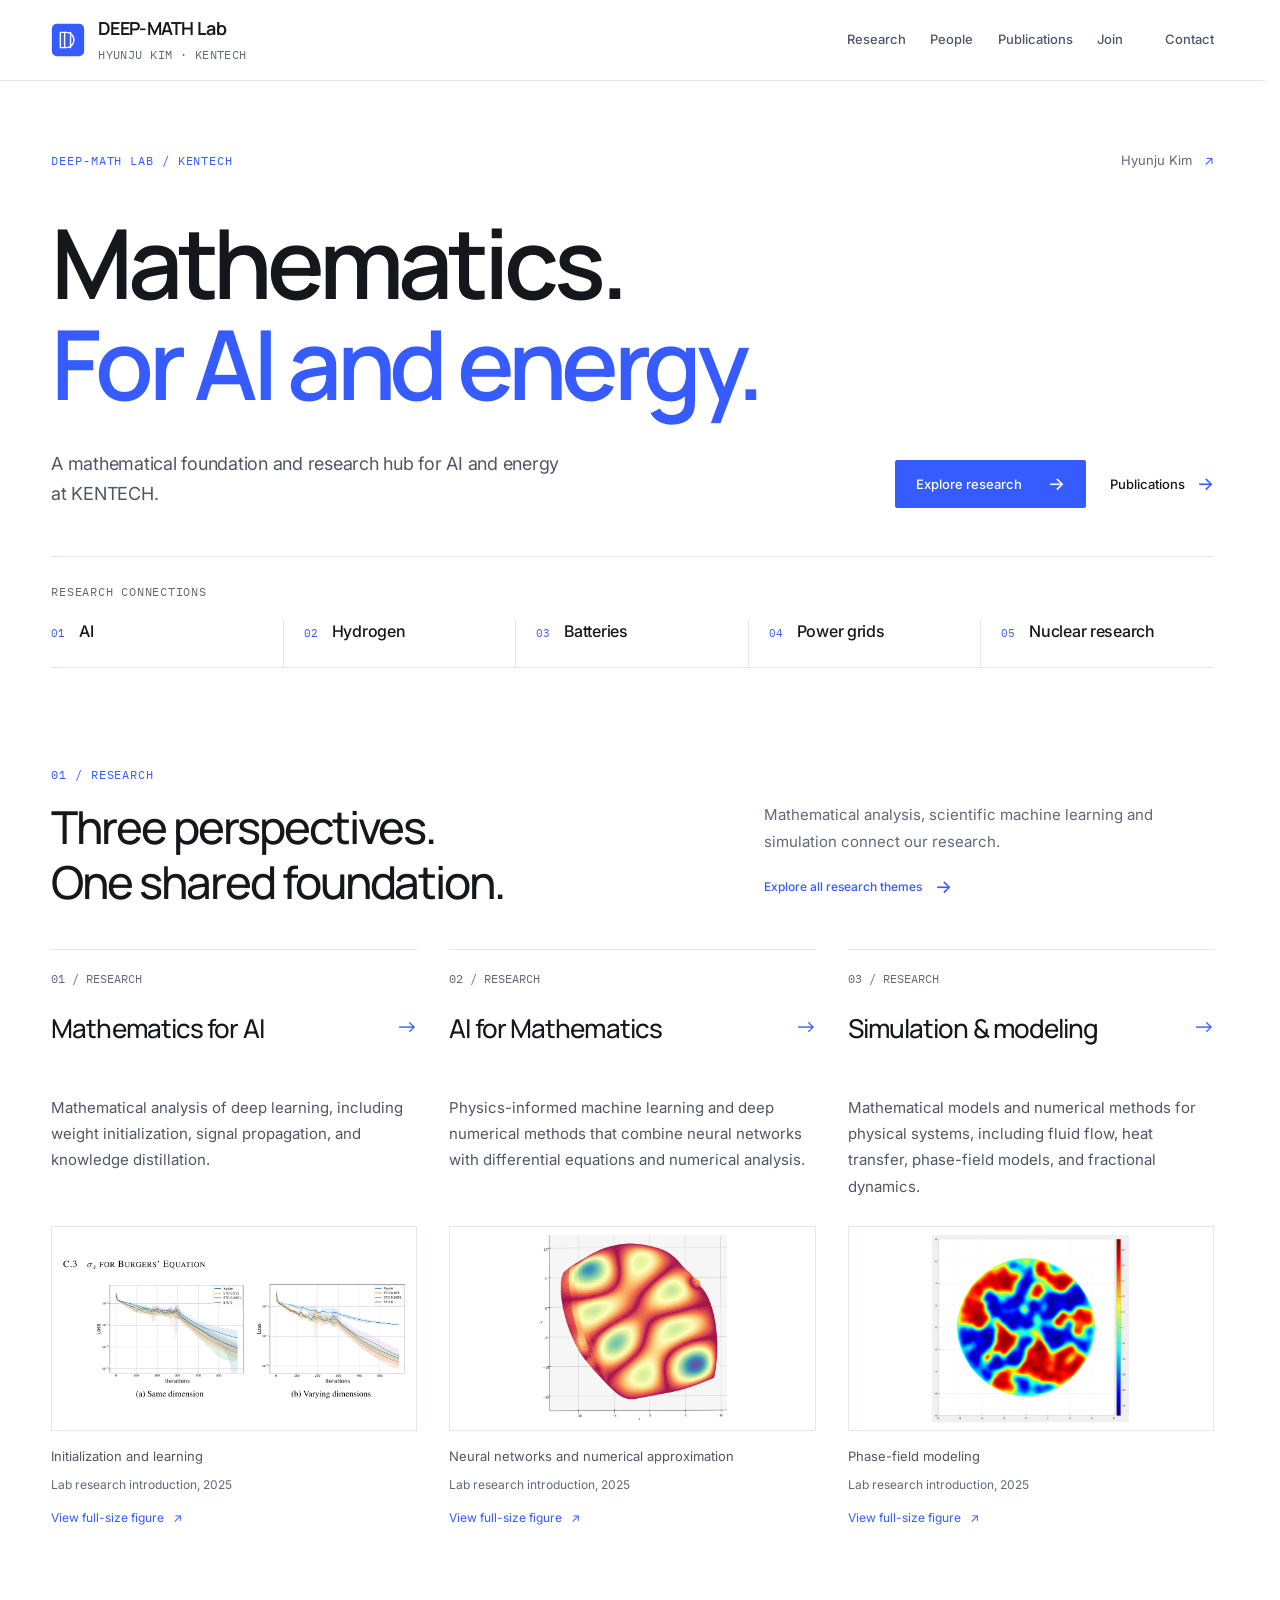
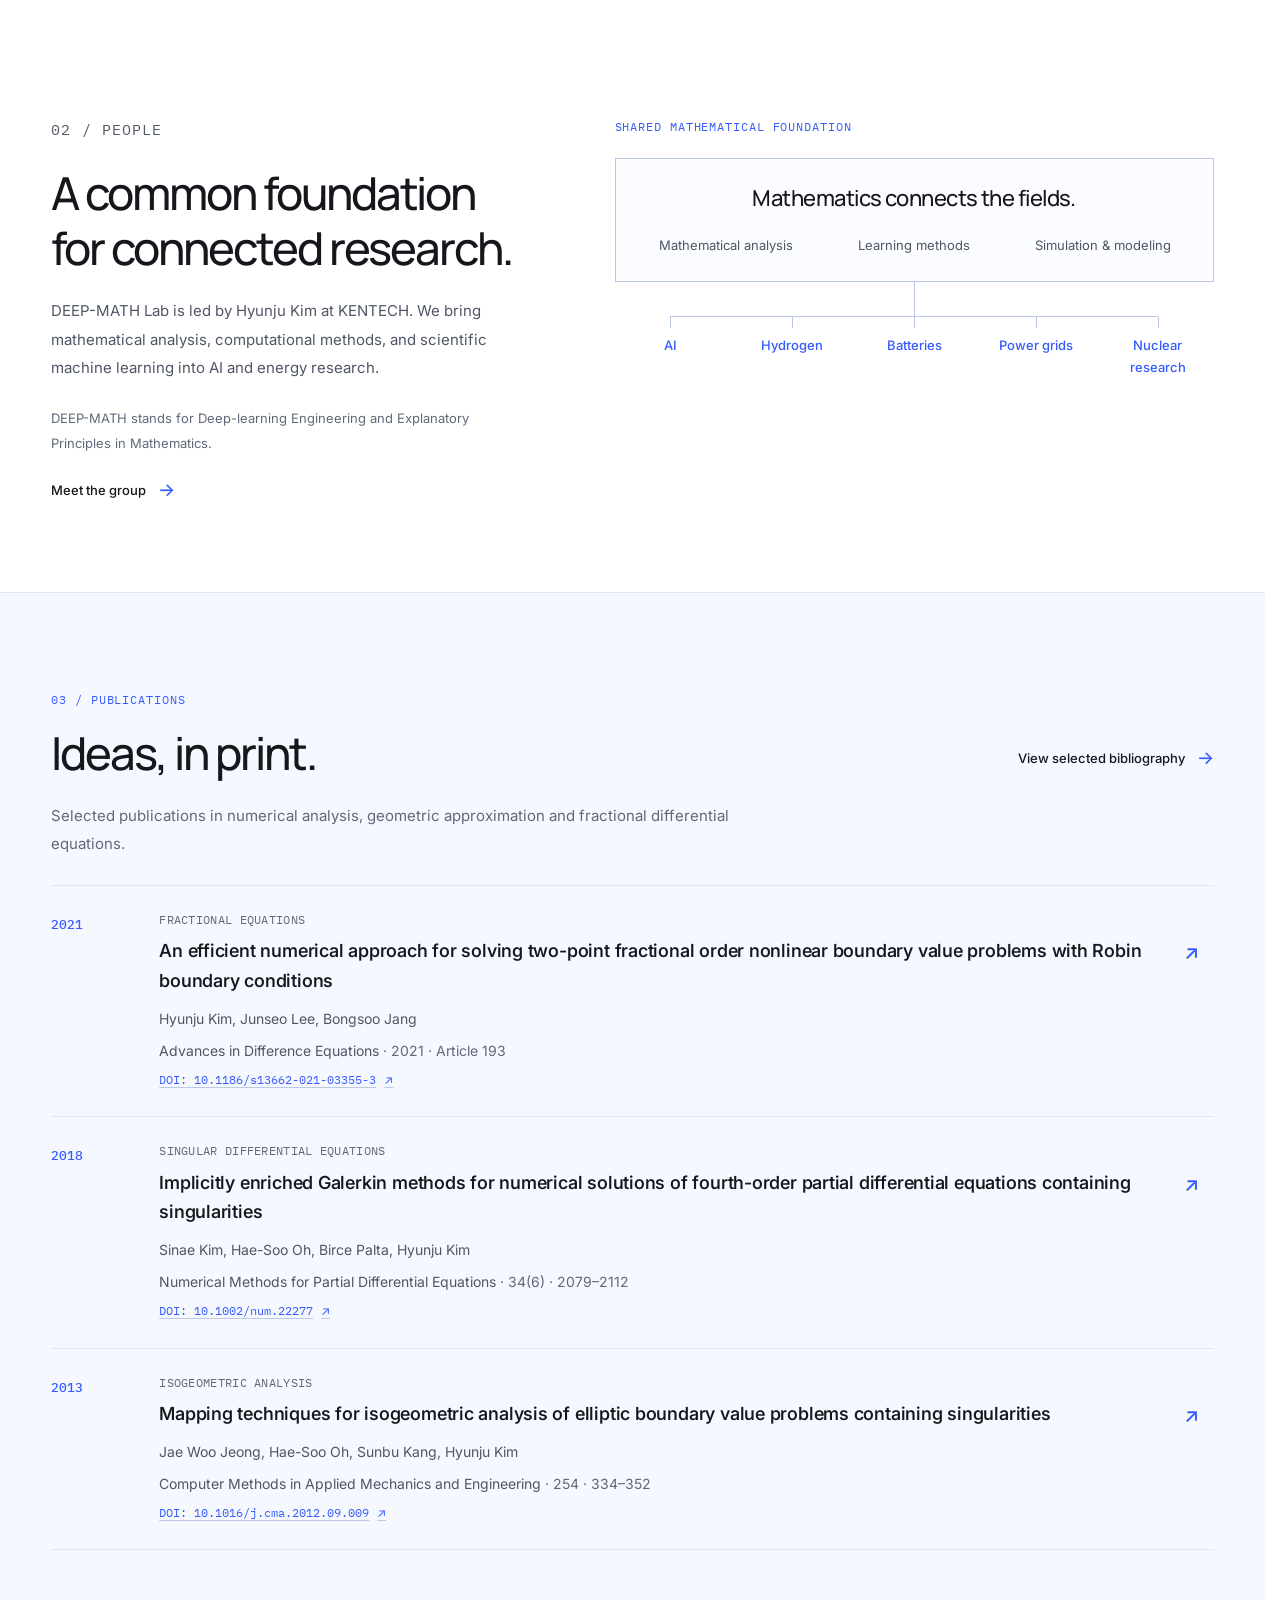
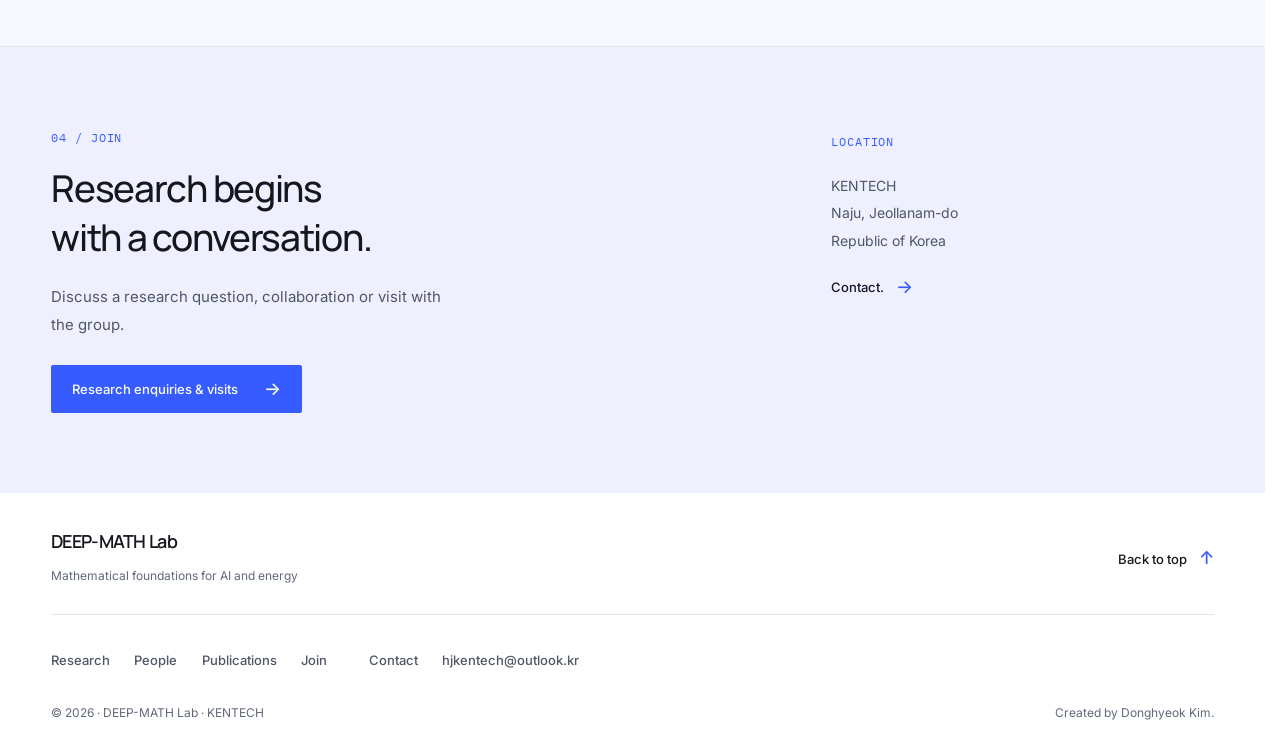
==== commit f5abae19: "Release 1.3.0: refine landing typography and research hierarchy" ====
--- a/index.html
+++ b/index.html
@@ -7,36 +7,34 @@
   <meta name="theme-color" content="#ffffff"><meta name="robots" content="index,follow">
   <link rel="canonical" href="https://deepmathlab.github.io/"><meta property="og:type" content="website"><meta property="og:site_name" content="DEEP-MATH Lab">
   <meta property="og:title" content="DEEP-MATH Lab | Mathematics for AI and Energy | KENTECH"><meta property="og:description" content="Mathematical foundations and a research hub for AI, hydrogen, batteries, power grids, and nuclear research at KENTECH, led by Hyunju Kim."><meta property="og:url" content="https://deepmathlab.github.io/">
-  <meta property="og:locale" content="en_US"><meta property="og:image" content="https://deepmathlab.github.io/share-card.png?v=1.2.0"><meta property="og:image:secure_url" content="https://deepmathlab.github.io/share-card.png?v=1.2.0">
+  <meta property="og:locale" content="en_US"><meta property="og:image" content="https://deepmathlab.github.io/share-card.png?v=1.3.0"><meta property="og:image:secure_url" content="https://deepmathlab.github.io/share-card.png?v=1.3.0">
   <meta property="og:image:type" content="image/png"><meta property="og:image:width" content="1200"><meta property="og:image:height" content="630"><meta property="og:image:alt" content="DEEP-MATH Lab — Mathematical foundations for AI and energy at KENTECH">
-  <meta name="twitter:card" content="summary_large_image"><meta name="twitter:title" content="DEEP-MATH Lab | Mathematics for AI and Energy | KENTECH"><meta name="twitter:description" content="Mathematical foundations and a research hub for AI, hydrogen, batteries, power grids, and nuclear research at KENTECH, led by Hyunju Kim."><meta name="twitter:image" content="https://deepmathlab.github.io/share-card.png?v=1.2.0"><link rel="image_src" href="https://deepmathlab.github.io/share-card.png?v=1.2.0">
+  <meta name="twitter:card" content="summary_large_image"><meta name="twitter:title" content="DEEP-MATH Lab | Mathematics for AI and Energy | KENTECH"><meta name="twitter:description" content="Mathematical foundations and a research hub for AI, hydrogen, batteries, power grids, and nuclear research at KENTECH, led by Hyunju Kim."><meta name="twitter:image" content="https://deepmathlab.github.io/share-card.png?v=1.3.0"><link rel="image_src" href="https://deepmathlab.github.io/share-card.png?v=1.3.0">
   <link rel="preconnect" href="https://fonts.googleapis.com"><link rel="preconnect" href="https://fonts.gstatic.com" crossorigin><link rel="stylesheet" href="https://fonts.googleapis.com/css2?family=IBM+Plex+Mono:wght@400&amp;family=Inter:wght@400;500;600&amp;family=Manrope:wght@500;600;700&amp;display=swap">
-  <link rel="icon" href="./favicon.svg?v=1.2.0" type="image/svg+xml"><link rel="stylesheet" href="./styles.css?v=1.2.0">
-  <script src="./app.js?v=1.2.0" defer></script>
+  <link rel="icon" href="./favicon.svg?v=1.3.0" type="image/svg+xml"><link rel="stylesheet" href="./styles.css?v=1.3.0">
+  <script src="./app.js?v=1.3.0" defer></script>
 </head><body class="lang-en page-home" id="top">
   <a class="skip-link" href="#main">Skip to main content</a><header class="site-header"><div class="container header-inner"><a class="wordmark" href="./index.html" aria-label="DEEP-MATH Lab home">
     <svg class="logo" viewBox="0 0 40 40" aria-hidden="true"><rect x="1" y="1" width="38" height="38" rx="6" fill="#365BFF"/><path d="M11 29V11h7a8 8 0 0 1 0 18h-7m12-18v18m-7-18v18" fill="none" stroke="#fff" stroke-width="1.7" stroke-linecap="round"/></svg><span><strong>DEEP-MATH Lab</strong><small>HYUNJU KIM · KENTECH</small></span></a>
     <div class="header-actions"><nav id="navigation" aria-label="Primary navigation"><a href="./research.html">Research</a><a href="./people.html">People</a><a href="./publications.html">Publications</a><a href="./join.html">Join</a><a href="./contact.html">Contact</a></nav><button class="menu-toggle" aria-label="Open navigation" aria-expanded="false" aria-controls="navigation"><span></span><span></span></button></div></div></header>
-  <main id="main" tabindex="-1"><section class="hero container" aria-labelledby="hero-title"><div class="hero-copy"><div class="hero-eyebrow"><span class="eyebrow">DEEP-MATH / KENTECH</span></div>
-          <h1 id="hero-title">Mathematical foundations.<br>
-<span>For AI and energy.</span></h1><p class="hero-subtitle">Mathematical analysis and computational methods</p><p class="hero-intro">We provide mathematical foundations and serve as a research hub for AI, hydrogen, batteries, power grids, and nuclear research.</p>
-          <p class="hero-affiliation">A research group led by <a href="./people.html#hyunju-kim">Hyunju Kim</a> · Energy Engineering</p><div class="hero-buttons"><a class="button-primary" data-link-kind="internal" href="./research.html">Our research<span aria-hidden="true">→</span></a><a class="button-primary button-secondary" data-link-kind="internal" href="./publications.html">Selected work<span aria-hidden="true">→</span></a></div></div>
-          <div class="hero-strip"><span class="strip-label">RESEARCH CONNECTIONS</span><span>AI / Hydrogen / Batteries / Power grids / Nuclear research</span><span class="strip-arrow" aria-hidden="true">↘</span></div></section>
-          <section class="section research-section" id="research"><div class="container"><div class="section-head"><div><p class="eyebrow section-number">01 / Research</p><h2>Three connected<br>
-research directions.</h2></div><div class="research-overview"><p class="section-intro">Our work connects the mathematical analysis of deep learning with learning methods for differential equations and the simulation of physical systems.</p><a class="text-link section-link" data-link-kind="internal" href="./research.html">Explore all research themes<span aria-hidden="true">→</span></a></div></div><div class="research-list"><article class="research-item" id="research-mathematics-for-ai">
+  <main id="main" tabindex="-1"><section class="hero container" aria-labelledby="hero-title"><div class="hero-copy"><div class="hero-eyebrow"><span class="eyebrow">DEEP-MATH LAB / KENTECH</span><a class="hero-leader" href="./people.html#hyunju-kim">Hyunju Kim<span aria-hidden="true">↗</span></a></div>
+          <h1 id="hero-title">Mathematics.<br>
+<span>For AI and energy.</span></h1><div class="hero-support"><p class="hero-intro">A mathematical foundation and research hub for AI and energy at KENTECH.</p><div class="hero-buttons"><a class="button-primary" data-link-kind="internal" href="./research.html">Explore research<span aria-hidden="true">→</span></a><a class="text-link" data-link-kind="internal" href="./publications.html">Publications<span aria-hidden="true">→</span></a></div></div></div>
+          <div class="hero-strip"><p class="strip-label">RESEARCH CONNECTIONS</p><ul class="hero-fields" aria-label="Research connections"><li><span class="field-index" aria-hidden="true">01</span><span>AI</span></li><li><span class="field-index" aria-hidden="true">02</span><span>Hydrogen</span></li><li><span class="field-index" aria-hidden="true">03</span><span>Batteries</span></li><li><span class="field-index" aria-hidden="true">04</span><span>Power grids</span></li><li><span class="field-index" aria-hidden="true">05</span><span>Nuclear research</span></li></ul></div></section>
+          <section class="section research-section" id="research"><div class="container"><div class="section-head"><div><p class="eyebrow section-number">01 / Research</p><h2>Three perspectives.<br>
+One shared foundation.</h2></div><div class="research-overview"><p class="section-intro">Mathematical analysis, scientific machine learning and simulation connect our research.</p><a class="text-link section-link" data-link-kind="internal" href="./research.html">Explore all research themes<span aria-hidden="true">→</span></a></div></div><div class="research-list"><article class="research-item" id="research-mathematics-for-ai">
       <div class="research-card-top"><span class="item-number">01 / RESEARCH</span></div>
-      <div class="research-titles"><h3 class="research-title"><a href="./research.html#mathematics-for-ai">Mathematics for AI</a></h3></div>
-      <div class="research-detail"><p>Mathematical analysis of deep learning, including weight initialization, signal propagation, and knowledge distillation.</p><div class="tags"><span>Weight initialization</span><span>Knowledge distillation</span><span>Efficient learning</span></div></div><figure class="research-preview"><div class="research-image"><img src="./research-initialization.webp" width="1200" height="503" alt="Two loss-versus-iteration plots comparing initialization settings for PINNs solving the Burgers equation." loading="lazy" decoding="async"></div><figcaption><p>Initialization and learning</p><span class="figure-source">Lab research introduction, 2025</span><a class="figure-view" data-link-kind="external" href="./research-initialization.png" target="_blank" rel="noopener noreferrer">View full-size figure<span aria-hidden="true">↗</span></a></figcaption></figure></article><article class="research-item" id="research-ai-for-mathematics">
+      <div class="research-titles"><h3 class="research-title"><a href="./research.html#mathematics-for-ai">Mathematics for AI<span class="research-title-arrow" aria-hidden="true">→</span></a></h3></div>
+      <div class="research-detail"><p>Mathematical analysis of deep learning, including weight initialization, signal propagation, and knowledge distillation.</p></div><figure class="research-preview"><div class="research-image"><img src="./research-initialization.webp" width="1200" height="503" alt="Two loss-versus-iteration plots comparing initialization settings for PINNs solving the Burgers equation." loading="lazy" decoding="async"></div><figcaption><p>Initialization and learning</p><span class="figure-source">Lab research introduction, 2025</span><a class="figure-view" data-link-kind="external" href="./research-initialization.png" target="_blank" rel="noopener noreferrer">View full-size figure<span aria-hidden="true">↗</span></a></figcaption></figure></article><article class="research-item" id="research-ai-for-mathematics">
       <div class="research-card-top"><span class="item-number">02 / RESEARCH</span></div>
-      <div class="research-titles"><h3 class="research-title"><a href="./research.html#ai-for-mathematics">AI for Mathematics</a></h3></div>
-      <div class="research-detail"><p>Physics-informed machine learning and deep numerical methods that combine neural networks with differential equations and numerical analysis.</p><div class="tags"><span>Physics-informed learning</span><span>Deep numerical methods</span><span>Inverse problems</span></div></div><figure class="research-preview"><div class="research-image"><img src="./research-helmholtz.webp" width="1200" height="1192" alt="Approximate Helmholtz solution plotted on a curved geometry with x and y coordinates." loading="lazy" decoding="async"></div><figcaption><p>Neural networks and numerical approximation</p><span class="figure-source">Lab research introduction, 2025</span><a class="figure-view" data-link-kind="external" href="./research-helmholtz.png" target="_blank" rel="noopener noreferrer">View full-size figure<span aria-hidden="true">↗</span></a></figcaption></figure></article><article class="research-item" id="research-simulation-modeling">
+      <div class="research-titles"><h3 class="research-title"><a href="./research.html#ai-for-mathematics">AI for Mathematics<span class="research-title-arrow" aria-hidden="true">→</span></a></h3></div>
+      <div class="research-detail"><p>Physics-informed machine learning and deep numerical methods that combine neural networks with differential equations and numerical analysis.</p></div><figure class="research-preview"><div class="research-image"><img src="./research-helmholtz.webp" width="1200" height="1192" alt="Approximate Helmholtz solution plotted on a curved geometry with x and y coordinates." loading="lazy" decoding="async"></div><figcaption><p>Neural networks and numerical approximation</p><span class="figure-source">Lab research introduction, 2025</span><a class="figure-view" data-link-kind="external" href="./research-helmholtz.png" target="_blank" rel="noopener noreferrer">View full-size figure<span aria-hidden="true">↗</span></a></figcaption></figure></article><article class="research-item" id="research-simulation-modeling">
       <div class="research-card-top"><span class="item-number">03 / RESEARCH</span></div>
-      <div class="research-titles"><h3 class="research-title"><a href="./research.html#simulation-modeling">Simulation, Analysis &amp; Modeling</a></h3></div>
-      <div class="research-detail"><p>Mathematical models and numerical methods for physical systems, including fluid flow, heat transfer, phase-field models, and fractional dynamics.</p><div class="tags"><span>Numerical analysis</span><span>Mathematical modeling</span><span>Fractional dynamics &amp; optimization</span></div></div><figure class="research-preview"><div class="research-image"><img src="./research-phase-field.webp" width="1200" height="1137" alt="Phase-field pattern on a circular domain, shown with coordinate axes and a color scale." loading="lazy" decoding="async"></div><figcaption><p>Phase-field modeling</p><span class="figure-source">Lab research introduction, 2025</span><a class="figure-view" data-link-kind="external" href="./research-phase-field.png" target="_blank" rel="noopener noreferrer">View full-size figure<span aria-hidden="true">↗</span></a></figcaption></figure></article></div></div></section>
+      <div class="research-titles"><h3 class="research-title"><a href="./research.html#simulation-modeling">Simulation &amp; modeling<span class="research-title-arrow" aria-hidden="true">→</span></a></h3></div>
+      <div class="research-detail"><p>Mathematical models and numerical methods for physical systems, including fluid flow, heat transfer, phase-field models, and fractional dynamics.</p></div><figure class="research-preview"><div class="research-image"><img src="./research-phase-field.webp" width="1200" height="1137" alt="Phase-field pattern on a circular domain, shown with coordinate axes and a color scale." loading="lazy" decoding="async"></div><figcaption><p>Phase-field modeling</p><span class="figure-source">Lab research introduction, 2025</span><a class="figure-view" data-link-kind="external" href="./research-phase-field.png" target="_blank" rel="noopener noreferrer">View full-size figure<span aria-hidden="true">↗</span></a></figcaption></figure></article></div></div></section>
           <section class="section overview-section container" id="people"><div class="lab-overview"><div class="overview-copy"><p class="eyebrow section-number">02 / People</p><h2>A common foundation<br>
 for connected research.</h2><p>DEEP-MATH Lab is led by Hyunju Kim at KENTECH. We bring mathematical analysis, computational methods, and scientific machine learning into AI and energy research.</p><p class="lab-name-note">DEEP-MATH stands for Deep-learning Engineering and Explanatory Principles in Mathematics.</p><a class="text-link" data-link-kind="internal" href="./people.html">Meet the group<span aria-hidden="true">→</span></a></div><figure class="foundation-map"><figcaption class="eyebrow">SHARED MATHEMATICAL FOUNDATION</figcaption><div class="foundation-core"><h3>Mathematics connects the fields.</h3><ul class="foundation-methods" aria-label="Common methods"><li>Mathematical analysis</li><li>Learning methods</li><li>Simulation &amp; modeling</li></ul></div><div class="foundation-branches" aria-hidden="true"></div><ul class="foundation-areas" aria-label="Research connections"><li>AI</li><li>Hydrogen</li><li>Batteries</li><li>Power grids</li><li>Nuclear research</li></ul></figure></div></section>
-          <section class="section publications-section" id="publications"><div class="container"><div class="section-head"><div><p class="eyebrow section-number">03 / Publications</p><h2>Selected<br>
-publications.</h2></div><a class="text-link" data-link-kind="internal" href="./publications.html">View selected bibliography<span aria-hidden="true">→</span></a></div><p class="publications-intro">Published work in numerical analysis, geometric approximation, and fractional differential equations.</p><div id="publication-list"><article class="publication" data-year="2021" data-topic="fractional" data-search="an efficient numerical approach for solving two-point fractional order nonlinear boundary value problems with robin boundary conditions hyunju kim, junseo lee, bongsoo jang advances in difference equations 10.1186/s13662-021-03355-3">
+          <section class="section publications-section" id="publications"><div class="container"><div class="section-head"><div><p class="eyebrow section-number">03 / Publications</p><h2>Ideas, in print.</h2></div><a class="text-link" data-link-kind="internal" href="./publications.html">View selected bibliography<span aria-hidden="true">→</span></a></div><p class="publications-intro">Selected publications in numerical analysis, geometric approximation and fractional differential equations.</p><div id="publication-list"><article class="publication" data-year="2021" data-topic="fractional" data-search="an efficient numerical approach for solving two-point fractional order nonlinear boundary value problems with robin boundary conditions hyunju kim, junseo lee, bongsoo jang advances in difference equations 10.1186/s13662-021-03355-3">
               <span class="pub-year">2021</span><div class="pub-body"><span class="pub-type">Fractional equations</span>
               <h3><a href="https://doi.org/10.1186/s13662-021-03355-3" target="_blank" rel="noopener noreferrer">An efficient numerical approach for solving two-point fractional order nonlinear boundary value problems with Robin boundary conditions<span class="pub-arrow" aria-hidden="true">↗</span></a></h3>
               <p class="pub-authors">Hyunju Kim, Junseo Lee, Bongsoo Jang</p><p class="pub-journal"><span>Advances in Difference Equations</span> · 2021 · Article 193</p>
@@ -50,7 +48,7 @@
               <p class="pub-authors">Jae Woo Jeong, Hae-Soo Oh, Sunbu Kang, Hyunju Kim</p><p class="pub-journal"><span>Computer Methods in Applied Mechanics and Engineering</span> · 254 · 334–352</p>
               <a class="pub-doi" href="https://doi.org/10.1016/j.cma.2012.09.009" target="_blank" rel="noopener noreferrer">DOI: 10.1016/j.cma.2012.09.009<span aria-hidden="true">↗</span></a></div></article></div></div></section>
           <section class="contact-section" id="contact"><div class="container contact-layout"><div class="contact-copy"><p class="eyebrow section-number">04 / Join</p><h2>Research begins<br>
-with a conversation.</h2><p>Discuss a mathematical or computational question in AI, hydrogen, batteries, power grids, or nuclear research with the group.</p><a class="button-primary" data-link-kind="internal" href="./join.html">Research enquiries &amp; visits<span aria-hidden="true">→</span></a></div><div class="contact-location"><p class="eyebrow">LOCATION</p><p>KENTECH<br>
+with a conversation.</h2><p>Discuss a research question, collaboration or visit with the group.</p><a class="button-primary" data-link-kind="internal" href="./join.html">Research enquiries &amp; visits<span aria-hidden="true">→</span></a></div><div class="contact-location"><p class="eyebrow">LOCATION</p><p>KENTECH<br>
 Naju, Jeollanam-do<br>
 Republic of Korea</p><a class="text-link" data-link-kind="internal" href="./contact.html">Contact.<span aria-hidden="true">→</span></a></div></div></section></main><footer class="site-footer"><div class="container"><div class="footer-top"><div><strong>DEEP-MATH Lab</strong><span>Mathematical foundations for AI and energy</span></div><a class="text-link" data-link-kind="internal" href="#top">Back to top<span aria-hidden="true">↑</span></a></div><nav class="footer-navigation" aria-label="Explore the lab"><a href="./research.html">Research</a><a href="./people.html">People</a><a href="./publications.html">Publications</a><a href="./join.html">Join</a><a href="./contact.html">Contact</a><a href="mailto:hjkentech@outlook.kr">hjkentech@outlook.kr</a></nav><div class="footer-bottom"><span>© 2026 · DEEP-MATH Lab · KENTECH</span><p class="creator-credit">Created by Donghyeok Kim.</p></div></div></footer>
 </body></html>
--- a/styles.css
+++ b/styles.css
@@ -73,18 +73,20 @@
 .menu-toggle span { display: block; height: 1.5px; margin: 6px 0; background: var(--ink); }
 
 .eyebrow { margin: 0; color: var(--accent); font-family: var(--mono); font-size: 12px; font-weight: 400; line-height: 1.8; letter-spacing: .075em; text-transform: uppercase; }
-.hero { display: grid; grid-template-columns: minmax(0, 1.45fr) minmax(0, 1fr); gap: 0 32px; padding-top: 64px; }
-.hero-copy { position: relative; min-width: 0; align-self: center; padding-block: 24px 40px; }
-.hero-eyebrow { display: flex; align-items: center; flex-wrap: wrap; gap: 14px; margin-bottom: 24px; }
+.hero { display: block; padding-top: 58px; }
+.hero-copy { min-width: 0; padding-bottom: 48px; }
+.hero-eyebrow { display: flex; align-items: center; justify-content: space-between; gap: 20px; margin-bottom: 29px; }
+.hero-leader { display: inline-flex; align-items: center; gap: 12px; min-height: 44px; color: var(--muted); font-size: 13px; }
+.hero-leader:hover { color: var(--accent); }
+.hero-leader > span { color: var(--accent); }
 .preview-label { display: none; }
 h1 { max-width: 100%; margin: 0 0 24px; font-family: var(--display); font-size: clamp(42px, 4.4vw, 56px); font-weight: 600; line-height: 1.13; letter-spacing: -.032em; word-spacing: .035em; }
 h1 > span { color: var(--accent); font-size: 1em; font-weight: 600; }
-.hero-subtitle { max-width: 41ch; margin: 0 0 16px; color: var(--ink); font-size: 19px; font-weight: 500; line-height: 1.65; letter-spacing: -.02em; }
-.hero-intro { max-width: 53ch; margin: 0; color: var(--soft); font-size: 16px; line-height: 1.9; }
-.hero-affiliation { max-width: 59ch; margin: 16px 0 0; color: var(--muted); font-size: 13px; line-height: 1.85; }
-.hero-affiliation a { color: var(--accent); text-decoration: underline; text-decoration-color: var(--link-line); text-underline-offset: 4px; }
-.hero-affiliation a:hover { text-decoration-color: var(--accent); }
-.hero-buttons { display: flex; align-items: center; flex-wrap: wrap; gap: 24px; margin-top: 32px; }
+.hero h1 { max-width: 100%; margin-bottom: 36px; font-size: clamp(62px, 7.55vw, 104px); font-weight: 600; line-height: 1.04; letter-spacing: -.055em; word-spacing: 0; }
+.hero h1 > span { color: var(--accent); }
+.hero-support { display: flex; align-items: flex-end; justify-content: space-between; gap: 40px; }
+.hero-intro { max-width: 48ch; margin: 0; color: var(--soft); font-size: 18px; line-height: 1.65; letter-spacing: -.014em; }
+.hero-buttons { display: flex; align-items: center; flex-wrap: wrap; flex-shrink: 0; gap: 24px; margin: 0; }
 .button-primary { display: inline-flex; align-items: center; justify-content: center; gap: 26px; min-height: 48px; padding: 13px 20px; border: 1px solid var(--accent); border-radius: 2px; background: var(--accent); color: var(--white); font-size: 13px; font-weight: 500; line-height: 1.6; transition: background .18s, border-color .18s; }
 .button-primary:hover { background: var(--accent-hover); border-color: var(--accent-hover); }
 .button-primary .link-number { display: none; }
@@ -95,9 +97,13 @@
 .text-link > span, .research-link > span { color: var(--accent); font-size: 18px; transition: transform .18s; }
 .text-link:hover, .research-link:hover { color: var(--accent); }
 .text-link:hover > span, .research-link:hover > span { transform: translate(2px, -2px); }
-.hero-strip { grid-column: 1 / -1; display: flex; align-items: center; gap: 31px; min-width: 0; padding: 24px 0; border-top: 1px solid var(--line); border-bottom: 1px solid var(--line); color: var(--muted); font-size: 12px; line-height: 1.9; }
-.strip-label { color: var(--accent); font-family: var(--mono); font-size: 12px; font-weight: 400; letter-spacing: .08em; white-space: nowrap; }
-.strip-arrow { margin-left: auto; color: var(--accent); font-size: 21px; flex-shrink: 0; }
+.hero-strip { min-width: 0; padding: 24px 0 0; border-top: 1px solid var(--line); }
+.strip-label { margin: 0 0 16px; color: var(--muted); font-family: var(--mono); font-size: 12px; font-weight: 400; line-height: 1.8; letter-spacing: .065em; }
+.hero-fields { display: grid; grid-template-columns: repeat(5, minmax(0, 1fr)); margin: 0; padding: 0; list-style: none; }
+.hero-fields li { display: flex; align-items: baseline; gap: 14px; min-width: 0; padding: 0 20px 22px; border-right: 1px solid var(--line); border-bottom: 1px solid var(--line); font-size: 16px; font-weight: 500; line-height: 1.6; letter-spacing: -.018em; }
+.hero-fields li:first-child { padding-left: 0; }
+.hero-fields li:last-child { padding-right: 0; border-right: 0; }
+.field-index { color: var(--accent); font-family: var(--mono); font-size: 11px; font-weight: 400; letter-spacing: 0; }
 
 .section { padding-block: 96px; }
 .section-head { display: flex; align-items: flex-end; justify-content: space-between; gap: 48px; margin-bottom: 40px; }
@@ -121,6 +127,16 @@
 .tags { display: flex; flex-wrap: wrap; gap: 6px 14px; margin-top: auto; padding-top: 16px; }
 .tags span { color: var(--muted); font-family: var(--mono); font-size: 12px; line-height: 1.8; }
 .research-link { align-self: flex-start; margin-top: 19px; padding-top: 8px; color: var(--accent); border-top: 1px solid var(--line); font-size: 12px; }
+.page-home .research-list { gap: 32px; border: 0; }
+.page-home .research-item { padding: 0; border: 0; background: transparent; }
+.page-home .research-card-top { min-height: 0; padding-top: 18px; margin-bottom: 22px; border-top: 1px solid var(--line); }
+.page-home .research-title { min-height: 2.7em; font-size: 26px; line-height: 1.3; letter-spacing: -.035em; }
+.page-home .research-title a { display: flex; align-items: flex-start; justify-content: space-between; gap: 18px; min-height: 44px; }
+.research-title-arrow { flex: 0 0 auto; color: var(--accent); font-size: 22px; font-weight: 400; transition: transform .18s; }
+.research-title a:hover .research-title-arrow { transform: translateX(3px); }
+.page-home .research-item:hover, .page-home .research-item:focus-within { background: transparent; box-shadow: none; }
+.page-home .research-detail p { max-width: 44ch; line-height: 1.75; }
+.page-home .section h2 { font-size: clamp(34px, 3.55vw, 48px); line-height: 1.2; letter-spacing: -.045em; }
 
 .people-section { border-top: 1px solid var(--line); }
 .section-aside { color: var(--muted); font-family: var(--mono); font-size: 12px; line-height: 1.9; letter-spacing: .04em; text-align: right; }
@@ -208,18 +224,19 @@
 .lang-ko .research-title { font-size: 20px; }
 
 @media (min-width: 1440px) {
-  .hero { padding-top: 90px; gap: 0 44px; }
-  .hero-copy { padding-bottom: 54px; }
+  .hero { padding-top: 72px; }
 }
 
 @media (max-width: 1100px) {
   .header-actions { gap: 21px; }
   nav { gap: 23px; }
-  .hero { padding-top: 54px; gap: 0 25px; }
-  .hero-copy { padding-block: 14px 35px; }
+  .hero { padding-top: 48px; }
+  .hero-copy { padding-bottom: 40px; }
   h1 { font-size: clamp(42px, 4.65vw, 54px); }
-  .hero-subtitle { font-size: 18px; }
-  .hero-buttons { gap: 23px; }
+  .hero-support { align-items: flex-start; }
+  .hero-intro { max-width: 42ch; font-size: 17px; }
+  .hero-buttons { gap: 14px; }
+  .hero-fields li { gap: 10px; padding-inline: 14px; font-size: 15px; }
   .section { padding-block: 84px; }
   .section-head { gap: 38px; }
   .research-item { padding: 28px 23px 23px; }
@@ -240,17 +257,19 @@
   nav.is-open { display: flex; }
   nav a { align-self: flex-start; min-height: 44px; padding-block: 12px; font-size: 14px; }
   nav a::after { bottom: 7px; }
-  .hero { grid-template-columns: minmax(0, 1fr); gap: 35px; padding-top: 47px; }
-  .hero-copy { padding-block: 0; }
+  .hero { padding-top: 42px; }
+  .hero-support { flex-direction: column; gap: 26px; }
   h1 { font-size: clamp(38px, 6.3vw, 53px); }
-  .hero-intro { max-width: 66ch; }
-  .hero-strip { margin-top: 3px; }
+  .hero-intro { max-width: 50ch; }
+  .hero-fields li { flex-direction: column; gap: 8px; padding-inline: 12px; }
   .section-head { align-items: flex-start; flex-direction: column; gap: 19px; }
   .section-intro { max-width: 58ch; }
   .research-overview { max-width: 58ch; }
   .research-list { grid-template-columns: minmax(0, 1fr); }
   .research-item { padding: 29px; border-right: 0; border-bottom: 1px solid var(--line); }
   .research-item:last-child { border-bottom: 0; }
+  .page-home .research-list { gap: 38px; }
+  .page-home .research-title { min-height: 0; }
   .research-card-top { min-height: 64px; margin-bottom: 20px; }
   .research-symbol { width: 73px; height: 64px; }
   .research-title { min-height: 0; margin-bottom: 11px; font-size: 23px; }
@@ -276,19 +295,22 @@
   .header-inner { gap: 12px; }
   .header-actions { gap: 8px; }
   .language-switch { padding-left: 12px; }
-  .hero { padding-top: 37px; gap: 30px; }
-  .hero-eyebrow { margin-bottom: 22px; }
+  .hero { padding-top: 26px; }
+  .hero-copy { padding-bottom: 30px; }
+  .hero-eyebrow { margin-bottom: 22px; gap: 14px; }
   .hero-eyebrow .eyebrow { font-size: 12px; letter-spacing: .06em; }
+  .hero-leader { font-size: 12px; gap: 6px; }
   h1 { font-size: clamp(27px, 7.8vw, 43px); line-height: 1.24; letter-spacing: -.04em; margin-bottom: 24px; }
-  .hero-subtitle { font-size: 17px; line-height: 1.75; margin-bottom: 16px; }
-  .hero-intro { font-size: 15px; line-height: 1.9; }
-  .hero-affiliation { margin-top: 16px; font-size: 12px; }
-  .hero-buttons { gap: 21px; margin-top: 24px; }
+  .hero h1 { margin-bottom: 27px; font-size: clamp(40px, 10.5vw, 62px); line-height: 1.08; letter-spacing: -.052em; }
+  .hero-intro { font-size: 16px; line-height: 1.7; }
+  .hero-buttons { gap: 23px; }
   .button-primary { min-height: 48px; padding: 12px 17px; gap: 19px; font-size: 13px; }
-  .hero-strip { flex-wrap: wrap; gap: 8px 20px; padding-block: 18px 22px; }
-  .strip-label { width: 100%; }
-  .hero-strip > span:nth-child(2) { max-width: calc(100% - 42px); }
-  .strip-arrow { align-self: flex-end; }
+  .hero-strip { padding-top: 20px; }
+  .strip-label { margin-bottom: 8px; font-size: 11px; }
+  .hero-fields { grid-template-columns: repeat(2, minmax(0, 1fr)); }
+  .hero-fields li { flex-direction: row; gap: 10px; padding: 14px 0; border-right: 0; font-size: 14px; }
+  .hero-fields li:nth-child(2n) { padding-left: 14px; }
+  .hero-fields li:last-child { grid-column: 1 / -1; }
   .section { padding-block: 65px; }
   .section-head { gap: 17px; margin-bottom: 30px; }
   h2 { font-size: 30px; line-height: 1.4; }
@@ -346,7 +368,8 @@
 @media (max-width: 360px) {
   .wordmark strong { font-size: 15px; }
   .language-switch { padding-left: 10px; }
-  .hero-buttons { gap: 9px 19px; }
+  .hero-buttons { gap: 9px 16px; }
+  .hero-buttons > .button-primary { padding-inline: 14px; gap: 15px; font-size: 12px; }
   .button-primary { padding-inline: 14px; }
   .publication-tools { grid-template-columns: minmax(0, 1fr); }
   .year-filter { justify-self: start; min-width: 125px; }
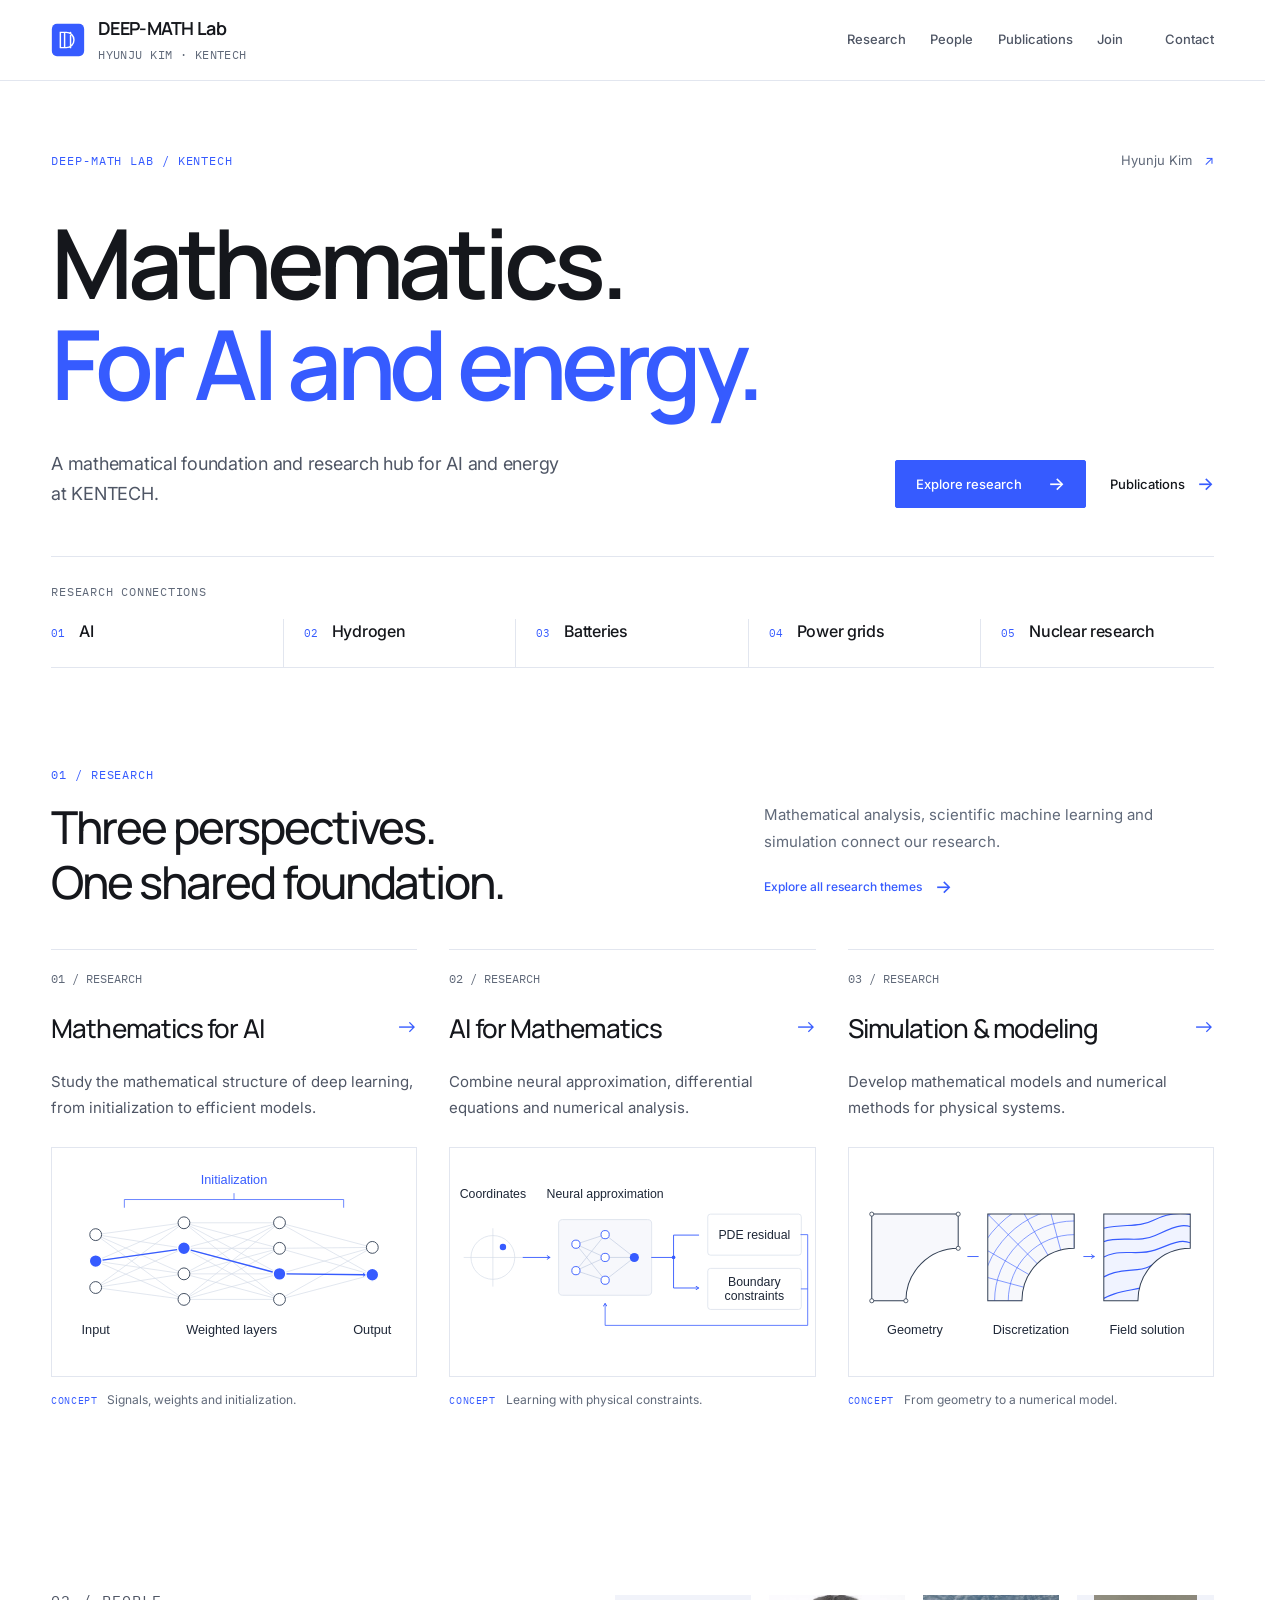
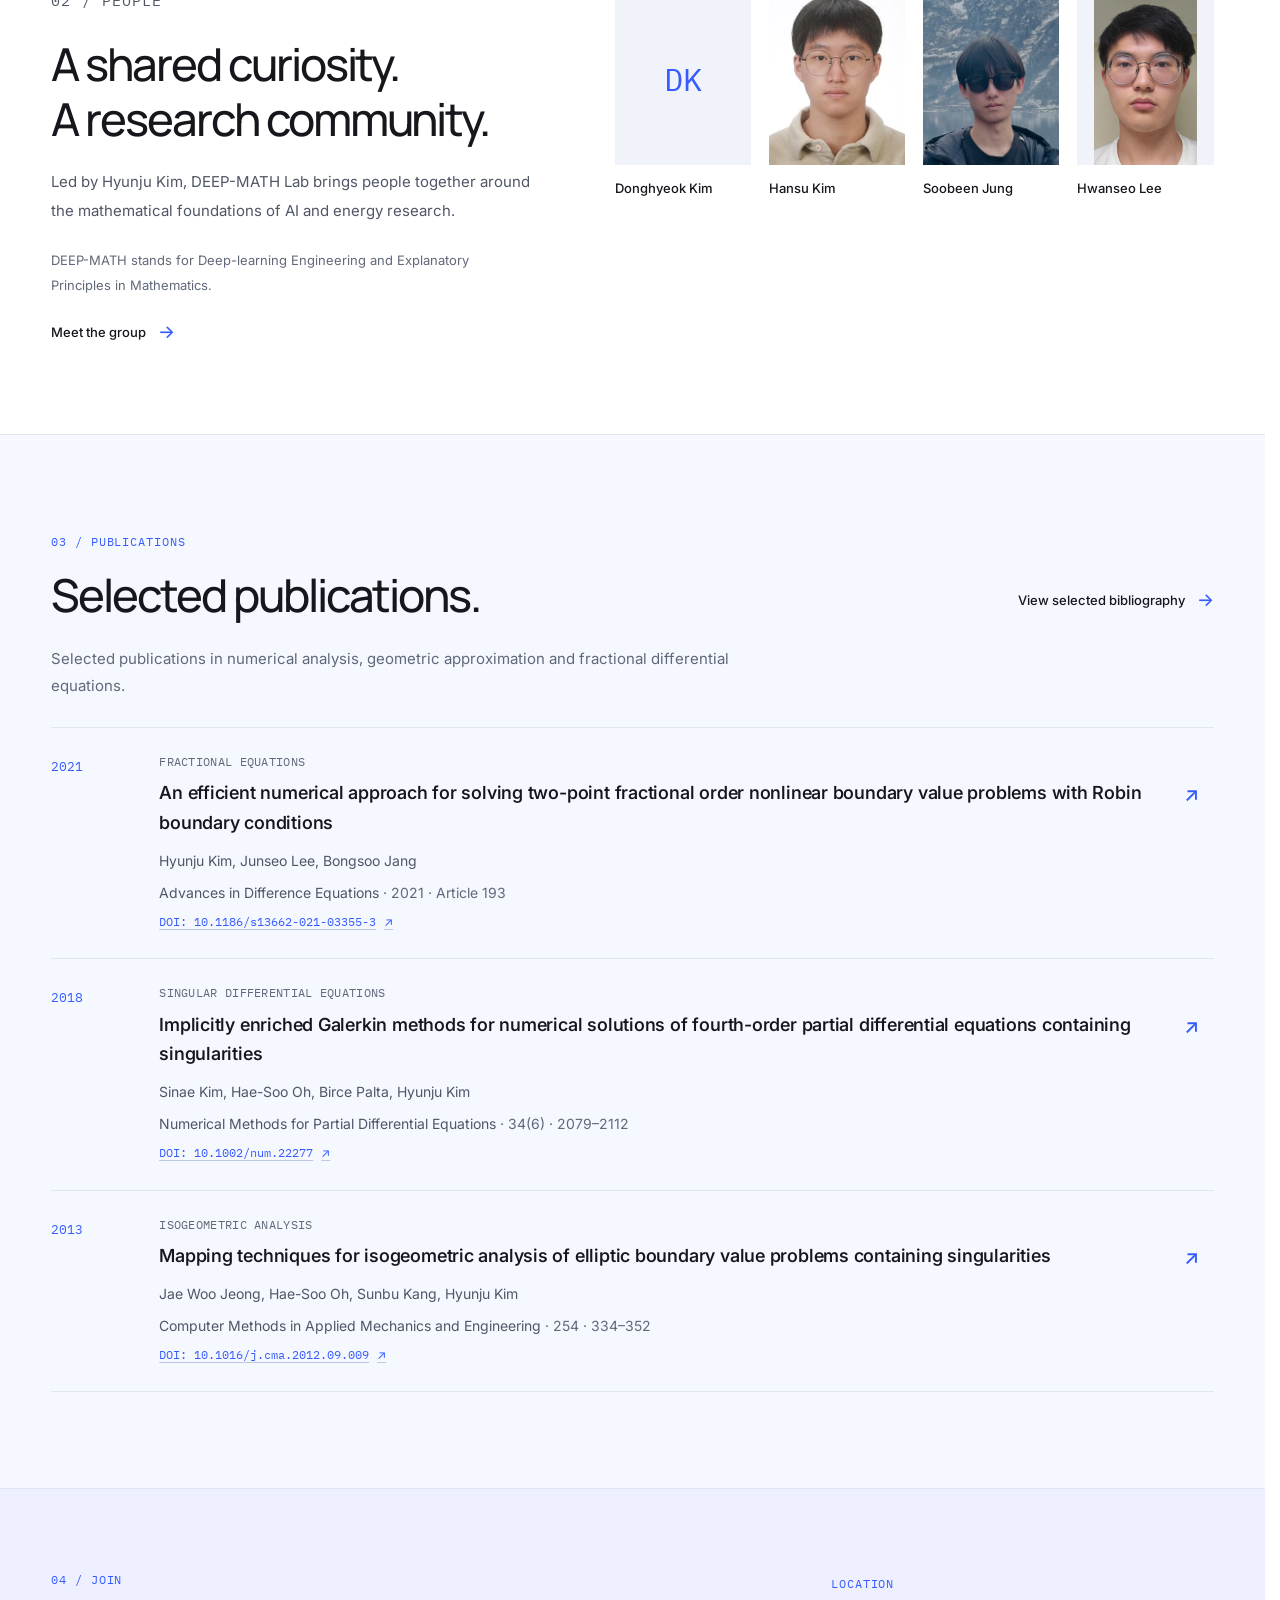
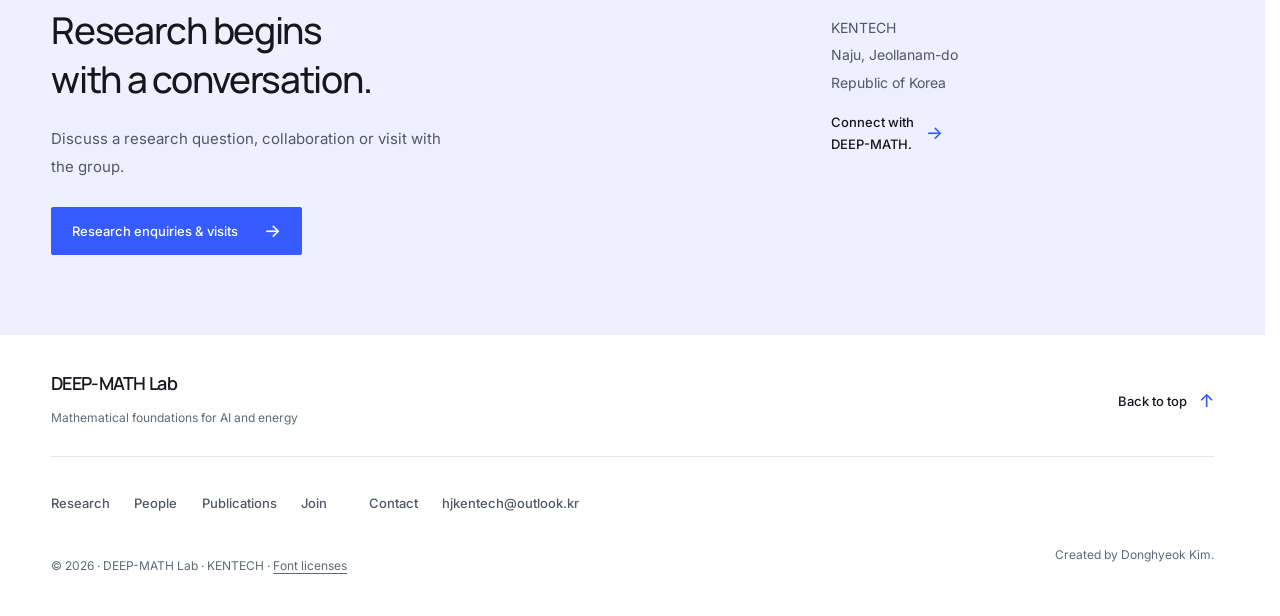
==== commit 109cac0f: "Release 1.4.0: refine all pages and research visuals" ====
--- a/index.html
+++ b/index.html
@@ -7,12 +7,11 @@
   <meta name="theme-color" content="#ffffff"><meta name="robots" content="index,follow">
   <link rel="canonical" href="https://deepmathlab.github.io/"><meta property="og:type" content="website"><meta property="og:site_name" content="DEEP-MATH Lab">
   <meta property="og:title" content="DEEP-MATH Lab | Mathematics for AI and Energy | KENTECH"><meta property="og:description" content="Mathematical foundations and a research hub for AI, hydrogen, batteries, power grids, and nuclear research at KENTECH, led by Hyunju Kim."><meta property="og:url" content="https://deepmathlab.github.io/">
-  <meta property="og:locale" content="en_US"><meta property="og:image" content="https://deepmathlab.github.io/share-card.png?v=1.3.0"><meta property="og:image:secure_url" content="https://deepmathlab.github.io/share-card.png?v=1.3.0">
+  <meta property="og:locale" content="en_US"><meta property="og:image" content="https://deepmathlab.github.io/share-card.png?v=1.4.0"><meta property="og:image:secure_url" content="https://deepmathlab.github.io/share-card.png?v=1.4.0">
   <meta property="og:image:type" content="image/png"><meta property="og:image:width" content="1200"><meta property="og:image:height" content="630"><meta property="og:image:alt" content="DEEP-MATH Lab — Mathematical foundations for AI and energy at KENTECH">
-  <meta name="twitter:card" content="summary_large_image"><meta name="twitter:title" content="DEEP-MATH Lab | Mathematics for AI and Energy | KENTECH"><meta name="twitter:description" content="Mathematical foundations and a research hub for AI, hydrogen, batteries, power grids, and nuclear research at KENTECH, led by Hyunju Kim."><meta name="twitter:image" content="https://deepmathlab.github.io/share-card.png?v=1.3.0"><link rel="image_src" href="https://deepmathlab.github.io/share-card.png?v=1.3.0">
-  <link rel="preconnect" href="https://fonts.googleapis.com"><link rel="preconnect" href="https://fonts.gstatic.com" crossorigin><link rel="stylesheet" href="https://fonts.googleapis.com/css2?family=IBM+Plex+Mono:wght@400&amp;family=Inter:wght@400;500;600&amp;family=Manrope:wght@500;600;700&amp;display=swap">
-  <link rel="icon" href="./favicon.svg?v=1.3.0" type="image/svg+xml"><link rel="stylesheet" href="./styles.css?v=1.3.0">
-  <script src="./app.js?v=1.3.0" defer></script>
+  <meta name="twitter:card" content="summary_large_image"><meta name="twitter:title" content="DEEP-MATH Lab | Mathematics for AI and Energy | KENTECH"><meta name="twitter:description" content="Mathematical foundations and a research hub for AI, hydrogen, batteries, power grids, and nuclear research at KENTECH, led by Hyunju Kim."><meta name="twitter:image" content="https://deepmathlab.github.io/share-card.png?v=1.4.0"><link rel="image_src" href="https://deepmathlab.github.io/share-card.png?v=1.4.0">
+  <link rel="icon" href="./favicon.svg?v=1.4.0" type="image/svg+xml"><link rel="stylesheet" href="./styles.css?v=1.4.0">
+  <script src="./app.js?v=1.4.0" defer></script>
 </head><body class="lang-en page-home" id="top">
   <a class="skip-link" href="#main">Skip to main content</a><header class="site-header"><div class="container header-inner"><a class="wordmark" href="./index.html" aria-label="DEEP-MATH Lab home">
     <svg class="logo" viewBox="0 0 40 40" aria-hidden="true"><rect x="1" y="1" width="38" height="38" rx="6" fill="#365BFF"/><path d="M11 29V11h7a8 8 0 0 1 0 18h-7m12-18v18m-7-18v18" fill="none" stroke="#fff" stroke-width="1.7" stroke-linecap="round"/></svg><span><strong>DEEP-MATH Lab</strong><small>HYUNJU KIM · KENTECH</small></span></a>
@@ -25,16 +24,16 @@
 One shared foundation.</h2></div><div class="research-overview"><p class="section-intro">Mathematical analysis, scientific machine learning and simulation connect our research.</p><a class="text-link section-link" data-link-kind="internal" href="./research.html">Explore all research themes<span aria-hidden="true">→</span></a></div></div><div class="research-list"><article class="research-item" id="research-mathematics-for-ai">
       <div class="research-card-top"><span class="item-number">01 / RESEARCH</span></div>
       <div class="research-titles"><h3 class="research-title"><a href="./research.html#mathematics-for-ai">Mathematics for AI<span class="research-title-arrow" aria-hidden="true">→</span></a></h3></div>
-      <div class="research-detail"><p>Mathematical analysis of deep learning, including weight initialization, signal propagation, and knowledge distillation.</p></div><figure class="research-preview"><div class="research-image"><img src="./research-initialization.webp" width="1200" height="503" alt="Two loss-versus-iteration plots comparing initialization settings for PINNs solving the Burgers equation." loading="lazy" decoding="async"></div><figcaption><p>Initialization and learning</p><span class="figure-source">Lab research introduction, 2025</span><a class="figure-view" data-link-kind="external" href="./research-initialization.png" target="_blank" rel="noopener noreferrer">View full-size figure<span aria-hidden="true">↗</span></a></figcaption></figure></article><article class="research-item" id="research-ai-for-mathematics">
+      <div class="research-detail"><p>Study the mathematical structure of deep learning, from initialization to efficient models.</p></div><figure class="concept-figure"><img src="./research-concept-ai.svg" width="800" height="500" alt="A schematic neural network showing signals passing through weighted layers, with initialization as a mathematical choice." loading="lazy" decoding="async"><figcaption><span>CONCEPT</span>Signals, weights and initialization.</figcaption></figure></article><article class="research-item" id="research-ai-for-mathematics">
       <div class="research-card-top"><span class="item-number">02 / RESEARCH</span></div>
       <div class="research-titles"><h3 class="research-title"><a href="./research.html#ai-for-mathematics">AI for Mathematics<span class="research-title-arrow" aria-hidden="true">→</span></a></h3></div>
-      <div class="research-detail"><p>Physics-informed machine learning and deep numerical methods that combine neural networks with differential equations and numerical analysis.</p></div><figure class="research-preview"><div class="research-image"><img src="./research-helmholtz.webp" width="1200" height="1192" alt="Approximate Helmholtz solution plotted on a curved geometry with x and y coordinates." loading="lazy" decoding="async"></div><figcaption><p>Neural networks and numerical approximation</p><span class="figure-source">Lab research introduction, 2025</span><a class="figure-view" data-link-kind="external" href="./research-helmholtz.png" target="_blank" rel="noopener noreferrer">View full-size figure<span aria-hidden="true">↗</span></a></figcaption></figure></article><article class="research-item" id="research-simulation-modeling">
+      <div class="research-detail"><p>Combine neural approximation, differential equations and numerical analysis.</p></div><figure class="concept-figure"><img src="./research-concept-pinn.svg" width="800" height="500" alt="Coordinates enter a neural approximation that is constrained by PDE residuals and boundary conditions." loading="lazy" decoding="async"><figcaption><span>CONCEPT</span>Learning with physical constraints.</figcaption></figure></article><article class="research-item" id="research-simulation-modeling">
       <div class="research-card-top"><span class="item-number">03 / RESEARCH</span></div>
       <div class="research-titles"><h3 class="research-title"><a href="./research.html#simulation-modeling">Simulation &amp; modeling<span class="research-title-arrow" aria-hidden="true">→</span></a></h3></div>
-      <div class="research-detail"><p>Mathematical models and numerical methods for physical systems, including fluid flow, heat transfer, phase-field models, and fractional dynamics.</p></div><figure class="research-preview"><div class="research-image"><img src="./research-phase-field.webp" width="1200" height="1137" alt="Phase-field pattern on a circular domain, shown with coordinate axes and a color scale." loading="lazy" decoding="async"></div><figcaption><p>Phase-field modeling</p><span class="figure-source">Lab research introduction, 2025</span><a class="figure-view" data-link-kind="external" href="./research-phase-field.png" target="_blank" rel="noopener noreferrer">View full-size figure<span aria-hidden="true">↗</span></a></figcaption></figure></article></div></div></section>
-          <section class="section overview-section container" id="people"><div class="lab-overview"><div class="overview-copy"><p class="eyebrow section-number">02 / People</p><h2>A common foundation<br>
-for connected research.</h2><p>DEEP-MATH Lab is led by Hyunju Kim at KENTECH. We bring mathematical analysis, computational methods, and scientific machine learning into AI and energy research.</p><p class="lab-name-note">DEEP-MATH stands for Deep-learning Engineering and Explanatory Principles in Mathematics.</p><a class="text-link" data-link-kind="internal" href="./people.html">Meet the group<span aria-hidden="true">→</span></a></div><figure class="foundation-map"><figcaption class="eyebrow">SHARED MATHEMATICAL FOUNDATION</figcaption><div class="foundation-core"><h3>Mathematics connects the fields.</h3><ul class="foundation-methods" aria-label="Common methods"><li>Mathematical analysis</li><li>Learning methods</li><li>Simulation &amp; modeling</li></ul></div><div class="foundation-branches" aria-hidden="true"></div><ul class="foundation-areas" aria-label="Research connections"><li>AI</li><li>Hydrogen</li><li>Batteries</li><li>Power grids</li><li>Nuclear research</li></ul></figure></div></section>
-          <section class="section publications-section" id="publications"><div class="container"><div class="section-head"><div><p class="eyebrow section-number">03 / Publications</p><h2>Ideas, in print.</h2></div><a class="text-link" data-link-kind="internal" href="./publications.html">View selected bibliography<span aria-hidden="true">→</span></a></div><p class="publications-intro">Selected publications in numerical analysis, geometric approximation and fractional differential equations.</p><div id="publication-list"><article class="publication" data-year="2021" data-topic="fractional" data-search="an efficient numerical approach for solving two-point fractional order nonlinear boundary value problems with robin boundary conditions hyunju kim, junseo lee, bongsoo jang advances in difference equations 10.1186/s13662-021-03355-3">
+      <div class="research-detail"><p>Develop mathematical models and numerical methods for physical systems.</p></div><figure class="concept-figure"><img src="./research-concept-modeling.svg" width="800" height="500" alt="A conceptual sequence from curved geometry to discretization and a schematic field representation." loading="lazy" decoding="async"><figcaption><span>CONCEPT</span>From geometry to a numerical model.</figcaption></figure></article></div></div></section>
+          <section class="section overview-section container" id="people"><div class="lab-overview"><div class="overview-copy"><p class="eyebrow section-number">02 / People</p><h2>A shared curiosity.<br>
+A research community.</h2><p>Led by Hyunju Kim, DEEP-MATH Lab brings people together around the mathematical foundations of AI and energy research.</p><p class="lab-name-note">DEEP-MATH stands for Deep-learning Engineering and Explanatory Principles in Mathematics.</p><a class="text-link" data-link-kind="internal" href="./people.html">Meet the group<span aria-hidden="true">→</span></a></div><ul class="people-preview" aria-label="Group members"><li><a class="people-peek" href="./people.html#member-dk"><div class="peek-portrait">DK</div><span>Donghyeok Kim</span></a></li><li><a class="people-peek" href="./people.html#member-hk"><div class="peek-portrait"><img src="./hansu-kim.webp" alt="Hansu Kim" width="472" height="472" loading="lazy" decoding="async"></div><span>Hansu Kim</span></a></li><li><a class="people-peek" href="./people.html#member-sj"><div class="peek-portrait"><img src="./soobeen-jung.webp" alt="Soobeen Jung" width="600" height="701" loading="lazy" decoding="async"></div><span>Soobeen Jung</span></a></li><li><a class="people-peek people-peek--contain" href="./people.html#member-hl"><div class="peek-portrait"><img src="./hwanseo-lee.webp" alt="Hwanseo Lee" width="600" height="992" loading="lazy" decoding="async"></div><span>Hwanseo Lee</span></a></li></ul></div></section>
+          <section class="section publications-section" id="publications"><div class="container"><div class="section-head"><div><p class="eyebrow section-number">03 / Publications</p><h2>Selected publications.</h2></div><a class="text-link" data-link-kind="internal" href="./publications.html">View selected bibliography<span aria-hidden="true">→</span></a></div><p class="publications-intro">Selected publications in numerical analysis, geometric approximation and fractional differential equations.</p><div id="publication-list"><article class="publication" data-year="2021" data-topic="fractional" data-search="an efficient numerical approach for solving two-point fractional order nonlinear boundary value problems with robin boundary conditions hyunju kim, junseo lee, bongsoo jang advances in difference equations 10.1186/s13662-021-03355-3">
               <span class="pub-year">2021</span><div class="pub-body"><span class="pub-type">Fractional equations</span>
               <h3><a href="https://doi.org/10.1186/s13662-021-03355-3" target="_blank" rel="noopener noreferrer">An efficient numerical approach for solving two-point fractional order nonlinear boundary value problems with Robin boundary conditions<span class="pub-arrow" aria-hidden="true">↗</span></a></h3>
               <p class="pub-authors">Hyunju Kim, Junseo Lee, Bongsoo Jang</p><p class="pub-journal"><span>Advances in Difference Equations</span> · 2021 · Article 193</p>
@@ -50,5 +49,6 @@
           <section class="contact-section" id="contact"><div class="container contact-layout"><div class="contact-copy"><p class="eyebrow section-number">04 / Join</p><h2>Research begins<br>
 with a conversation.</h2><p>Discuss a research question, collaboration or visit with the group.</p><a class="button-primary" data-link-kind="internal" href="./join.html">Research enquiries &amp; visits<span aria-hidden="true">→</span></a></div><div class="contact-location"><p class="eyebrow">LOCATION</p><p>KENTECH<br>
 Naju, Jeollanam-do<br>
-Republic of Korea</p><a class="text-link" data-link-kind="internal" href="./contact.html">Contact.<span aria-hidden="true">→</span></a></div></div></section></main><footer class="site-footer"><div class="container"><div class="footer-top"><div><strong>DEEP-MATH Lab</strong><span>Mathematical foundations for AI and energy</span></div><a class="text-link" data-link-kind="internal" href="#top">Back to top<span aria-hidden="true">↑</span></a></div><nav class="footer-navigation" aria-label="Explore the lab"><a href="./research.html">Research</a><a href="./people.html">People</a><a href="./publications.html">Publications</a><a href="./join.html">Join</a><a href="./contact.html">Contact</a><a href="mailto:hjkentech@outlook.kr">hjkentech@outlook.kr</a></nav><div class="footer-bottom"><span>© 2026 · DEEP-MATH Lab · KENTECH</span><p class="creator-credit">Created by Donghyeok Kim.</p></div></div></footer>
+Republic of Korea</p><a class="text-link" data-link-kind="internal" href="./contact.html">Connect with<br>
+DEEP-MATH.<span aria-hidden="true">→</span></a></div></div></section></main><footer class="site-footer"><div class="container"><div class="footer-top"><div><strong>DEEP-MATH Lab</strong><span>Mathematical foundations for AI and energy</span></div><a class="text-link" data-link-kind="internal" href="#top">Back to top<span aria-hidden="true">↑</span></a></div><nav class="footer-navigation" aria-label="Explore the lab"><a href="./research.html">Research</a><a href="./people.html">People</a><a href="./publications.html">Publications</a><a href="./join.html">Join</a><a href="./contact.html">Contact</a><a href="mailto:hjkentech@outlook.kr">hjkentech@outlook.kr</a></nav><div class="footer-bottom"><span>© 2026 · DEEP-MATH Lab · KENTECH · <a class="font-license-link" href="https://github.com/DeepMathLab/DeepMathLab.github.io/blob/main/ASSET_LICENSES.md" target="_blank" rel="noopener noreferrer">Font licenses</a></span><p class="creator-credit">Created by Donghyeok Kim.</p></div></div></footer>
 </body></html>
--- a/styles.css
+++ b/styles.css
@@ -1,3 +1,7 @@
+/* SIL OFL 1.1; copyright and full licenses: ASSET_LICENSES.md and licenses/. */
+@font-face { font-family: 'Inter'; src: url('./fonts/inter.woff') format('woff'); font-weight: 100 900; font-style: normal; font-display: swap; }
+@font-face { font-family: 'Manrope'; src: url('./fonts/manrope.woff') format('woff'); font-weight: 200 800; font-style: normal; font-display: swap; }
+@font-face { font-family: 'IBM Plex Mono'; src: url('./fonts/ibm-plex-mono.woff') format('woff'); font-weight: 400; font-style: normal; font-display: swap; }
 :root {
   --paper: #FFFFFF;
   --white: #ffffff;
@@ -589,6 +593,7 @@
 .footer-navigation a:hover { color: var(--accent); text-decoration: underline; text-underline-offset: 4px; }
 .footer-navigation .footer-email { color: var(--accent); overflow-wrap: anywhere; }
 .footer-bottom { font-size: 12px; }
+.font-license-link { display: inline-flex; align-items: center; min-height: 44px; text-decoration: underline; text-underline-offset: 3px; }
 
 @media (hover: hover) and (pointer: fine) {
   .research-item:hover { background: var(--surface-hover); box-shadow: inset 0 2px 0 var(--accent); }
@@ -753,3 +758,207 @@
 .research-description { max-width: 60ch; }
 
 .portrait-slot--photo.portrait-slot--contain img { object-fit: contain; }
+/* Purposeful detail-page layouts and conceptual research graphics. */
+.page-hero { padding-block: 60px 46px; }
+.page-hero-layout { display: grid; grid-template-columns: minmax(0, 1.2fr) minmax(0, 1fr); gap: 64px; align-items: end; }
+.page-hero-layout h1 { max-width: 20ch; margin: 0; font-size: clamp(44px, 4.45vw, 62px); line-height: 1.08; letter-spacing: -.048em; }
+.page-hero-layout .page-intro { max-width: 45ch; margin: 0 0 5px; font-size: 17px; line-height: 1.75; }
+.concept-figure { margin: 26px 0 0; }
+.concept-figure img { display: block; width: 100%; height: auto; border: 1px solid var(--line); }
+.concept-figure figcaption { display: flex; align-items: baseline; gap: 10px; margin-top: 12px; color: var(--muted); font-size: 12px; line-height: 1.8; }
+.concept-figure figcaption > span { color: var(--accent); font-family: var(--mono); font-size: 10px; letter-spacing: .06em; }
+.people-preview { display: grid; grid-template-columns: repeat(4, minmax(0, 1fr)); gap: 18px; margin: 0; padding: 8px 0 0; list-style: none; }
+.people-peek { display: block; min-width: 0; }
+.peek-portrait { display: flex; align-items: center; justify-content: center; width: 100%; aspect-ratio: 4/5; overflow: hidden; background: var(--placeholder-bg); color: var(--accent); font-family: var(--mono); font-size: 32px; }
+.peek-portrait img { width: 100%; height: 100%; object-fit: cover; }
+.people-peek--contain img { object-fit: contain; }
+.people-peek > span { display: block; padding-block: 13px; font-size: 13px; font-weight: 500; line-height: 1.6; }
+.people-peek:hover > span { color: var(--accent); }
+.research-chapters { display: grid; grid-template-columns: repeat(3, minmax(0, 1fr)); gap: 24px; margin-bottom: 64px; }
+.research-chapters a { display: grid; grid-template-columns: minmax(0, 1fr) auto; gap: 15px; min-height: 118px; padding-block: 20px; border-top: 1px solid var(--line); border-bottom: 1px solid var(--line); color: var(--ink); font-family: var(--display); font-size: 20px; line-height: 1.35; letter-spacing: -.025em; }
+.research-chapters .eyebrow { grid-column: 1/-1; font-size: 11px; }
+.research-chapters .chapter-number { grid-column: 1/-1; color: var(--accent); font-family: var(--mono); font-size: 12px; letter-spacing: .04em; }
+.research-chapters a > span:last-child { color: var(--accent); }
+.research-chapters a::after { display: none; }
+.research-chapters a:hover { color: var(--accent); }
+.page-research .research-detail-block { padding-block: 48px; margin: 0; border-top: 1px solid var(--line); }
+.research-spread { display: grid; grid-template-columns: minmax(0, 1fr) minmax(0, 1fr); gap: 64px; align-items: start; }
+.research-spread-copy > .eyebrow { margin-bottom: 16px; }
+.research-spread h2 { max-width: 23ch; font-size: 36px; line-height: 1.22; letter-spacing: -.04em; }
+.research-question { max-width: 42ch; margin: 25px 0 0; font-size: 21px; font-weight: 500; line-height: 1.55; letter-spacing: -.025em; }
+.research-spread .research-description { max-width: 52ch; margin-top: 17px; font-size: 15px; line-height: 1.8; }
+.research-example { min-width: 0; }
+.research-spread--wide .research-spread-copy { grid-column: 1/-1; display: grid; grid-template-columns: minmax(0, 1fr) minmax(0, 1fr); gap: 0 64px; }
+.research-spread--wide .research-spread-copy > :not(.axis-summary) { grid-column: 1; }
+.research-spread--wide .axis-summary { grid-column: 2; grid-row: 2/5; align-self: start; margin: 0; }
+.research-spread--wide .research-example { grid-column: 1/-1; }
+.research-example > .eyebrow { margin-bottom: 18px; }
+.research-example .research-figure { margin: 0; }
+.research-example .research-image { display: flex; align-items: center; justify-content: center; width: 100%; max-width: none; height: 330px; padding: 14px; background: var(--surface); }
+.research-example .research-image img { width: 100%; height: 100%; min-height: 0; object-fit: contain; }
+.example-reading { margin: 18px 0 0; padding-top: 18px; border-top: 1px solid var(--line); color: var(--soft); font-size: 14px; line-height: 1.8; }
+.research-spread--wide .research-image { height: auto; aspect-ratio: 2399/1005; }
+.page-research .numerical-foundations { margin-top: 40px; }
+.page-research .research-connections { display: grid; grid-template-columns: minmax(0, .85fr) minmax(0, 1.15fr); gap: 64px; align-items: start; margin: 24px 0 0; padding: 48px 0 0; border-top: 1px solid var(--line); border-bottom: 0; }
+.page-research .research-connections h2 { margin-top: 16px; font-size: 34px; line-height: 1.25; }
+.page-research .research-connections .foundation-map { margin: 0; }
+.page-research .axis-summary { margin-bottom: 0; gap: 20px; }
+.page-research .axis-summary li { font-size: 13px; line-height: 1.7; }
+.directory-nav { display: flex; flex-wrap: wrap; gap: 28px; margin: -20px 0 36px; padding-bottom: 16px; border-bottom: 1px solid var(--line); }
+.research-chapters, .directory-nav { position: static; top: auto; left: auto; right: auto; max-height: none; overflow: visible; padding-inline: 0; padding-top: 0; background: transparent; box-shadow: none; }
+.directory-nav a { padding-block: 10px; }
+.page-people .pi-profile { grid-template-columns: 250px minmax(0, 1fr); max-width: none; gap: 64px; padding-bottom: 60px; }
+.page-people .pi-portrait { width: 250px; }
+.page-people .pi-text h3 { font-size: 40px; line-height: 1.2; }
+.page-people .pi-description { max-width: 62ch; }
+.faculty-links { display: flex; flex-wrap: wrap; gap: 12px 30px; }
+.page-people .members-heading { display: flex; align-items: end; justify-content: space-between; gap: 30px; margin-top: 0; margin-bottom: 28px; }
+.page-people .members-heading h2 { margin-top: 10px; font-size: 36px; line-height: 1.25; }
+.page-people .people-grid { grid-template-columns: repeat(2, minmax(0, 1fr)); gap: 36px; }
+.page-people .profile-card { display: grid; grid-template-columns: 136px minmax(0, 1fr); gap: 26px; align-items: start; padding: 26px 0; border: 0; border-top: 1px solid var(--line); background: transparent; }
+.page-people .profile-card:hover, .page-people .profile-card:focus-within { background: transparent; border-color: var(--accent); box-shadow: none; }
+.page-people .portrait-slot { width: 136px; margin: 0; }
+.page-people .profile-card h3 { font-size: 24px; }
+.page-people .profile-card p { margin-bottom: 12px; font-size: 13px; line-height: 1.75; }
+.page-people .profile-interests { margin-top: 20px; margin-bottom: 16px; }
+.page-people .profile-interests li { font-size: 13px; line-height: 1.75; }
+.collection-heading { display: flex; align-items: start; justify-content: space-between; gap: 32px; margin-bottom: 28px; }
+.collection-heading > p { margin: 0; }
+.collection-heading strong { display: block; font-size: 17px; font-weight: 500; }
+.collection-heading > p > span { display: block; margin-top: 6px; color: var(--muted); font-size: 13px; }
+.collection-heading .bibliography-links { display: flex; flex-wrap: wrap; gap: 20px; margin: 0; }
+.catalog-controls { margin-bottom: 40px; padding-block: 26px 10px; border-top: 1px solid var(--line); border-bottom: 1px solid var(--line); }
+.page-publications .publication-tools { display: grid; grid-template-columns: minmax(0, 1fr) 185px; gap: 24px; margin: 0 0 22px; }
+.page-publications .search-box, .page-publications .year-filter { display: flex; flex-direction: column; align-items: stretch; gap: 8px; padding: 0; border: 0; background: transparent; }
+.page-publications .search-box > span, .page-publications .year-filter > span { color: var(--muted); font-family: var(--mono); font-size: 11px; letter-spacing: .03em; }
+.page-publications .search-box input, .page-publications .year-filter select { width: 100%; min-height: 50px; padding: 12px 16px; border: 1px solid var(--line); border-radius: 0; background: var(--paper); color: var(--ink); }
+.catalog-filter-row { display: flex; flex-wrap: wrap; justify-content: space-between; align-items: start; gap: 12px 24px; }
+.catalog-filter-row .publication-filters { margin: 0 0 14px; }
+.catalog-filter-row .publication-summary { gap: 15px; min-height: 44px; margin: 0 0 14px; }
+.publication-year-group { display: grid; grid-template-columns: 128px minmax(0, 1fr); gap: 40px; padding-block: 28px 36px; border-top: 1px solid var(--line); }
+.publication-year-group:first-child { border-top: 0; padding-top: 0; }
+.publication-year-group > h2 { color: var(--accent); font-size: 35px; line-height: 1.35; letter-spacing: -.03em; }
+.publication-year-group .publication { grid-template-columns: minmax(0, 1fr); padding-block: 25px; }
+.publication-year-group .publication:first-child { padding-top: 0; border-top: 0; }
+.publication-year-group .pub-year { display: none; }
+.publication-year-group .pub-body h3 { font-size: 24px; line-height: 1.45; }
+.publication-year-group .pub-doi { display: inline-flex; align-items: center; min-height: 44px; gap: 8px; }
+.page-join .join-grid { gap: 30px; }
+.page-join .join-card { padding: 22px 0 26px; border: 0; border-top: 1px solid var(--line); background: transparent; }
+.page-join .join-card:hover { background: transparent; box-shadow: none; }
+.page-join .join-card h2 { font-size: 28px; line-height: 1.3; }
+.page-join .join-card .eyebrow { margin-bottom: 18px; color: var(--accent); }
+.page-join .join-card .text-link { font-size: 12px; }
+.enquiry-preparation { display: grid; grid-template-columns: minmax(0, 1.1fr) minmax(0, .9fr); gap: 80px; margin-top: 50px; padding-top: 48px; border-top: 1px solid var(--line); }
+.enquiry-preparation h2 { margin-top: 15px; font-size: 36px; line-height: 1.25; }
+.enquiry-process { display: grid; gap: 25px; margin: 32px 0; padding: 0; list-style: none; }
+.enquiry-process li { display: grid; grid-template-columns: 32px minmax(0, 1fr); gap: 17px; }
+.enquiry-process h3 { margin: 0 0 7px; font-family: var(--display); font-size: 21px; font-weight: 500; line-height: 1.4; letter-spacing: -.025em; }
+.enquiry-process p { max-width: 48ch; margin: 0; color: var(--soft); font-size: 14px; line-height: 1.8; }
+.enquiry-aside { min-width: 0; padding: 28px; background: var(--surface); border: 1px solid var(--line); }
+.enquiry-aside h3 { margin: 0 0 20px; font-family: var(--display); font-size: 24px; font-weight: 500; letter-spacing: -.035em; }
+.enquiry-aside .enquiry-list { margin: 0; }
+.enquiry-aside .enquiry-list li { padding-block: 11px; font-size: 14px; }
+.enquiry-aside .join-note { margin-top: 26px; }
+.contact-spread { display: grid; grid-template-columns: minmax(0, 1.3fr) minmax(0, .8fr); gap: 80px; }
+.contact-primary { min-width: 0; }
+.contact-primary h2 { margin: 20px 0 24px; font-size: clamp(28px, 3vw, 41px); line-height: 1.3; letter-spacing: -.04em; overflow-wrap: anywhere; }
+.contact-primary h2 a { color: var(--accent); }
+.contact-primary h2 a:hover { text-decoration: underline; text-underline-offset: 8px; }
+.contact-primary h2 span { margin-left: 15px; font-size: 23px; }
+.contact-primary > p:not(.eyebrow) { max-width: 52ch; margin: 0; color: var(--soft); font-size: 16px; line-height: 1.8; }
+.contact-routes { margin-top: 38px; }
+.contact-routes article { display: grid; grid-template-columns: minmax(0, 1fr) auto; gap: 4px 28px; padding-block: 21px; border-top: 1px solid var(--line); }
+.contact-routes h3 { margin: 0; font-family: var(--display); font-size: 21px; font-weight: 500; line-height: 1.5; letter-spacing: -.025em; }
+.contact-routes p { grid-column: 1; margin: 0; color: var(--soft); font-size: 13px; line-height: 1.8; }
+.contact-routes a { grid-column: 2; grid-row: 1/3; align-self: center; font-size: 12px; }
+.campus-card { min-width: 0; padding: 32px; border: 1px solid var(--line); background: var(--surface); }
+.campus-card h2 { margin: 24px 0 0; color: var(--accent); font-size: 68px; font-weight: 500; line-height: 1.15; letter-spacing: -.065em; }
+.campus-institution { margin: 22px 0; font-family: var(--display); font-size: 24px; line-height: 1.4; letter-spacing: -.03em; }
+.campus-card address { padding-top: 24px; border-top: 1px solid var(--line); color: var(--soft); font-size: 14px; font-style: normal; line-height: 1.8; }
+.visit-information { margin-top: 24px; color: var(--muted); font-size: 13px; line-height: 1.8; }
+@media (max-width: 1100px) {
+  .page-hero-layout, .research-spread, .contact-spread { gap: 40px; }
+  .page-people .people-grid { gap: 28px; }
+  .page-people .profile-card { grid-template-columns: 105px minmax(0, 1fr); gap: 20px; }
+  .page-people .portrait-slot { width: 105px; }
+  .enquiry-preparation { gap: 48px; }
+}
+@media (min-width: 1101px) {
+  .page-home .research-title { min-height: 0; }
+}
+@media (max-width: 880px) {
+  .page-hero-layout { grid-template-columns: minmax(0, 1fr); gap: 24px; }
+  .page-hero-layout h1 { font-size: 48px; }
+  .page-hero-layout .page-intro { max-width: 58ch; }
+  .research-spread { grid-template-columns: minmax(0, 1fr); gap: 32px; }
+  .research-spread--wide .research-spread-copy { display: block; }
+  .research-spread--wide .axis-summary { margin-top: 28px; }
+  .research-example .research-image { height: 380px; }
+  .page-research .research-connections { grid-template-columns: minmax(0, 1fr); gap: 38px; }
+  .page-people .pi-profile { grid-template-columns: 190px minmax(0, 1fr); gap: 36px; }
+  .page-people .pi-portrait { width: 190px; }
+  .page-people .people-grid { grid-template-columns: minmax(0, 1fr); }
+  .page-people .profile-card { grid-template-columns: 136px minmax(0, 1fr); }
+  .page-people .portrait-slot { width: 136px; }
+  .collection-heading { flex-direction: column; gap: 20px; }
+  .collection-heading .bibliography-links { gap: 10px 24px; }
+  .publication-year-group { grid-template-columns: 84px minmax(0, 1fr); gap: 24px; }
+  .enquiry-preparation, .contact-spread { grid-template-columns: minmax(0, 1fr); gap: 36px; }
+  .contact-routes { margin-bottom: 10px; }
+}
+@media (max-width: 600px) {
+  .page-hero { padding-block: 38px 32px; }
+  .page-hero-layout h1 { font-size: 38px; }
+  .page-hero-layout .page-intro { font-size: 16px; line-height: 1.75; }
+  .page-content { padding-block: 40px 64px; }
+  .concept-figure figcaption { gap: 8px; font-size: 11px; }
+  .concept-figure figcaption > span { font-size: 9px; }
+  .people-preview { grid-template-columns: repeat(2, minmax(0, 1fr)); gap: 14px 24px; max-width: 430px; padding: 0; }
+  .people-peek > span { font-size: 14px; }
+  .research-chapters { grid-template-columns: minmax(0, 1fr); gap: 0; margin-bottom: 28px; }
+  .research-chapters a { grid-template-columns: 36px minmax(0, 1fr) auto; gap: 12px; min-height: 66px; padding-block: 18px; border-bottom: 0; font-size: 18px; }
+  .research-chapters .chapter-number { grid-column: auto; font-size: 12px; }
+  .research-chapters a:last-child { border-bottom: 1px solid var(--line); }
+  .page-research .research-detail-block { padding-block: 32px; }
+  .research-spread h2 { font-size: 30px; }
+  .research-question { font-size: 19px; margin-top: 21px; }
+  .research-example .research-image { height: 270px; padding: 8px; }
+  .research-example .figure-source, .research-example .figure-view { font-size: 12px; }
+  .page-research .research-connections { padding-top: 32px; }
+  .page-research .research-connections h2 { font-size: 30px; }
+  .page-people .pi-profile { grid-template-columns: minmax(0, 1fr); gap: 28px; padding-bottom: 42px; }
+  .page-people .pi-portrait { width: 205px; }
+  .page-people .pi-text h3 { font-size: 34px; }
+  .page-people .members-heading { align-items: start; flex-direction: column; gap: 10px; }
+  .page-people .members-heading h2 { font-size: 31px; }
+  .page-people .profile-card { grid-template-columns: 95px minmax(0, 1fr); gap: 20px; }
+  .page-people .portrait-slot { width: 95px; }
+  .page-people .profile-card h3 { font-size: 22px; }
+  .page-publications .publication-tools { grid-template-columns: minmax(0, 1fr); gap: 18px; }
+  .catalog-controls { margin-bottom: 32px; padding-top: 22px; }
+  .publication-year-group { grid-template-columns: minmax(0, 1fr); gap: 22px; padding-block: 28px; }
+  .publication-year-group > h2 { font-size: 29px; }
+  .publication-year-group .pub-body h3 { font-size: 21px; line-height: 1.5; }
+  .catalog-filter-row { gap: 0; }
+  .page-join .join-grid { grid-template-columns: minmax(0, 1fr); gap: 10px; }
+  .page-join .join-card h2 { font-size: 27px; }
+  .enquiry-preparation { margin-top: 30px; padding-top: 32px; }
+  .enquiry-preparation h2 { font-size: 30px; }
+  .enquiry-aside { padding: 24px; }
+  .contact-primary h2 { font-size: clamp(24px, 6.1vw, 35px); }
+  .contact-routes article { grid-template-columns: minmax(0, 1fr); gap: 6px; }
+  .contact-routes a { grid-column: 1; grid-row: auto; margin-top: 5px; }
+  .campus-card { padding: 26px; }
+  .campus-card h2 { font-size: 59px; }
+}
+@media (max-width: 360px) {
+  .page-hero-layout h1 { font-size: 34px; }
+  .page-people .profile-card { grid-template-columns: 76px minmax(0, 1fr); gap: 16px; }
+  .page-people .portrait-slot { width: 76px; }
+  .page-people .profile-card h3 { font-size: 20px; }
+}
+.page-publications .page-hero { padding-block: 48px 34px; }
+.page-publications .page-content { padding-top: 40px; }
+.page-publications .collection-heading { margin-bottom: 20px; }
+.page-publications .catalog-controls { padding-top: 20px; margin-bottom: 28px; }
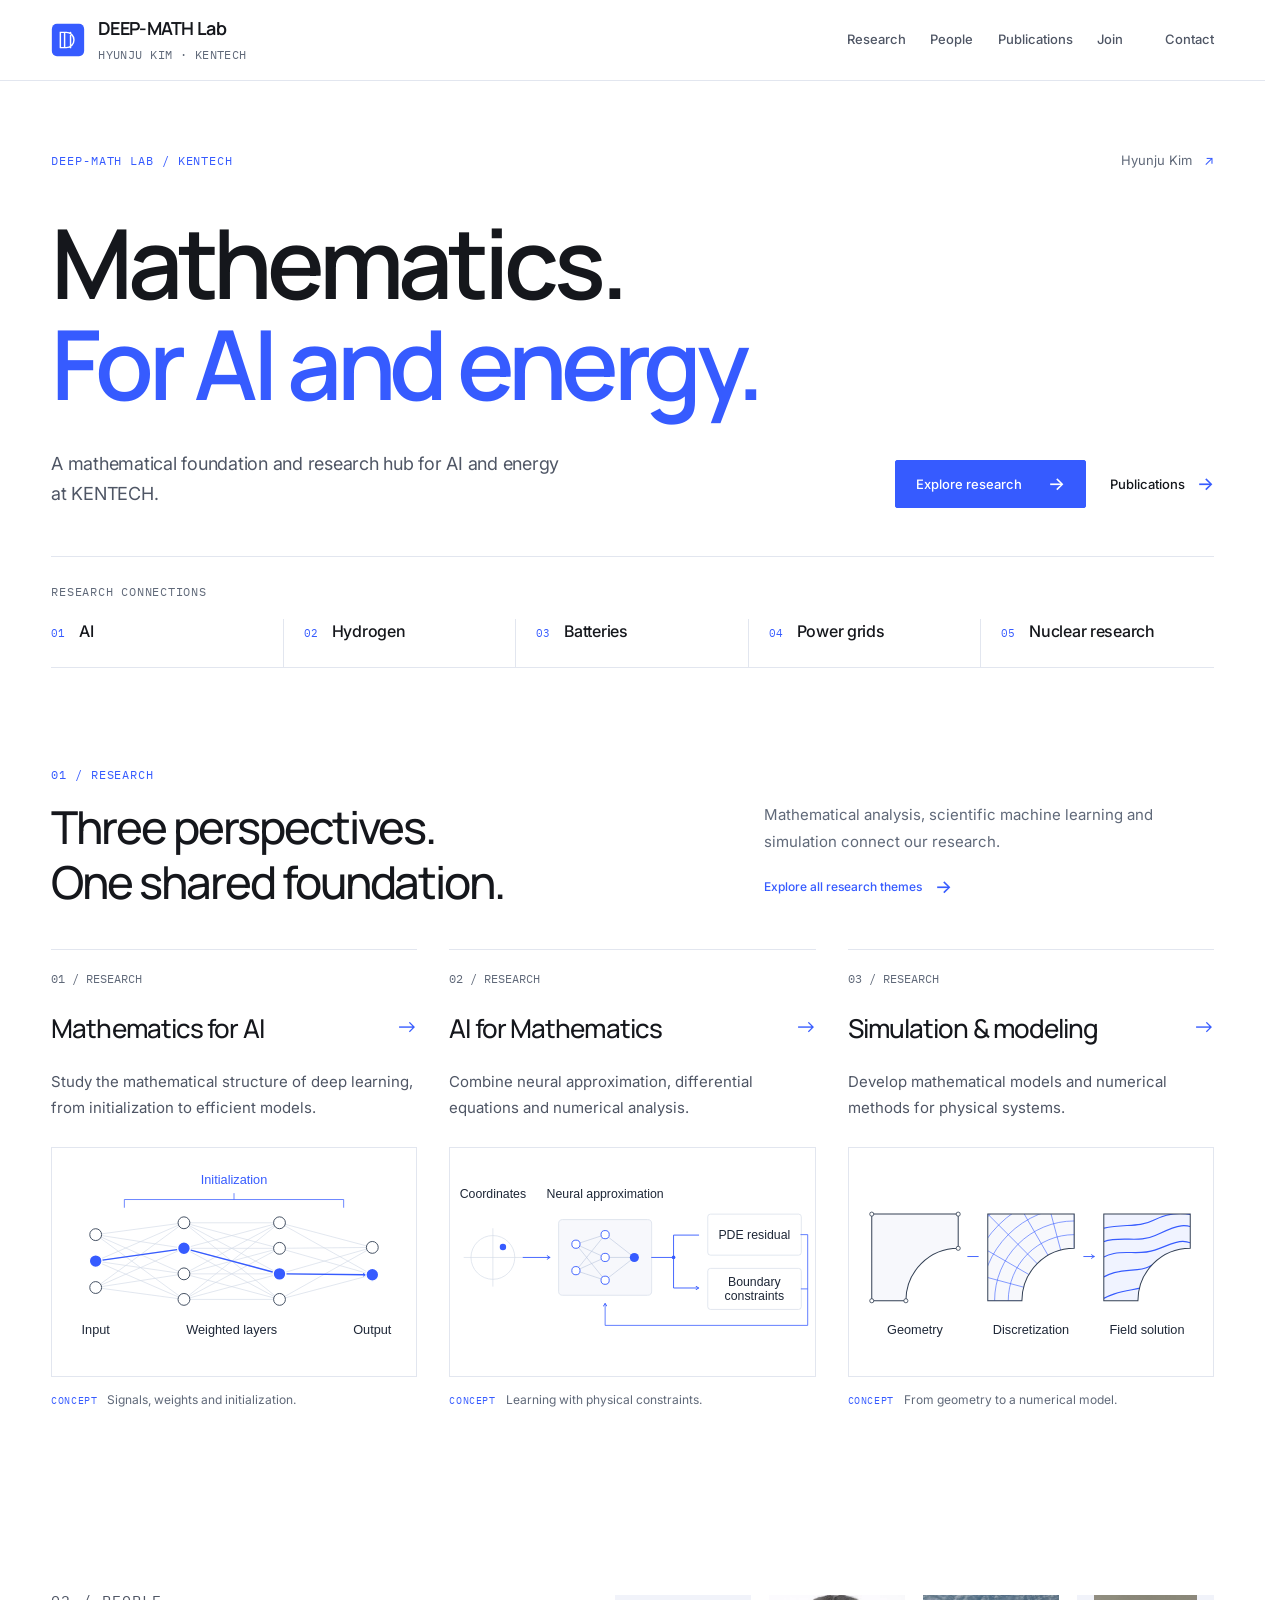
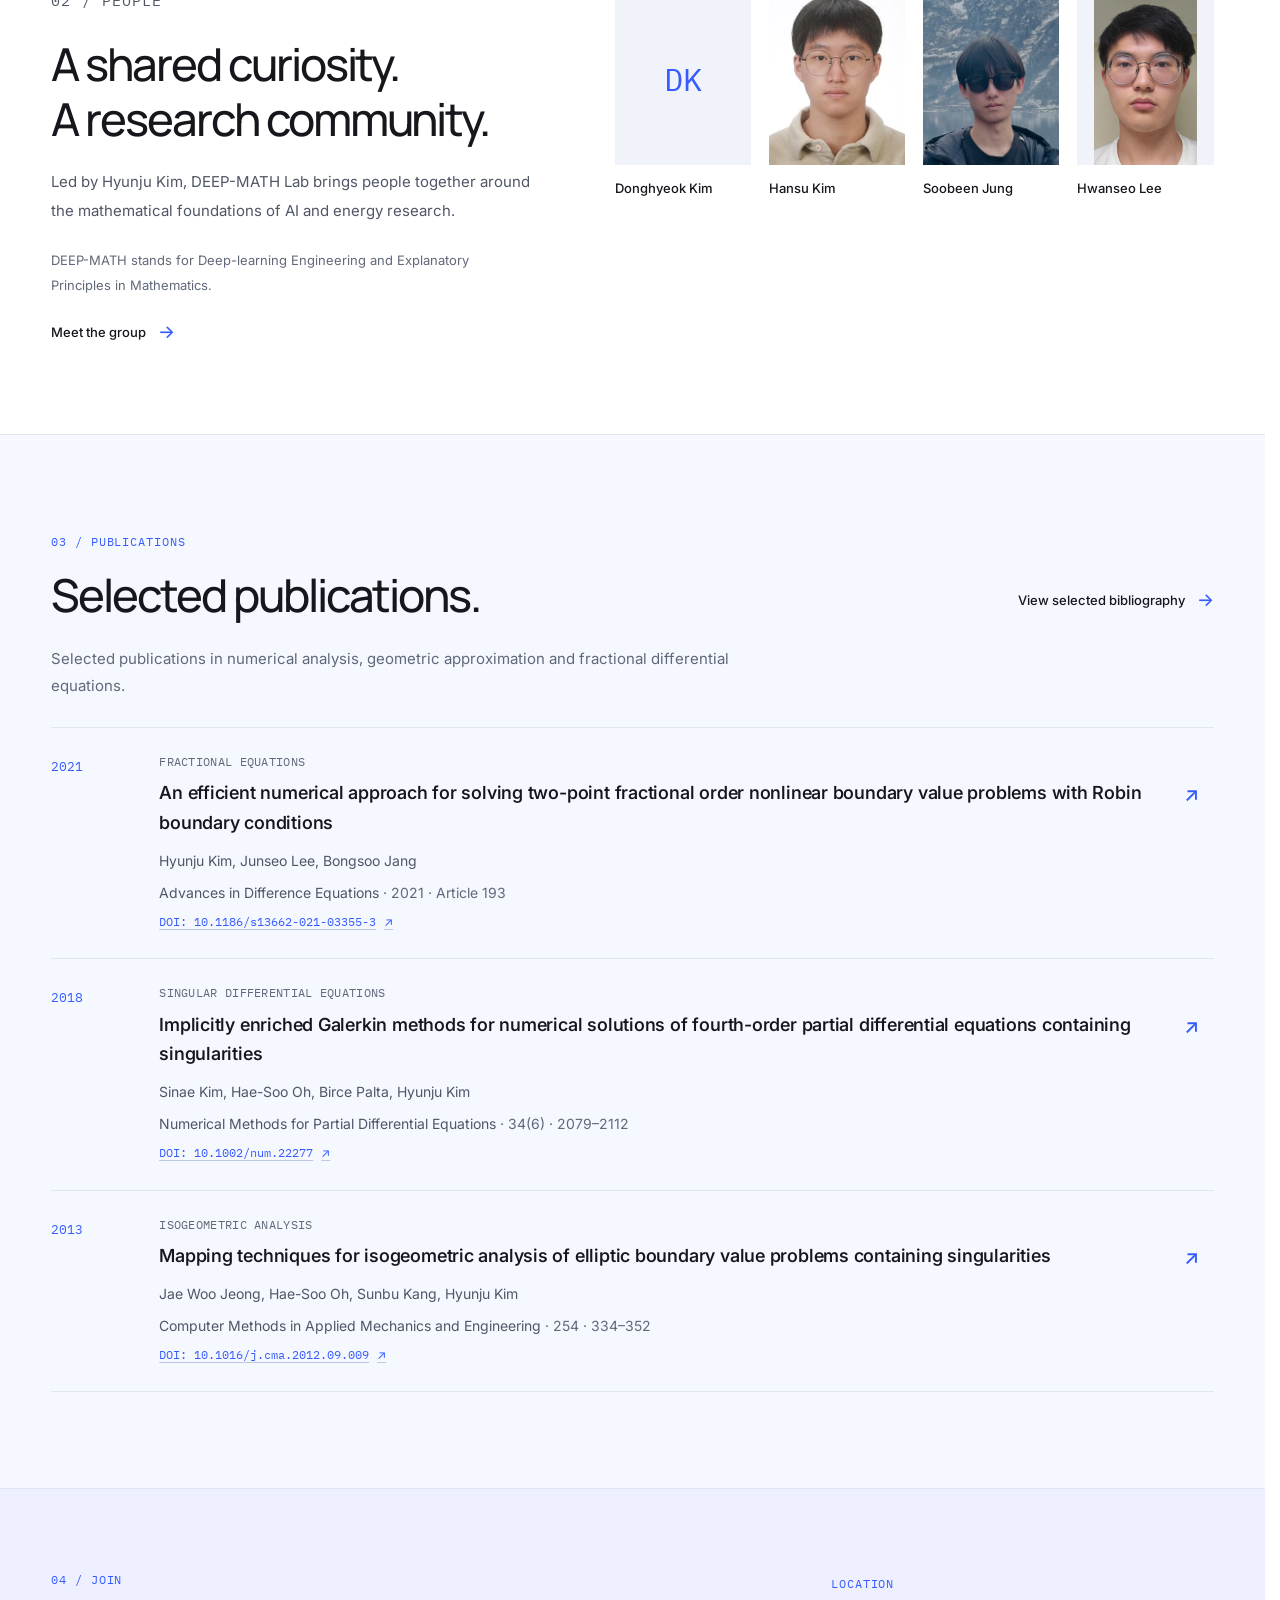
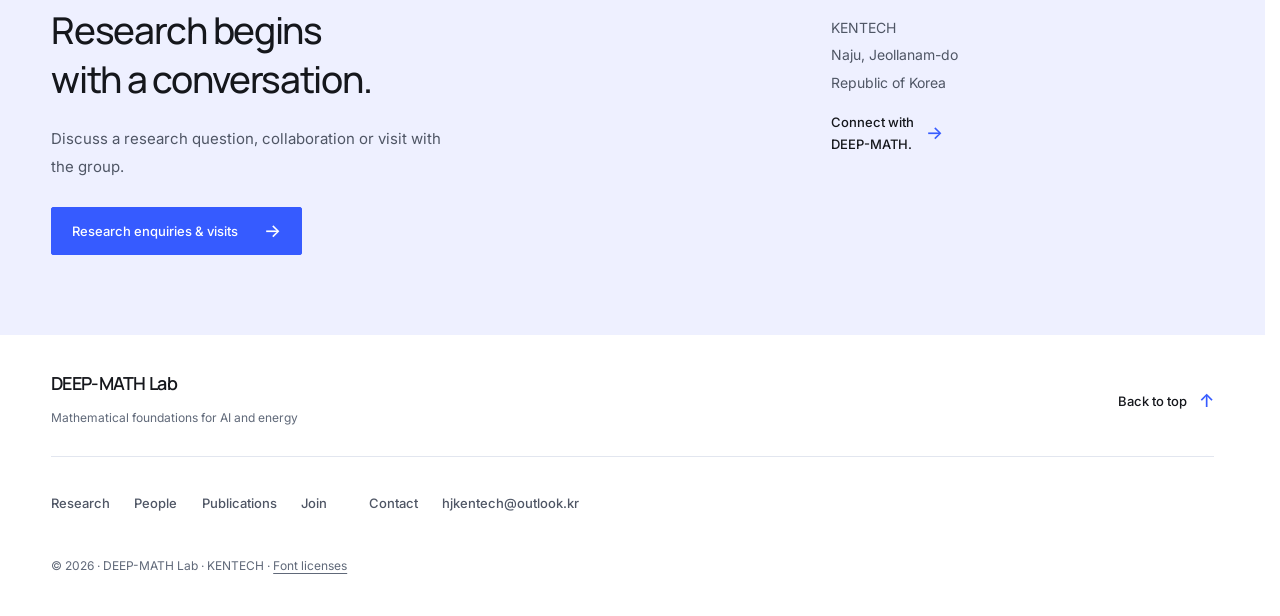
==== commit 192fa4d1: "Release 1.4.1: remove personal footer credit" ====
--- a/index.html
+++ b/index.html
@@ -7,11 +7,11 @@
   <meta name="theme-color" content="#ffffff"><meta name="robots" content="index,follow">
   <link rel="canonical" href="https://deepmathlab.github.io/"><meta property="og:type" content="website"><meta property="og:site_name" content="DEEP-MATH Lab">
   <meta property="og:title" content="DEEP-MATH Lab | Mathematics for AI and Energy | KENTECH"><meta property="og:description" content="Mathematical foundations and a research hub for AI, hydrogen, batteries, power grids, and nuclear research at KENTECH, led by Hyunju Kim."><meta property="og:url" content="https://deepmathlab.github.io/">
-  <meta property="og:locale" content="en_US"><meta property="og:image" content="https://deepmathlab.github.io/share-card.png?v=1.4.0"><meta property="og:image:secure_url" content="https://deepmathlab.github.io/share-card.png?v=1.4.0">
+  <meta property="og:locale" content="en_US"><meta property="og:image" content="https://deepmathlab.github.io/share-card.png?v=1.4.1"><meta property="og:image:secure_url" content="https://deepmathlab.github.io/share-card.png?v=1.4.1">
   <meta property="og:image:type" content="image/png"><meta property="og:image:width" content="1200"><meta property="og:image:height" content="630"><meta property="og:image:alt" content="DEEP-MATH Lab — Mathematical foundations for AI and energy at KENTECH">
-  <meta name="twitter:card" content="summary_large_image"><meta name="twitter:title" content="DEEP-MATH Lab | Mathematics for AI and Energy | KENTECH"><meta name="twitter:description" content="Mathematical foundations and a research hub for AI, hydrogen, batteries, power grids, and nuclear research at KENTECH, led by Hyunju Kim."><meta name="twitter:image" content="https://deepmathlab.github.io/share-card.png?v=1.4.0"><link rel="image_src" href="https://deepmathlab.github.io/share-card.png?v=1.4.0">
-  <link rel="icon" href="./favicon.svg?v=1.4.0" type="image/svg+xml"><link rel="stylesheet" href="./styles.css?v=1.4.0">
-  <script src="./app.js?v=1.4.0" defer></script>
+  <meta name="twitter:card" content="summary_large_image"><meta name="twitter:title" content="DEEP-MATH Lab | Mathematics for AI and Energy | KENTECH"><meta name="twitter:description" content="Mathematical foundations and a research hub for AI, hydrogen, batteries, power grids, and nuclear research at KENTECH, led by Hyunju Kim."><meta name="twitter:image" content="https://deepmathlab.github.io/share-card.png?v=1.4.1"><link rel="image_src" href="https://deepmathlab.github.io/share-card.png?v=1.4.1">
+  <link rel="icon" href="./favicon.svg?v=1.4.1" type="image/svg+xml"><link rel="stylesheet" href="./styles.css?v=1.4.1">
+  <script src="./app.js?v=1.4.1" defer></script>
 </head><body class="lang-en page-home" id="top">
   <a class="skip-link" href="#main">Skip to main content</a><header class="site-header"><div class="container header-inner"><a class="wordmark" href="./index.html" aria-label="DEEP-MATH Lab home">
     <svg class="logo" viewBox="0 0 40 40" aria-hidden="true"><rect x="1" y="1" width="38" height="38" rx="6" fill="#365BFF"/><path d="M11 29V11h7a8 8 0 0 1 0 18h-7m12-18v18m-7-18v18" fill="none" stroke="#fff" stroke-width="1.7" stroke-linecap="round"/></svg><span><strong>DEEP-MATH Lab</strong><small>HYUNJU KIM · KENTECH</small></span></a>
@@ -50,5 +50,5 @@
 with a conversation.</h2><p>Discuss a research question, collaboration or visit with the group.</p><a class="button-primary" data-link-kind="internal" href="./join.html">Research enquiries &amp; visits<span aria-hidden="true">→</span></a></div><div class="contact-location"><p class="eyebrow">LOCATION</p><p>KENTECH<br>
 Naju, Jeollanam-do<br>
 Republic of Korea</p><a class="text-link" data-link-kind="internal" href="./contact.html">Connect with<br>
-DEEP-MATH.<span aria-hidden="true">→</span></a></div></div></section></main><footer class="site-footer"><div class="container"><div class="footer-top"><div><strong>DEEP-MATH Lab</strong><span>Mathematical foundations for AI and energy</span></div><a class="text-link" data-link-kind="internal" href="#top">Back to top<span aria-hidden="true">↑</span></a></div><nav class="footer-navigation" aria-label="Explore the lab"><a href="./research.html">Research</a><a href="./people.html">People</a><a href="./publications.html">Publications</a><a href="./join.html">Join</a><a href="./contact.html">Contact</a><a href="mailto:hjkentech@outlook.kr">hjkentech@outlook.kr</a></nav><div class="footer-bottom"><span>© 2026 · DEEP-MATH Lab · KENTECH · <a class="font-license-link" href="https://github.com/DeepMathLab/DeepMathLab.github.io/blob/main/ASSET_LICENSES.md" target="_blank" rel="noopener noreferrer">Font licenses</a></span><p class="creator-credit">Created by Donghyeok Kim.</p></div></div></footer>
+DEEP-MATH.<span aria-hidden="true">→</span></a></div></div></section></main><footer class="site-footer"><div class="container"><div class="footer-top"><div><strong>DEEP-MATH Lab</strong><span>Mathematical foundations for AI and energy</span></div><a class="text-link" data-link-kind="internal" href="#top">Back to top<span aria-hidden="true">↑</span></a></div><nav class="footer-navigation" aria-label="Explore the lab"><a href="./research.html">Research</a><a href="./people.html">People</a><a href="./publications.html">Publications</a><a href="./join.html">Join</a><a href="./contact.html">Contact</a><a href="mailto:hjkentech@outlook.kr">hjkentech@outlook.kr</a></nav><div class="footer-bottom"><span>© 2026 · DEEP-MATH Lab · KENTECH · <a class="font-license-link" href="https://github.com/DeepMathLab/DeepMathLab.github.io/blob/main/ASSET_LICENSES.md" target="_blank" rel="noopener noreferrer">Font licenses</a></span></div></div></footer>
 </body></html>
--- a/styles.css
+++ b/styles.css
@@ -218,7 +218,6 @@
 .footer-top strong { display: block; margin-bottom: 5px; font-family: var(--display); font-size: 18px; font-weight: 600; line-height: 1.5; letter-spacing: -.04em; }
 .footer-top > div > span { color: var(--muted); font-size: 12px; line-height: 1.8; }
 .footer-bottom { display: flex; justify-content: space-between; gap: 35px; margin-top: 19px; color: var(--muted); font-size: 12px; line-height: 1.9; }
-.creator-credit { max-width: 59ch; margin: 0; text-align: right; }
 
 .lang-ko h1 { font-size: clamp(37px, 4.1vw, 52px); line-height: 1.35; letter-spacing: -.055em; word-spacing: normal; word-break: keep-all; }
 .lang-ko h2 { font-size: clamp(29px, 2.9vw, 37px); line-height: 1.4; letter-spacing: -.04em; word-break: keep-all; }
@@ -361,7 +360,6 @@
   .footer-top > .text-link { flex-shrink: 0; gap: 8px; font-size: 12px; }
   .footer-top strong { font-size: 17px; }
   .footer-bottom { flex-direction: column; gap: 10px; }
-  .creator-credit { max-width: none; text-align: left; }
   .lang-ko h1 { font-size: clamp(30px, 7.6vw, 43px); line-height: 1.35; }
   .lang-ko h2 { font-size: 29px; }
   .lang-ko .hero-subtitle { font-size: 16px; }
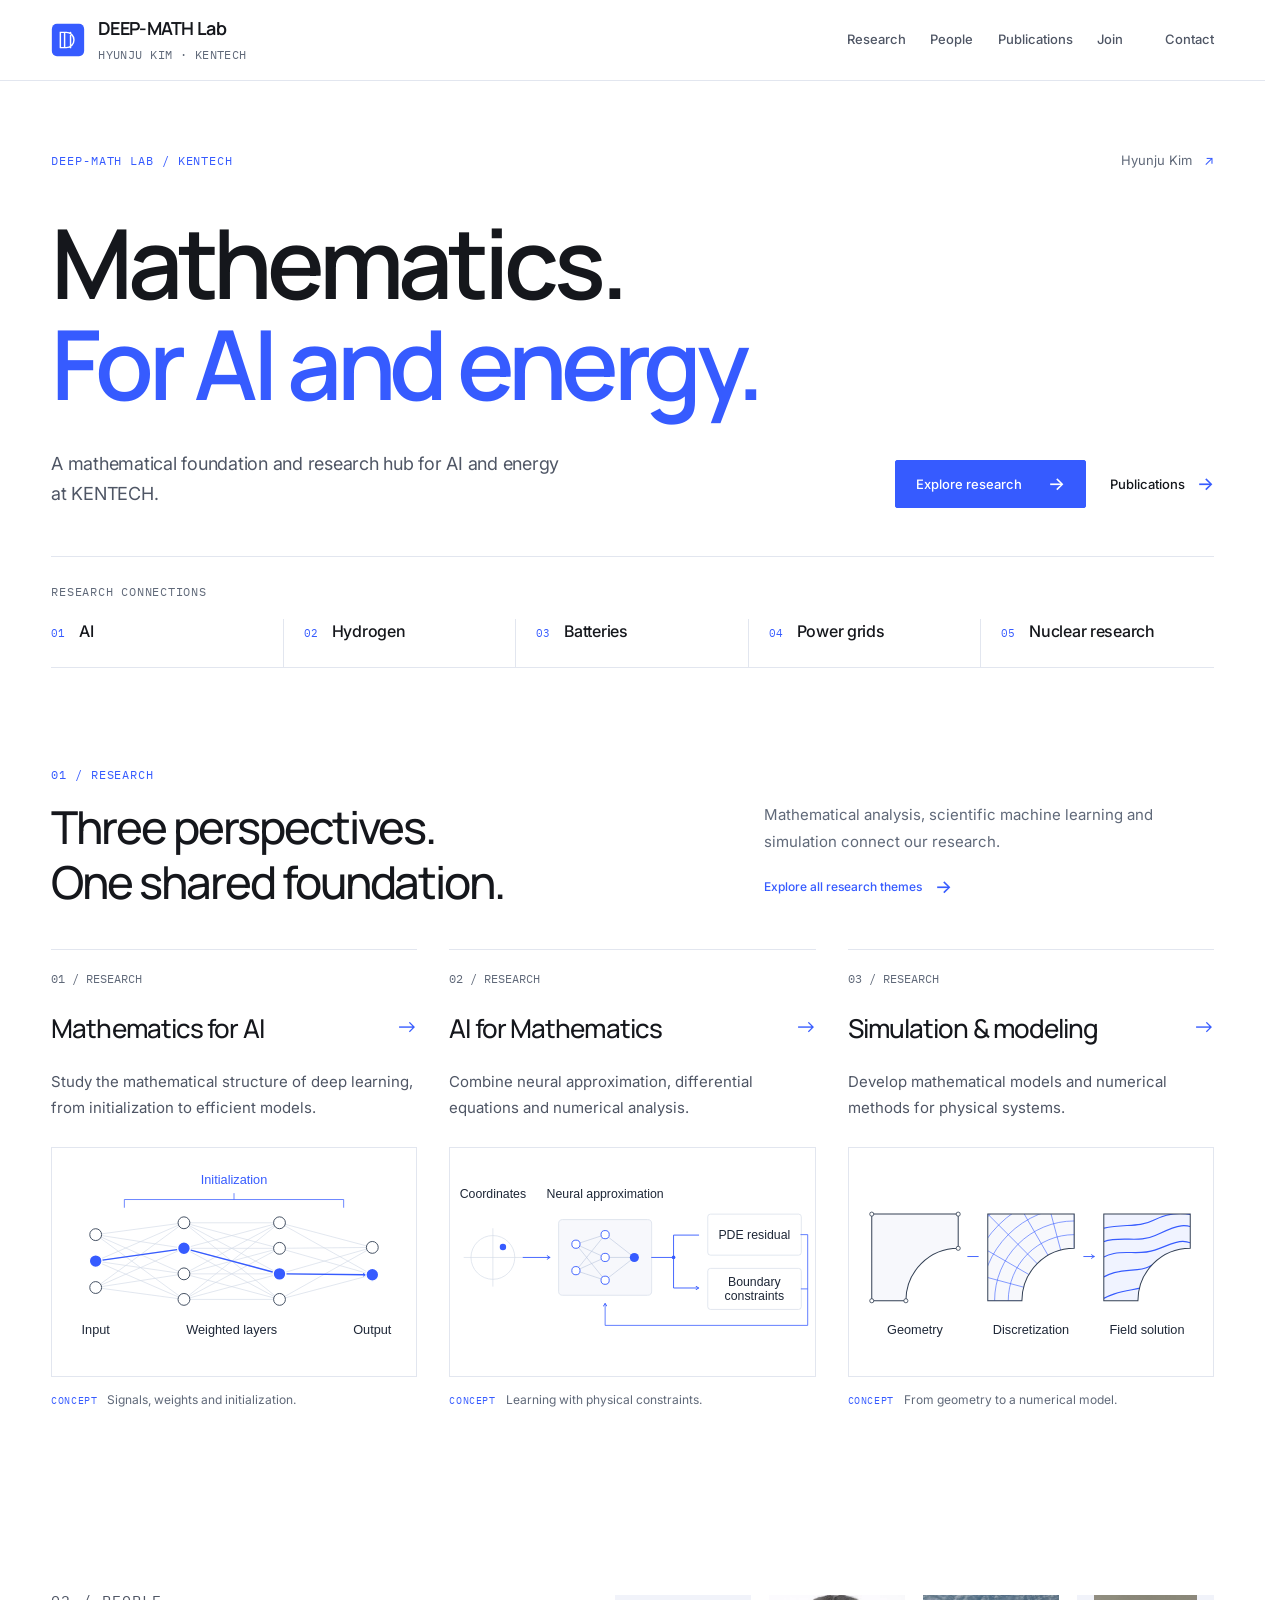
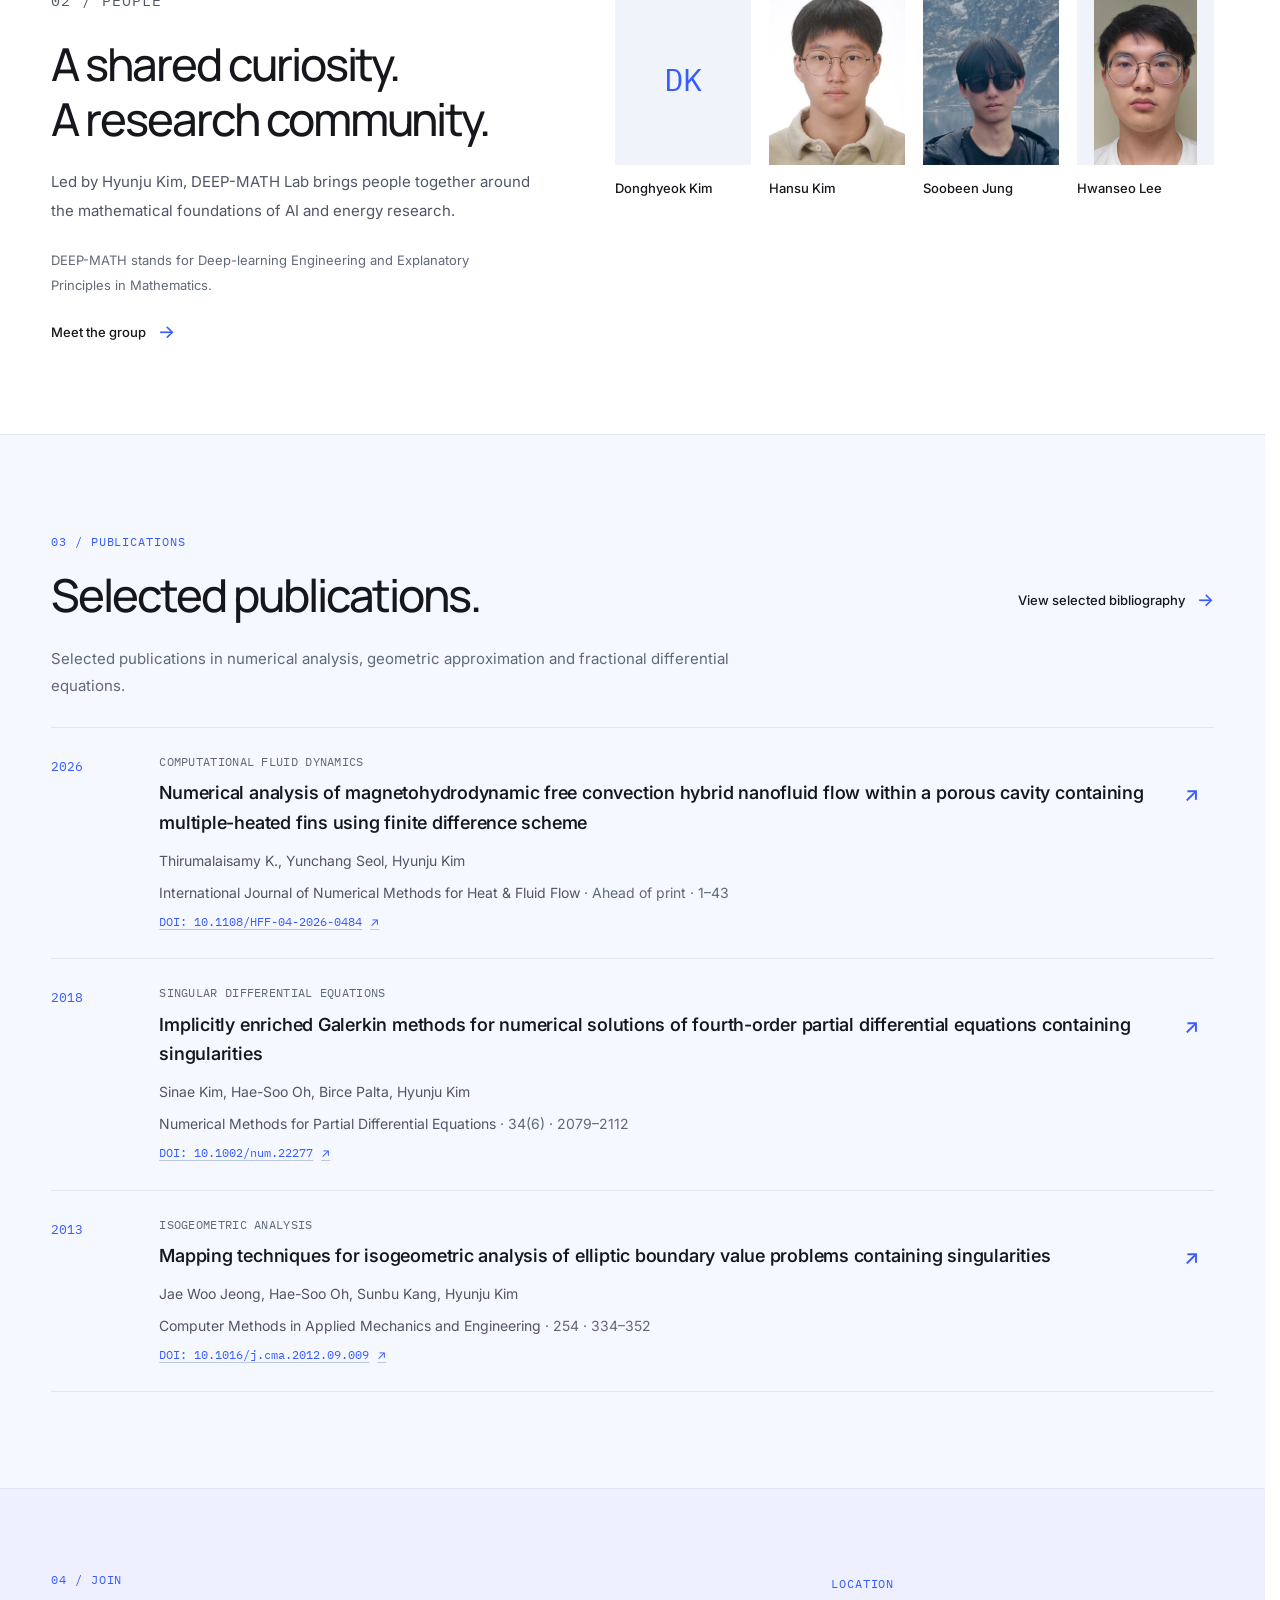
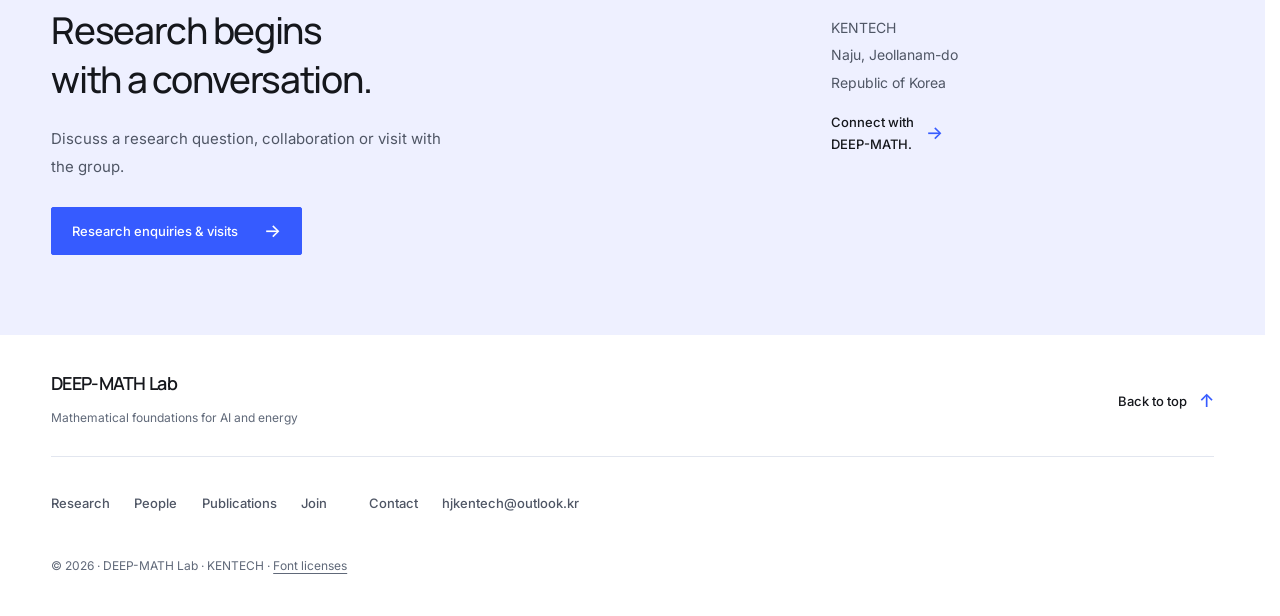
==== commit 29f3c5bc: "Update publications with 2024–2026 papers Add 11 papers from 2024–2026 to site.json and regenerate p" ====
--- a/index.html
+++ b/index.html
@@ -33,11 +33,11 @@
       <div class="research-detail"><p>Develop mathematical models and numerical methods for physical systems.</p></div><figure class="concept-figure"><img src="./research-concept-modeling.svg" width="800" height="500" alt="A conceptual sequence from curved geometry to discretization and a schematic field representation." loading="lazy" decoding="async"><figcaption><span>CONCEPT</span>From geometry to a numerical model.</figcaption></figure></article></div></div></section>
           <section class="section overview-section container" id="people"><div class="lab-overview"><div class="overview-copy"><p class="eyebrow section-number">02 / People</p><h2>A shared curiosity.<br>
 A research community.</h2><p>Led by Hyunju Kim, DEEP-MATH Lab brings people together around the mathematical foundations of AI and energy research.</p><p class="lab-name-note">DEEP-MATH stands for Deep-learning Engineering and Explanatory Principles in Mathematics.</p><a class="text-link" data-link-kind="internal" href="./people.html">Meet the group<span aria-hidden="true">→</span></a></div><ul class="people-preview" aria-label="Group members"><li><a class="people-peek" href="./people.html#member-dk"><div class="peek-portrait">DK</div><span>Donghyeok Kim</span></a></li><li><a class="people-peek" href="./people.html#member-hk"><div class="peek-portrait"><img src="./hansu-kim.webp" alt="Hansu Kim" width="472" height="472" loading="lazy" decoding="async"></div><span>Hansu Kim</span></a></li><li><a class="people-peek" href="./people.html#member-sj"><div class="peek-portrait"><img src="./soobeen-jung.webp" alt="Soobeen Jung" width="600" height="701" loading="lazy" decoding="async"></div><span>Soobeen Jung</span></a></li><li><a class="people-peek people-peek--contain" href="./people.html#member-hl"><div class="peek-portrait"><img src="./hwanseo-lee.webp" alt="Hwanseo Lee" width="600" height="992" loading="lazy" decoding="async"></div><span>Hwanseo Lee</span></a></li></ul></div></section>
-          <section class="section publications-section" id="publications"><div class="container"><div class="section-head"><div><p class="eyebrow section-number">03 / Publications</p><h2>Selected publications.</h2></div><a class="text-link" data-link-kind="internal" href="./publications.html">View selected bibliography<span aria-hidden="true">→</span></a></div><p class="publications-intro">Selected publications in numerical analysis, geometric approximation and fractional differential equations.</p><div id="publication-list"><article class="publication" data-year="2021" data-topic="fractional" data-search="an efficient numerical approach for solving two-point fractional order nonlinear boundary value problems with robin boundary conditions hyunju kim, junseo lee, bongsoo jang advances in difference equations 10.1186/s13662-021-03355-3">
-              <span class="pub-year">2021</span><div class="pub-body"><span class="pub-type">Fractional equations</span>
-              <h3><a href="https://doi.org/10.1186/s13662-021-03355-3" target="_blank" rel="noopener noreferrer">An efficient numerical approach for solving two-point fractional order nonlinear boundary value problems with Robin boundary conditions<span class="pub-arrow" aria-hidden="true">↗</span></a></h3>
-              <p class="pub-authors">Hyunju Kim, Junseo Lee, Bongsoo Jang</p><p class="pub-journal"><span>Advances in Difference Equations</span> · 2021 · Article 193</p>
-              <a class="pub-doi" href="https://doi.org/10.1186/s13662-021-03355-3" target="_blank" rel="noopener noreferrer">DOI: 10.1186/s13662-021-03355-3<span aria-hidden="true">↗</span></a></div></article><article class="publication" data-year="2018" data-topic="singular" data-search="implicitly enriched galerkin methods for numerical solutions of fourth-order partial differential equations containing singularities sinae kim, hae-soo oh, birce palta, hyunju kim numerical methods for partial differential equations 10.1002/num.22277">
+          <section class="section publications-section" id="publications"><div class="container"><div class="section-head"><div><p class="eyebrow section-number">03 / Publications</p><h2>Selected publications.</h2></div><a class="text-link" data-link-kind="internal" href="./publications.html">View selected bibliography<span aria-hidden="true">→</span></a></div><p class="publications-intro">Selected publications in numerical analysis, geometric approximation and fractional differential equations.</p><div id="publication-list"><article class="publication" data-year="2026" data-topic="other" data-search="numerical analysis of magnetohydrodynamic free convection hybrid nanofluid flow within a porous cavity containing multiple-heated fins using finite difference scheme thirumalaisamy k., yunchang seol, hyunju kim international journal of numerical methods for heat &amp; fluid flow 10.1108/hff-04-2026-0484">
+              <span class="pub-year">2026</span><div class="pub-body"><span class="pub-type">Computational fluid dynamics</span>
+              <h3><a href="https://doi.org/10.1108/HFF-04-2026-0484" target="_blank" rel="noopener noreferrer">Numerical analysis of magnetohydrodynamic free convection hybrid nanofluid flow within a porous cavity containing multiple-heated fins using finite difference scheme<span class="pub-arrow" aria-hidden="true">↗</span></a></h3>
+              <p class="pub-authors">Thirumalaisamy K., Yunchang Seol, Hyunju Kim</p><p class="pub-journal"><span>International Journal of Numerical Methods for Heat &amp; Fluid Flow</span> · Ahead of print · 1–43</p>
+              <a class="pub-doi" href="https://doi.org/10.1108/HFF-04-2026-0484" target="_blank" rel="noopener noreferrer">DOI: 10.1108/HFF-04-2026-0484<span aria-hidden="true">↗</span></a></div></article><article class="publication" data-year="2018" data-topic="singular" data-search="implicitly enriched galerkin methods for numerical solutions of fourth-order partial differential equations containing singularities sinae kim, hae-soo oh, birce palta, hyunju kim numerical methods for partial differential equations 10.1002/num.22277">
               <span class="pub-year">2018</span><div class="pub-body"><span class="pub-type">Singular differential equations</span>
               <h3><a href="https://doi.org/10.1002/num.22277" target="_blank" rel="noopener noreferrer">Implicitly enriched Galerkin methods for numerical solutions of fourth-order partial differential equations containing singularities<span class="pub-arrow" aria-hidden="true">↗</span></a></h3>
               <p class="pub-authors">Sinae Kim, Hae-Soo Oh, Birce Palta, Hyunju Kim</p><p class="pub-journal"><span>Numerical Methods for Partial Differential Equations</span> · 34(6) · 2079–2112</p>
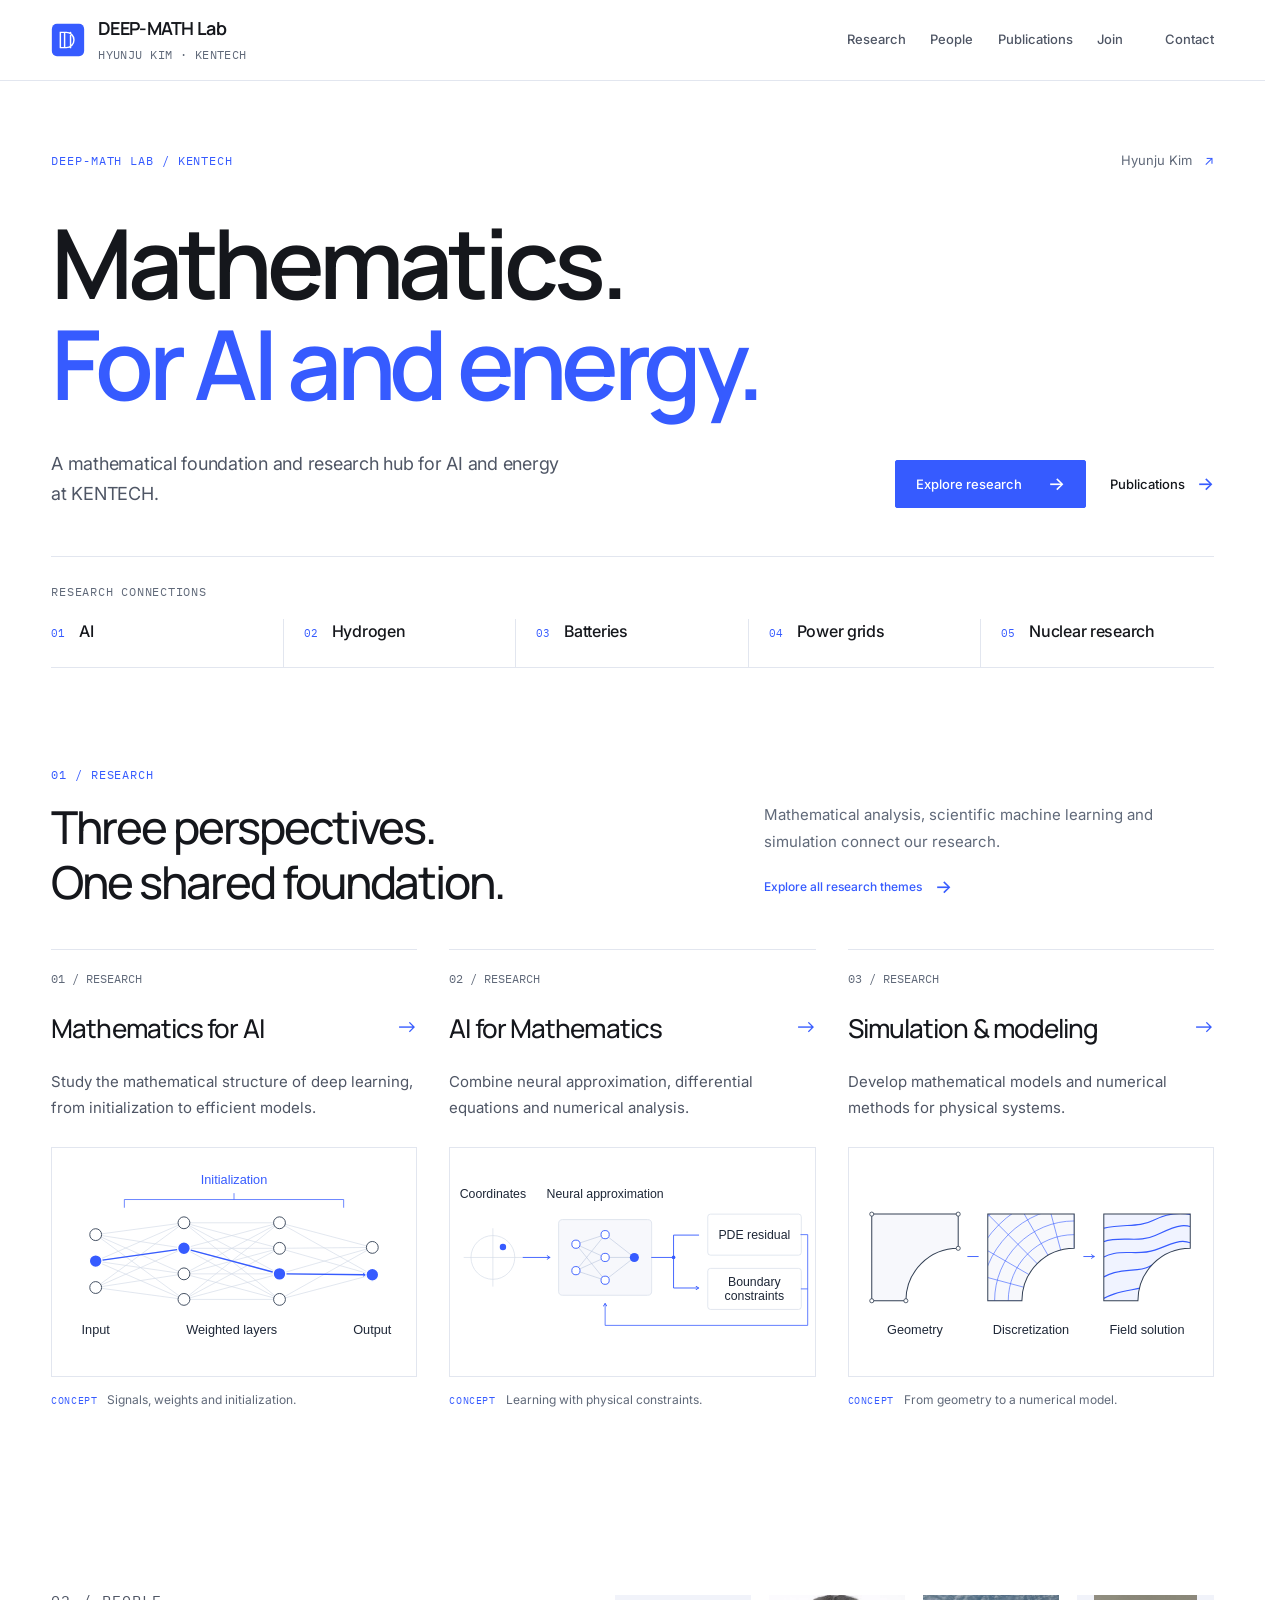
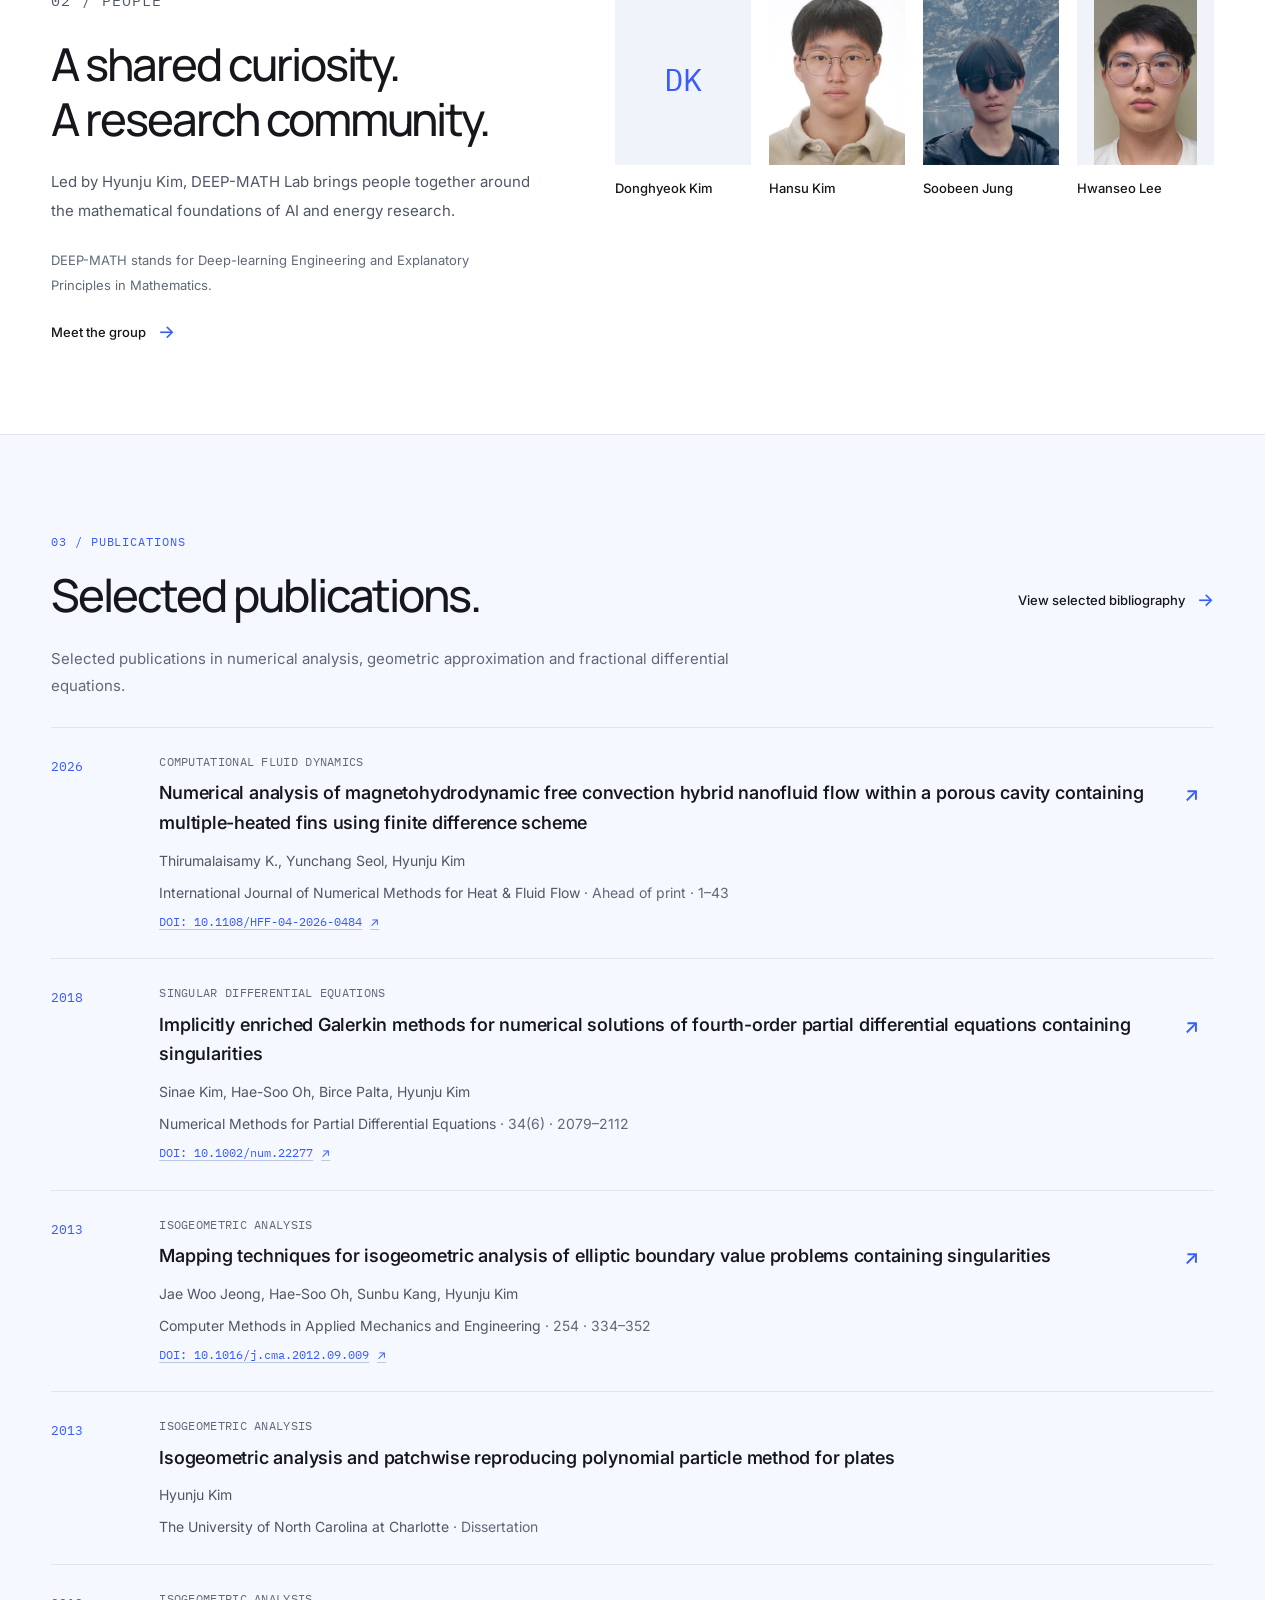
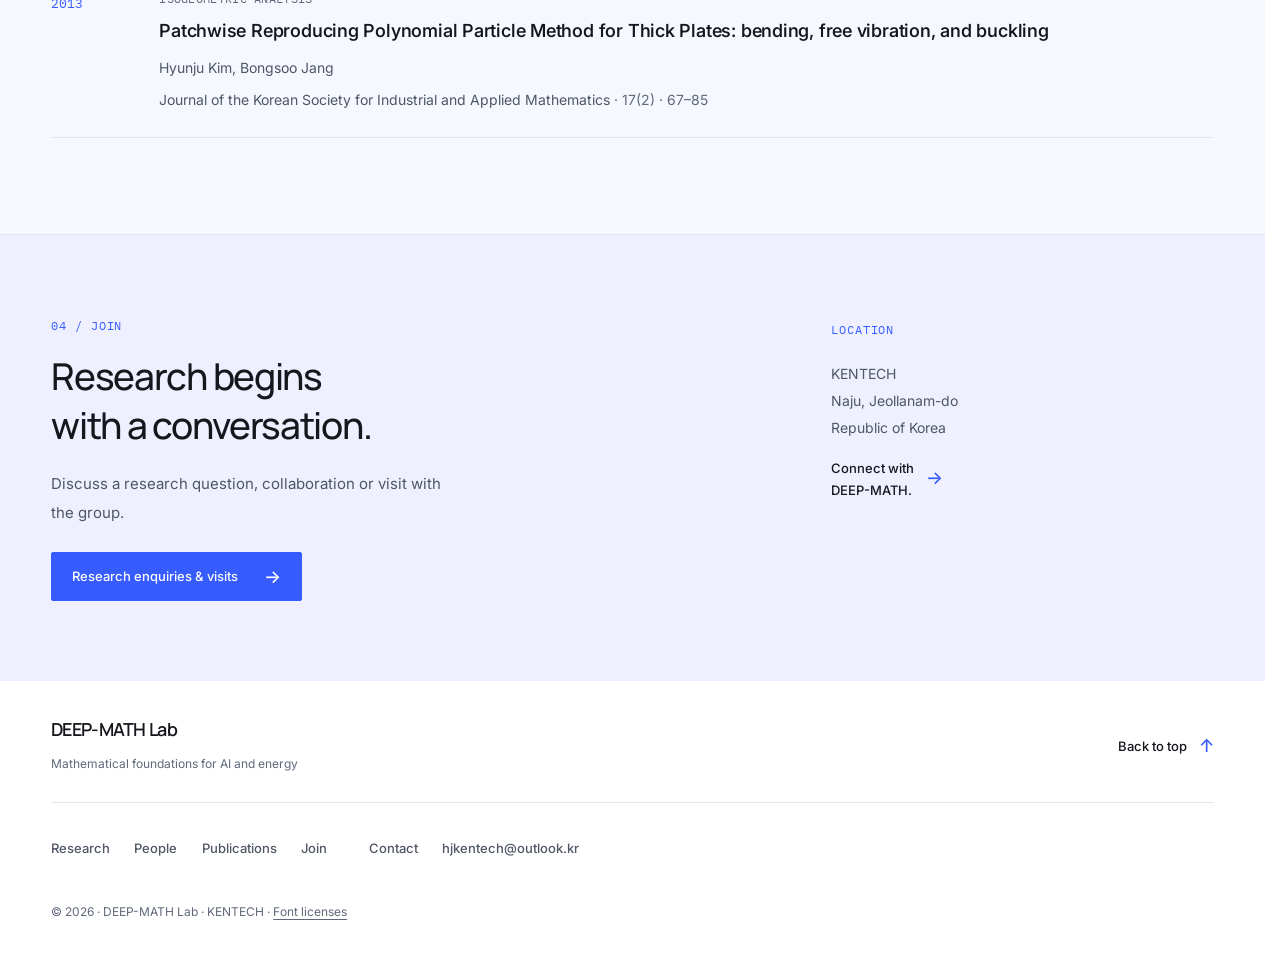
==== commit 0d7ed92a: "Add publications without DOI and allow DOI-less entries build.py: DOI is optional. Entries without a" ====
--- a/index.html
+++ b/index.html
@@ -45,7 +45,15 @@
               <span class="pub-year">2013</span><div class="pub-body"><span class="pub-type">Isogeometric analysis</span>
               <h3><a href="https://doi.org/10.1016/j.cma.2012.09.009" target="_blank" rel="noopener noreferrer">Mapping techniques for isogeometric analysis of elliptic boundary value problems containing singularities<span class="pub-arrow" aria-hidden="true">↗</span></a></h3>
               <p class="pub-authors">Jae Woo Jeong, Hae-Soo Oh, Sunbu Kang, Hyunju Kim</p><p class="pub-journal"><span>Computer Methods in Applied Mechanics and Engineering</span> · 254 · 334–352</p>
-              <a class="pub-doi" href="https://doi.org/10.1016/j.cma.2012.09.009" target="_blank" rel="noopener noreferrer">DOI: 10.1016/j.cma.2012.09.009<span aria-hidden="true">↗</span></a></div></article></div></div></section>
+              <a class="pub-doi" href="https://doi.org/10.1016/j.cma.2012.09.009" target="_blank" rel="noopener noreferrer">DOI: 10.1016/j.cma.2012.09.009<span aria-hidden="true">↗</span></a></div></article><article class="publication" data-year="2013" data-topic="geometry" data-search="isogeometric analysis and patchwise reproducing polynomial particle method for plates hyunju kim the university of north carolina at charlotte ">
+              <span class="pub-year">2013</span><div class="pub-body"><span class="pub-type">Isogeometric analysis</span>
+              <h3>Isogeometric analysis and patchwise reproducing polynomial particle method for plates</h3>
+              <p class="pub-authors">Hyunju Kim</p><p class="pub-journal"><span>The University of North Carolina at Charlotte</span> · Dissertation</p>
+              </div></article><article class="publication" data-year="2013" data-topic="geometry" data-search="patchwise reproducing polynomial particle method for thick plates: bending, free vibration, and buckling hyunju kim, bongsoo jang journal of the korean society for industrial and applied mathematics ">
+              <span class="pub-year">2013</span><div class="pub-body"><span class="pub-type">Isogeometric analysis</span>
+              <h3>Patchwise Reproducing Polynomial Particle Method for Thick Plates: bending, free vibration, and buckling</h3>
+              <p class="pub-authors">Hyunju Kim, Bongsoo Jang</p><p class="pub-journal"><span>Journal of the Korean Society for Industrial and Applied Mathematics</span> · 17(2) · 67–85</p>
+              </div></article></div></div></section>
           <section class="contact-section" id="contact"><div class="container contact-layout"><div class="contact-copy"><p class="eyebrow section-number">04 / Join</p><h2>Research begins<br>
 with a conversation.</h2><p>Discuss a research question, collaboration or visit with the group.</p><a class="button-primary" data-link-kind="internal" href="./join.html">Research enquiries &amp; visits<span aria-hidden="true">→</span></a></div><div class="contact-location"><p class="eyebrow">LOCATION</p><p>KENTECH<br>
 Naju, Jeollanam-do<br>
